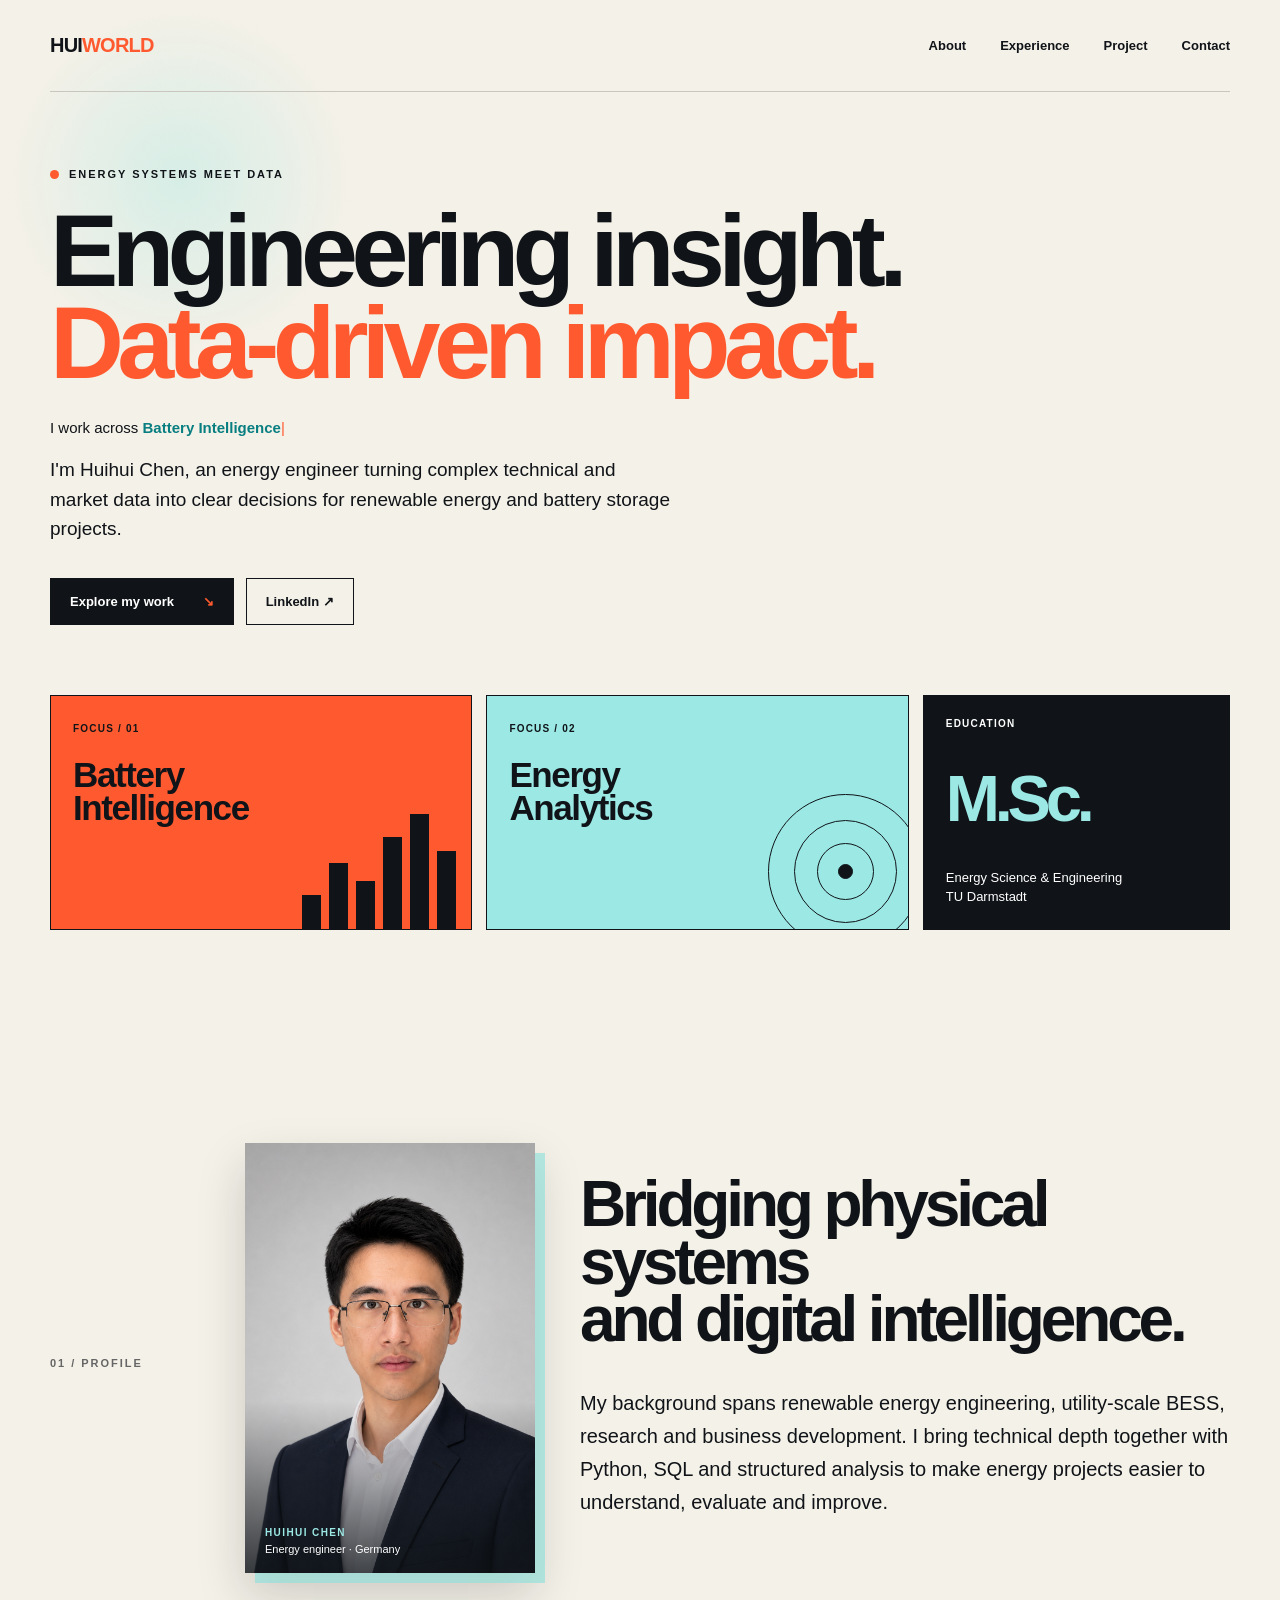
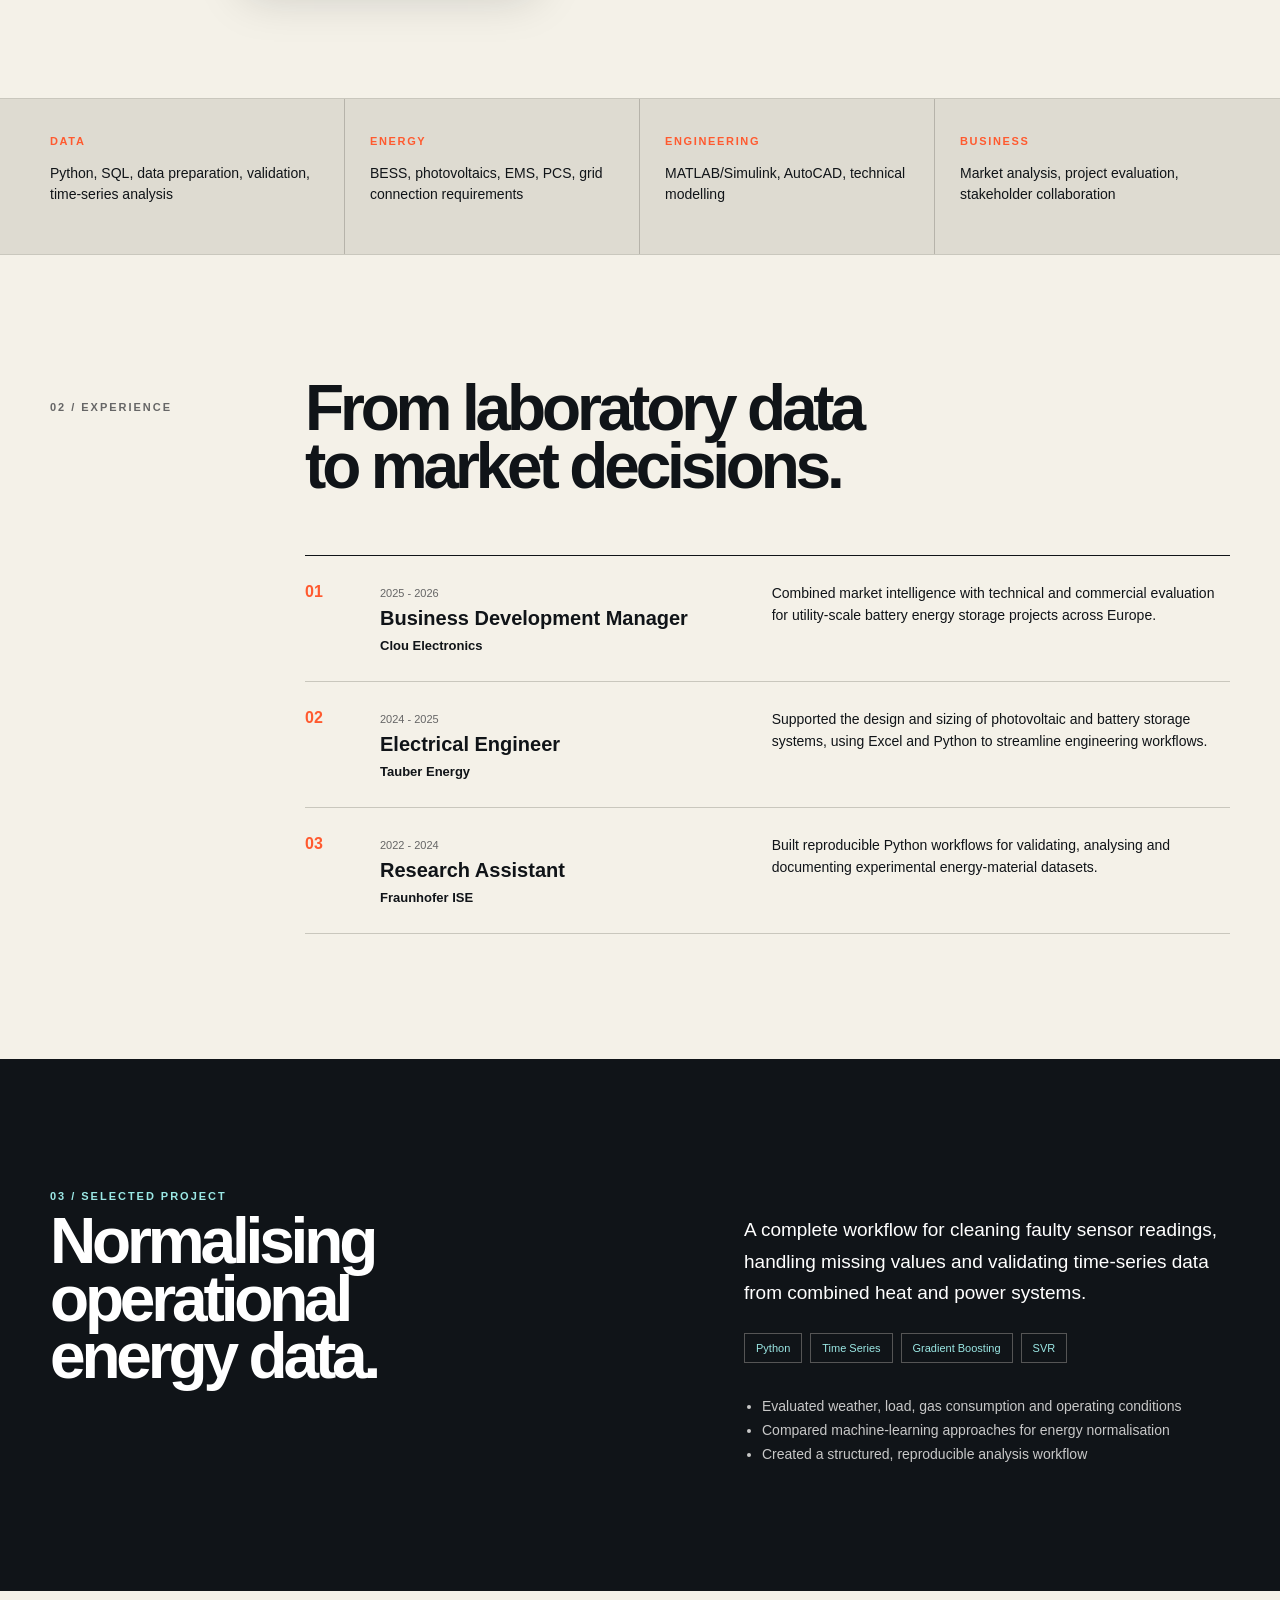
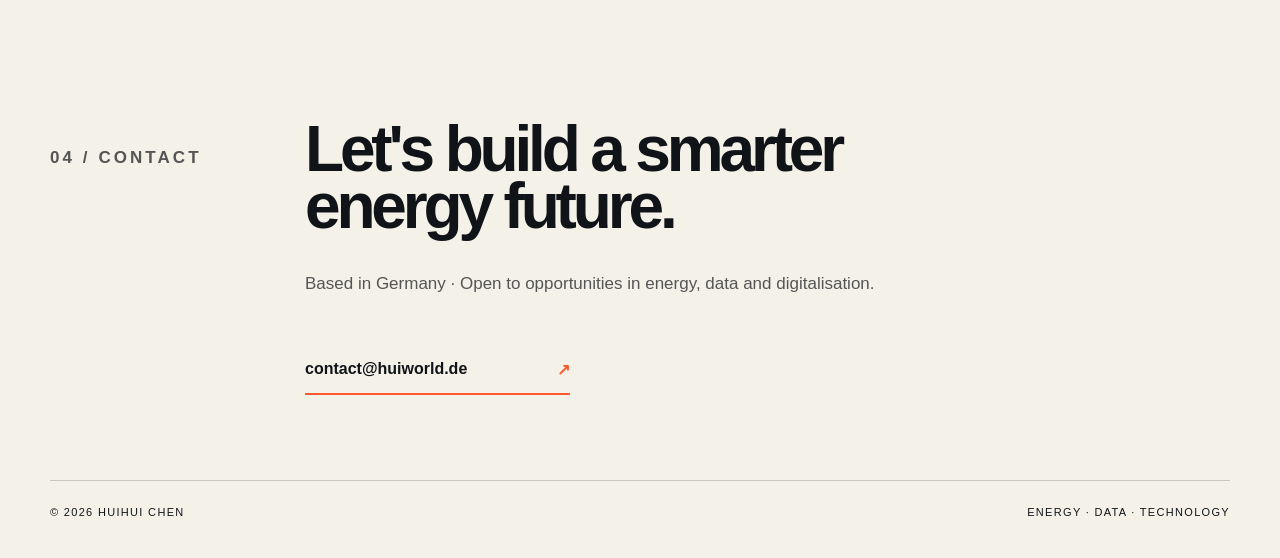
==== index.html @ 841a457e "Simplify portrait with layered static frame" ====
<!doctype html>
<html lang="en">
<head>
  <meta charset="utf-8">
  <meta name="viewport" content="width=device-width,initial-scale=1">
  <meta name="description" content="Huihui Chen - Energy engineer working across battery storage, data analytics and digitalisation.">
  <title>HuiWorld | Huihui Chen</title>
  <link rel="stylesheet" href="styles.css">
  <link rel="stylesheet" href="portrait.css?v=9">
  <script src="script.js" defer></script>
</head>
<body>
  <div class="cursor-glow" aria-hidden="true"></div>
  <nav class="nav shell"><a class="brand" href="#top">HUI<span>WORLD</span></a><div class="navlinks"><a href="#about">About</a><a href="#experience">Experience</a><a href="#project">Project</a><a href="mailto:contact@huiworld.de">Contact</a></div></nav>
  <main>
    <section class="hero shell" id="top">
      <div class="eyebrow"><i></i> Energy systems meet data</div>
      <h1>Engineering insight.<br><em>Data-driven impact.</em></h1>
      <p class="role-line">I work across <strong id="dynamic-role">Battery Intelligence</strong><span class="caret">|</span></p>
      <p class="lede">I'm Huihui Chen, an energy engineer turning complex technical and market data into clear decisions for renewable energy and battery storage projects.</p>
      <div class="actions"><a class="button primary" href="#experience">Explore my work <span>↘</span></a><a class="button secondary" href="https://linkedin.com/in/willi-chen" target="_blank" rel="noreferrer">LinkedIn ↗</a></div>
      <div class="hero-grid">
        <article class="signal-card tilt"><small>FOCUS / 01</small><strong>Battery<br>Intelligence</strong><div class="bars"><b></b><b></b><b></b><b></b><b></b><b></b></div></article>
        <article class="signal-card cyan tilt"><small>FOCUS / 02</small><strong>Energy<br>Analytics</strong><div class="orbit"><i></i><i></i><i></i></div></article>
        <article class="metric-card tilt"><small>EDUCATION</small><strong>M.Sc.</strong><span>Energy Science &amp; Engineering<br>TU Darmstadt</span></article>
      </div>
    </section>
    <section class="section shell reveal" id="about"><p class="section-no">01 / PROFILE</p><figure class="portrait-card"><img src="assets/huihui-chen.png" alt="Portrait of Huihui Chen"><figcaption><small>HUIHUI CHEN</small><span>Energy engineer · Germany</span></figcaption></figure><div><h2>Bridging physical systems<br>and digital intelligence.</h2><p class="large">My background spans renewable energy engineering, utility-scale BESS, research and business development. I bring technical depth together with Python, SQL and structured analysis to make energy projects easier to understand, evaluate and improve.</p></div></section>
    <section class="skill-band"><div class="shell skill-grid">
      <article class="reveal"><span>Data</span><p>Python, SQL, data preparation, validation, time-series analysis</p></article>
      <article class="reveal"><span>Energy</span><p>BESS, photovoltaics, EMS, PCS, grid connection requirements</p></article>
      <article class="reveal"><span>Engineering</span><p>MATLAB/Simulink, AutoCAD, technical modelling</p></article>
      <article class="reveal"><span>Business</span><p>Market analysis, project evaluation, stakeholder collaboration</p></article>
    </div></section>
    <section class="section shell reveal" id="experience"><p class="section-no">02 / EXPERIENCE</p><div><h2>From laboratory data<br>to market decisions.</h2><div class="timeline">
      <article><span class="index">01</span><div><small>2025 - 2026</small><h3>Business Development Manager</h3><b>Clou Electronics</b></div><p>Combined market intelligence with technical and commercial evaluation for utility-scale battery energy storage projects across Europe.</p></article>
      <article><span class="index">02</span><div><small>2024 - 2025</small><h3>Electrical Engineer</h3><b>Tauber Energy</b></div><p>Supported the design and sizing of photovoltaic and battery storage systems, using Excel and Python to streamline engineering workflows.</p></article>
      <article><span class="index">03</span><div><small>2022 - 2024</small><h3>Research Assistant</h3><b>Fraunhofer ISE</b></div><p>Built reproducible Python workflows for validating, analysing and documenting experimental energy-material datasets.</p></article>
    </div></div></section>
    <section class="project" id="project"><div class="shell project-inner reveal"><div><p class="section-no light">03 / SELECTED PROJECT</p><h2>Normalising operational<br>energy data.</h2></div><div class="project-copy"><p>A complete workflow for cleaning faulty sensor readings, handling missing values and validating time-series data from combined heat and power systems.</p><div class="tags"><span>Python</span><span>Time Series</span><span>Gradient Boosting</span><span>SVR</span></div><ul><li>Evaluated weather, load, gas consumption and operating conditions</li><li>Compared machine-learning approaches for energy normalisation</li><li>Created a structured, reproducible analysis workflow</li></ul></div></div></section>
    <section class="contact shell reveal"><p class="section-no">04 / CONTACT</p><div><h2>Let's build a smarter<br>energy future.</h2><p>Based in Germany · Open to opportunities in energy, data and digitalisation.</p><a class="mail" href="mailto:contact@huiworld.de">contact@huiworld.de <span>↗</span></a></div></section>
  </main>
  <footer class="shell"><span>© 2026 Huihui Chen</span><span>Energy · Data · Technology</span></footer>
</body>
</html>
---- styles.css ----
:root{--ink:#101418;--paper:#f4f1e8;--orange:#ff5a2f;--cyan:#9be8e5;--line:#c9c7bd}*{box-sizing:border-box}html{scroll-behavior:smooth}body{margin:0;background:var(--paper);color:var(--ink);font-family:Arial,Helvetica,sans-serif;overflow-x:hidden}a{color:inherit;text-decoration:none}.shell{width:min(1180px,calc(100% - 48px));margin:auto}.cursor-glow{position:fixed;z-index:-1;width:360px;height:360px;border-radius:50%;background:radial-gradient(circle,#9be8e555,transparent 68%);pointer-events:none;transition:transform .08s linear}.nav{height:92px;display:flex;align-items:center;justify-content:space-between;border-bottom:1px solid var(--line)}.brand{font-size:20px;font-weight:900;letter-spacing:-.04em}.brand span{color:var(--orange)}.navlinks{display:flex;gap:34px;font-size:13px;font-weight:700}.navlinks a{position:relative}.navlinks a:after{content:"";position:absolute;left:0;right:100%;bottom:-5px;height:2px;background:var(--orange);transition:right .25s}.navlinks a:hover:after{right:0}.hero{padding:76px 0 88px}.eyebrow,.section-no{font-size:11px;font-weight:800;letter-spacing:.18em;text-transform:uppercase}.eyebrow{display:flex;align-items:center;gap:10px}.eyebrow i{width:9px;height:9px;background:var(--orange);border-radius:50%;animation:pulse 1.6s infinite}.hero h1,.section h2,.project h2,.contact h2{margin:25px 0;font-size:clamp(52px,8vw,108px);line-height:.9;letter-spacing:-.065em;font-weight:800}.hero h1 em{color:var(--orange);font-style:normal}.role-line{font-size:15px;margin-top:30px}.role-line strong{display:inline-block;color:#087e80;transition:opacity .28s,transform .28s}.role-line strong.swap{opacity:0;transform:translateY(8px)}.caret{color:var(--orange);animation:blink .8s steps(1) infinite}.lede{max-width:620px;font-size:19px;line-height:1.55}.actions{display:flex;gap:12px;margin:34px 0 70px}.button{padding:15px 19px;border:1px solid var(--ink);font-size:13px;font-weight:800;transition:transform .2s,box-shadow .2s}.button:hover{transform:translateY(-3px);box-shadow:5px 5px 0 var(--orange)}.button.primary{background:var(--ink);color:white}.button span{color:var(--orange);margin-left:25px}.hero-grid{display:grid;grid-template-columns:1.1fr 1.1fr .8fr;gap:14px}.signal-card,.metric-card{min-height:235px;padding:22px;border:1px solid var(--ink);position:relative;overflow:hidden;transition:transform .18s ease}.signal-card{background:var(--orange)}.signal-card.cyan{background:var(--cyan)}.signal-card small,.metric-card small{font-size:10px;font-weight:800;letter-spacing:.12em}.signal-card strong{display:block;margin-top:22px;font-size:35px;line-height:.95;letter-spacing:-.04em}.bars{position:absolute;bottom:0;right:15px;display:flex;align-items:end;gap:8px}.bars b{width:19px;background:var(--ink);animation:bars 2.4s ease-in-out infinite alternate}.bars b:nth-child(1){height:34px}.bars b:nth-child(2){height:66px;animation-delay:.2s}.bars b:nth-child(3){height:48px;animation-delay:.4s}.bars b:nth-child(4){height:92px;animation-delay:.1s}.bars b:nth-child(5){height:115px;animation-delay:.3s}.bars b:nth-child(6){height:78px;animation-delay:.5s}.orbit{position:absolute;width:155px;height:155px;border:1px solid var(--ink);border-radius:50%;right:-15px;bottom:-20px;animation:spin 10s linear infinite}.orbit i{position:absolute;border:1px solid var(--ink);border-radius:50%;inset:25px}.orbit i:nth-child(2){inset:48px}.orbit i:nth-child(3){inset:69px;background:var(--ink)}.metric-card{background:var(--ink);color:white;display:flex;flex-direction:column;justify-content:space-between}.metric-card strong{font-size:65px;color:var(--cyan);letter-spacing:-.08em}.metric-card span{font-size:13px;line-height:1.5}.section{padding:125px 0;display:grid;grid-template-columns:200px 1fr;gap:55px}.section-no{padding-top:10px;color:#666}.section h2,.project h2,.contact h2{font-size:clamp(42px,5vw,70px);margin:0 0 38px}.large{max-width:730px;font-size:20px;line-height:1.65}.skill-band{background:#dedbd1;border-block:1px solid var(--line)}.skill-grid{display:grid;grid-template-columns:repeat(4,1fr)}.skill-grid article{padding:32px 25px 34px 0;border-right:1px solid #b6b3aa}.skill-grid article:not(:first-child){padding-left:25px}.skill-grid article:last-child{border:0}.skill-grid span{font-size:11px;color:var(--orange);font-weight:900;text-transform:uppercase;letter-spacing:.15em}.skill-grid p{line-height:1.55;font-size:14px}.timeline{margin-top:60px;border-top:1px solid var(--ink)}.timeline article{display:grid;grid-template-columns:50px 1fr 1.25fr;gap:25px;padding:27px 0;border-bottom:1px solid var(--line);transition:padding-left .25s,background .25s}.timeline article:hover{padding-left:14px;background:#ffffff55}.index{color:var(--orange);font-weight:900}.timeline small{font-size:11px;color:#666}.timeline h3{font-size:20px;margin:6px 0}.timeline b{font-size:13px}.timeline p{margin:0;line-height:1.55;font-size:14px}.project{background:var(--ink);color:white;padding:110px 0}.project-inner{display:grid;grid-template-columns:1.1fr .9fr;gap:100px}.section-no.light{color:var(--cyan)}.project-copy>p{font-size:19px;line-height:1.65;margin:45px 0 25px}.tags{display:flex;flex-wrap:wrap;gap:8px}.tags span{border:1px solid #555;padding:8px 11px;font-size:11px;color:var(--cyan);transition:.2s}.tags span:hover{background:var(--cyan);color:var(--ink);border-color:var(--cyan)}.project ul{padding-left:18px;margin-top:32px;color:#c8c8c8;line-height:1.7;font-size:14px}.contact{padding:130px 0 85px;display:grid;grid-template-columns:200px 1fr;gap:55px}.contact p{font-size:17px;color:#555}.mail{display:inline-flex;justify-content:space-between;gap:90px;margin-top:35px;padding:14px 0;border-bottom:2px solid var(--orange);font-weight:800}.mail span{color:var(--orange)}footer{padding:25px 0 40px;border-top:1px solid var(--line);display:flex;justify-content:space-between;font-size:11px;text-transform:uppercase;letter-spacing:.12em}.reveal{opacity:0;transform:translateY(36px);transition:opacity .7s,transform .7s}.reveal.visible{opacity:1;transform:none}@keyframes pulse{50%{box-shadow:0 0 0 8px #ff5a2f22}}@keyframes blink{50%{opacity:0}}@keyframes spin{to{transform:rotate(360deg)}}@keyframes bars{to{transform:scaleY(.55);transform-origin:bottom}}@media(max-width:760px){.shell{width:min(100% - 30px,1180px)}.nav{height:72px}.navlinks{gap:15px}.navlinks a:nth-child(2),.navlinks a:nth-child(3){display:none}.hero{padding-top:55px}.hero-grid{grid-template-columns:1fr}.metric-card{min-height:200px}.section,.contact{grid-template-columns:1fr;gap:25px;padding:85px 0}.skill-grid{grid-template-columns:1fr 1fr}.skill-grid article{border-bottom:1px solid #b6b3aa}.timeline article{grid-template-columns:35px 1fr}.timeline article>p{grid-column:2}.project-inner{grid-template-columns:1fr;gap:20px}.project{padding:85px 0}.actions{flex-direction:column;align-items:flex-start}.contact .mail{gap:25px}footer{gap:20px}.cursor-glow{display:none}}@media(prefers-reduced-motion:reduce){html{scroll-behavior:auto}*,*:before,*:after{animation:none!important;transition:none!important}.reveal{opacity:1;transform:none}}
---- portrait.css ----
.portrait-card {
  min-height: 430px;
  margin: 0;
  position: relative;
  overflow: hidden;
  background: #dbe8e6;
  box-shadow:
    10px 10px 0 rgba(143, 224, 220, .62),
    0 22px 45px rgba(16, 20, 24, .18),
    inset 0 0 0 1px rgba(255, 255, 255, .72);
}

.portrait-card img {
  width: 100%;
  height: 100%;
  position: absolute;
  inset: 0;
  object-fit: cover;
  object-position: 50% 25%;
  filter: saturate(.92) contrast(1.02);
}

.portrait-card::after {
  content: "";
  position: absolute;
  inset: 60% 0 0;
  background: linear-gradient(transparent, rgba(16, 20, 24, .78));
}

.portrait-card figcaption {
  position: absolute;
  z-index: 1;
  left: 20px;
  right: 20px;
  bottom: 18px;
  color: white;
  display: flex;
  flex-direction: column;
  gap: 5px;
}

.portrait-card small {
  color: var(--cyan);
  font-size: 10px;
  font-weight: 900;
  letter-spacing: .14em;
}

.portrait-card span {
  font-size: 11px;
}

#about.section {
  grid-template-columns: 150px 290px minmax(0, 1fr);
  gap: 45px;
  align-items: center;
}

#about .large {
  max-width: 650px;
}

@media (max-width: 920px) {
  #about.section {
    grid-template-columns: 130px 240px minmax(0, 1fr);
    gap: 28px;
  }

  .portrait-card {
    min-height: 370px;
  }
}

@media (max-width: 760px) {
  #about.section {
    grid-template-columns: 1fr;
    gap: 28px;
  }

  .portrait-card {
    min-height: 500px;
  }

  .portrait-card img {
    object-position: 50% 22%;
  }
}
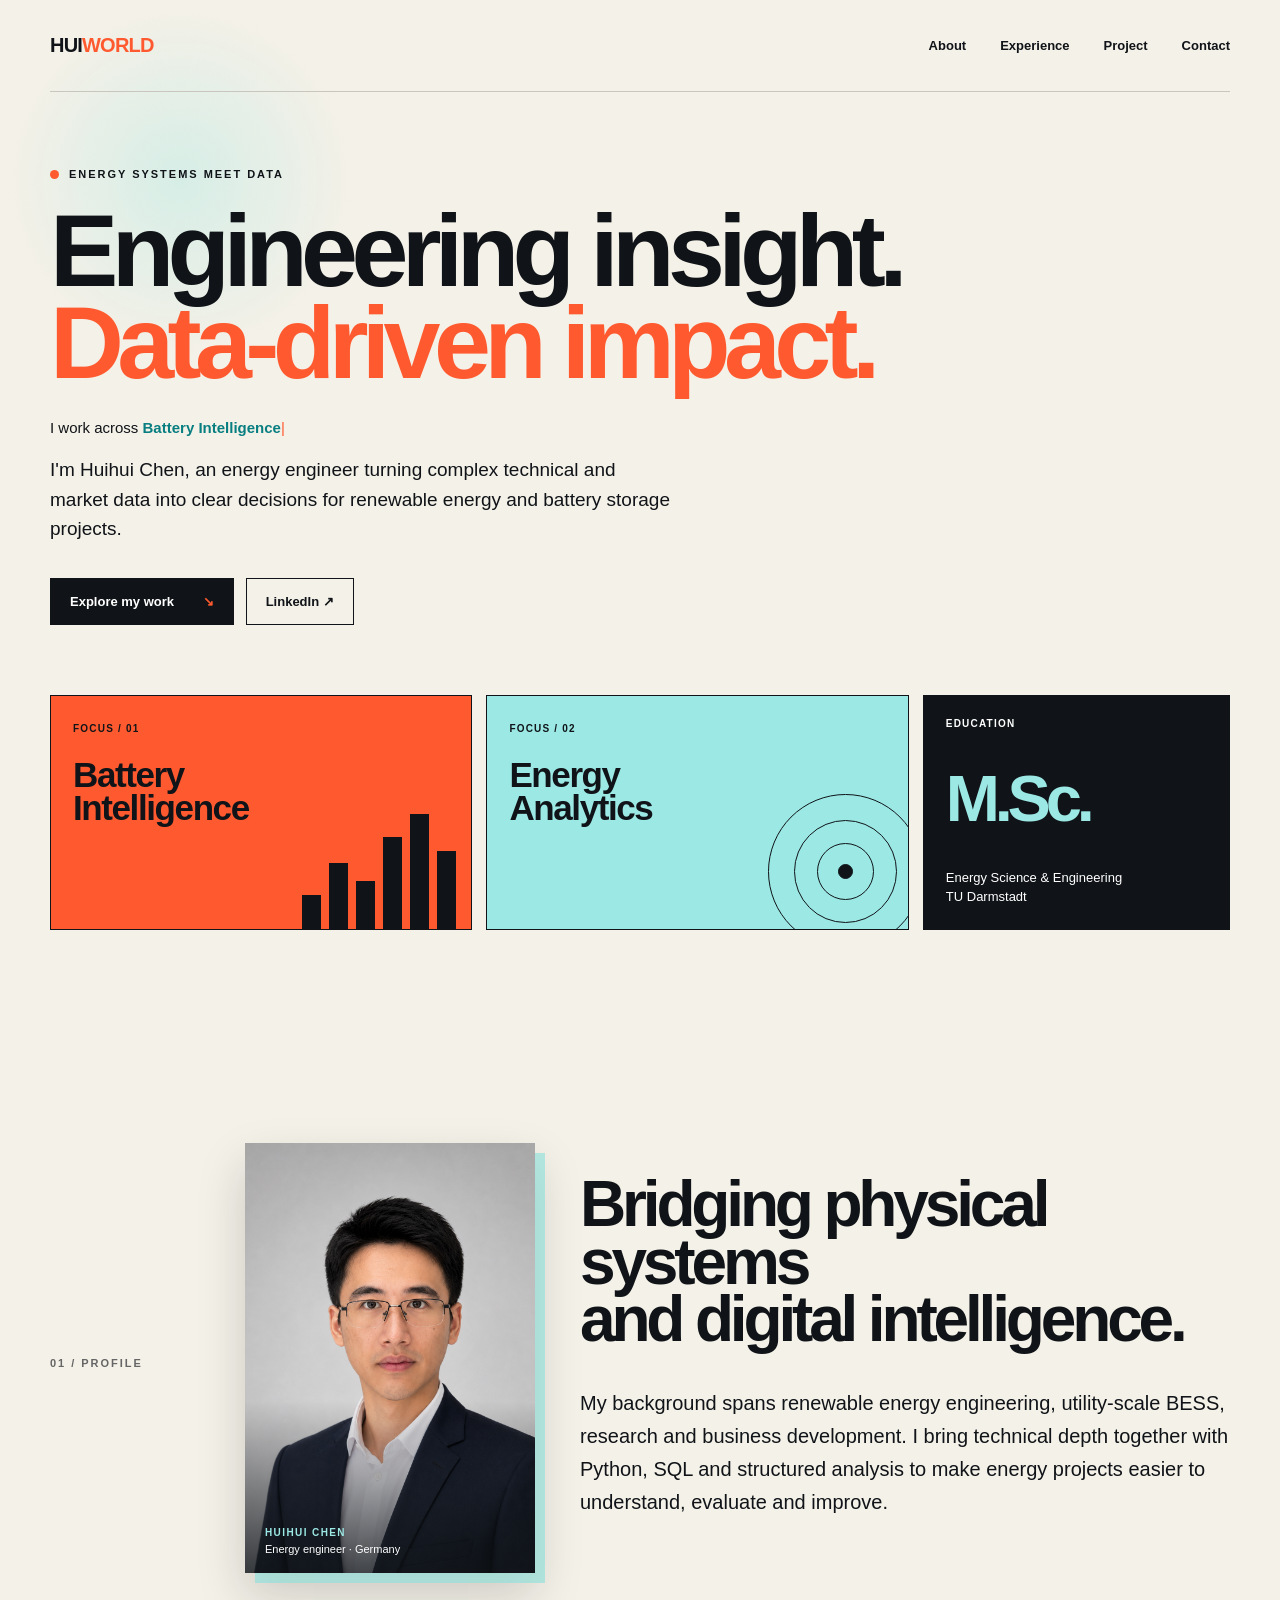
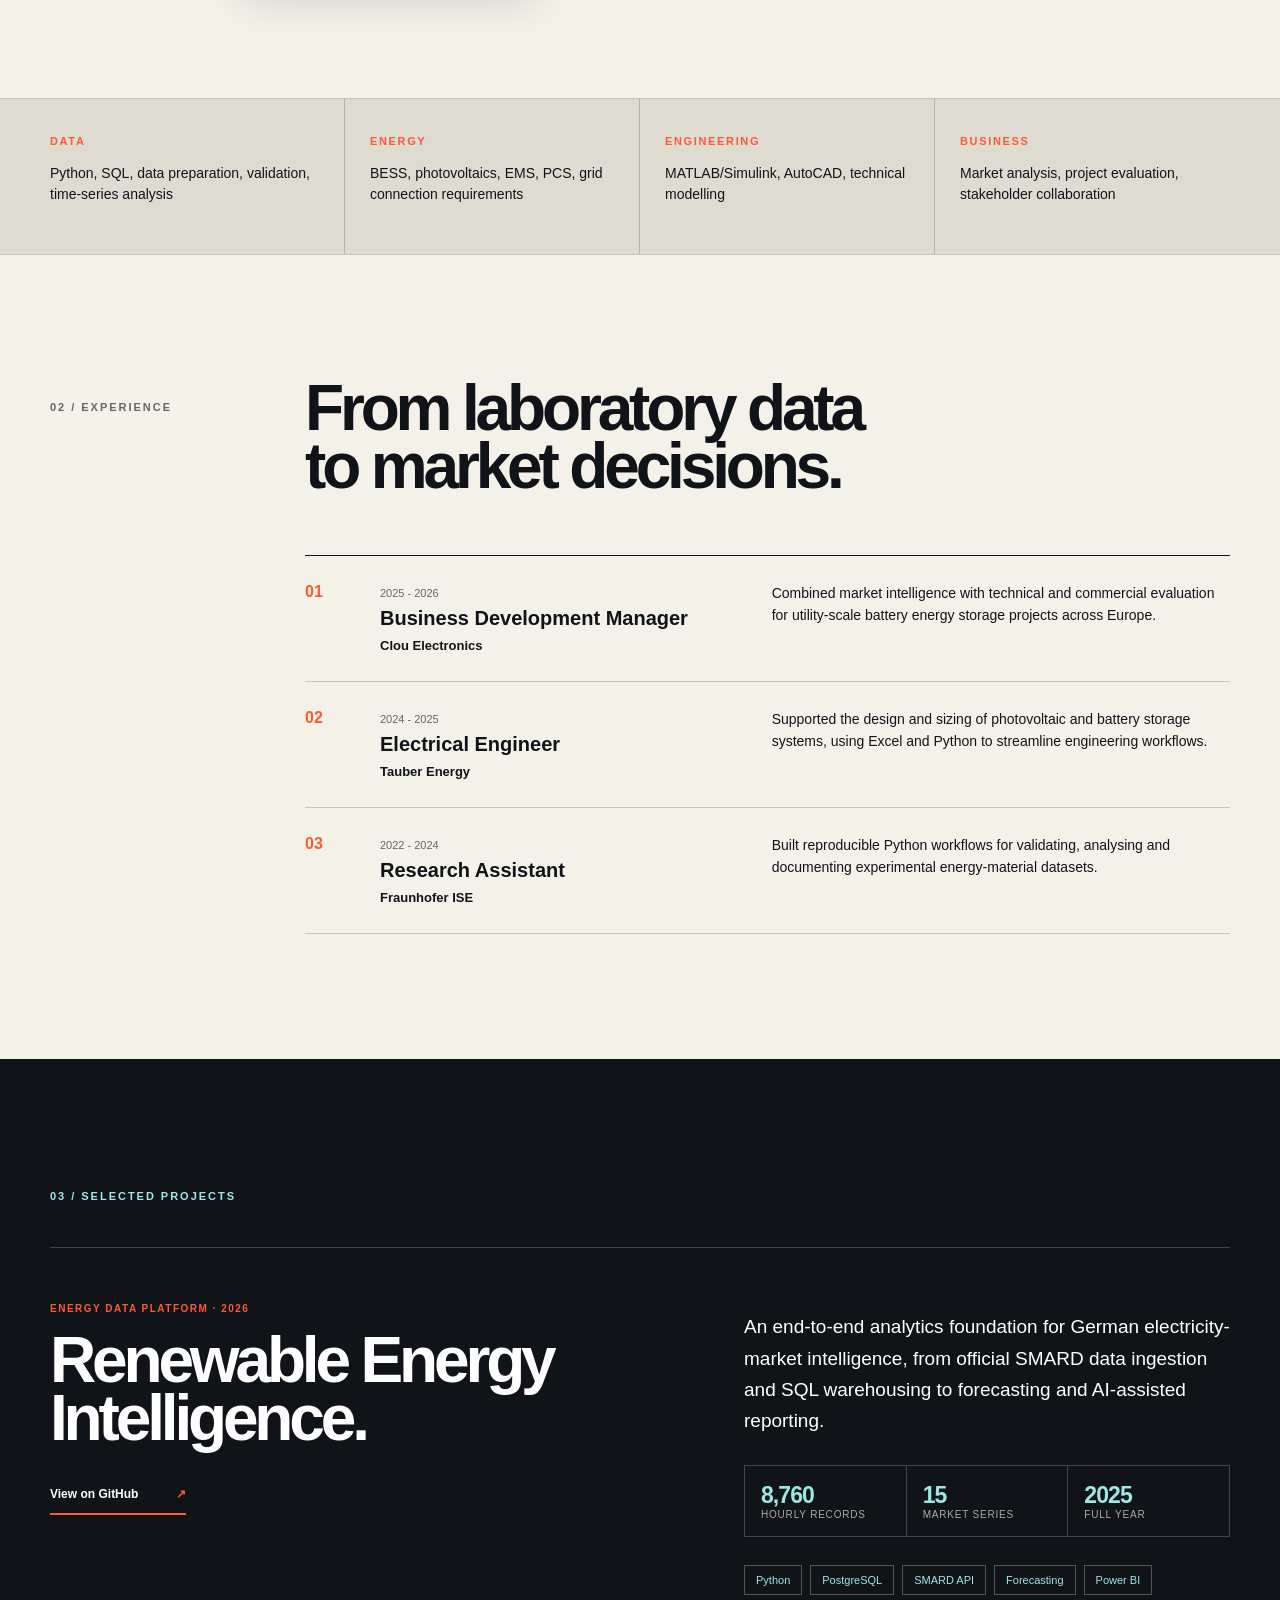
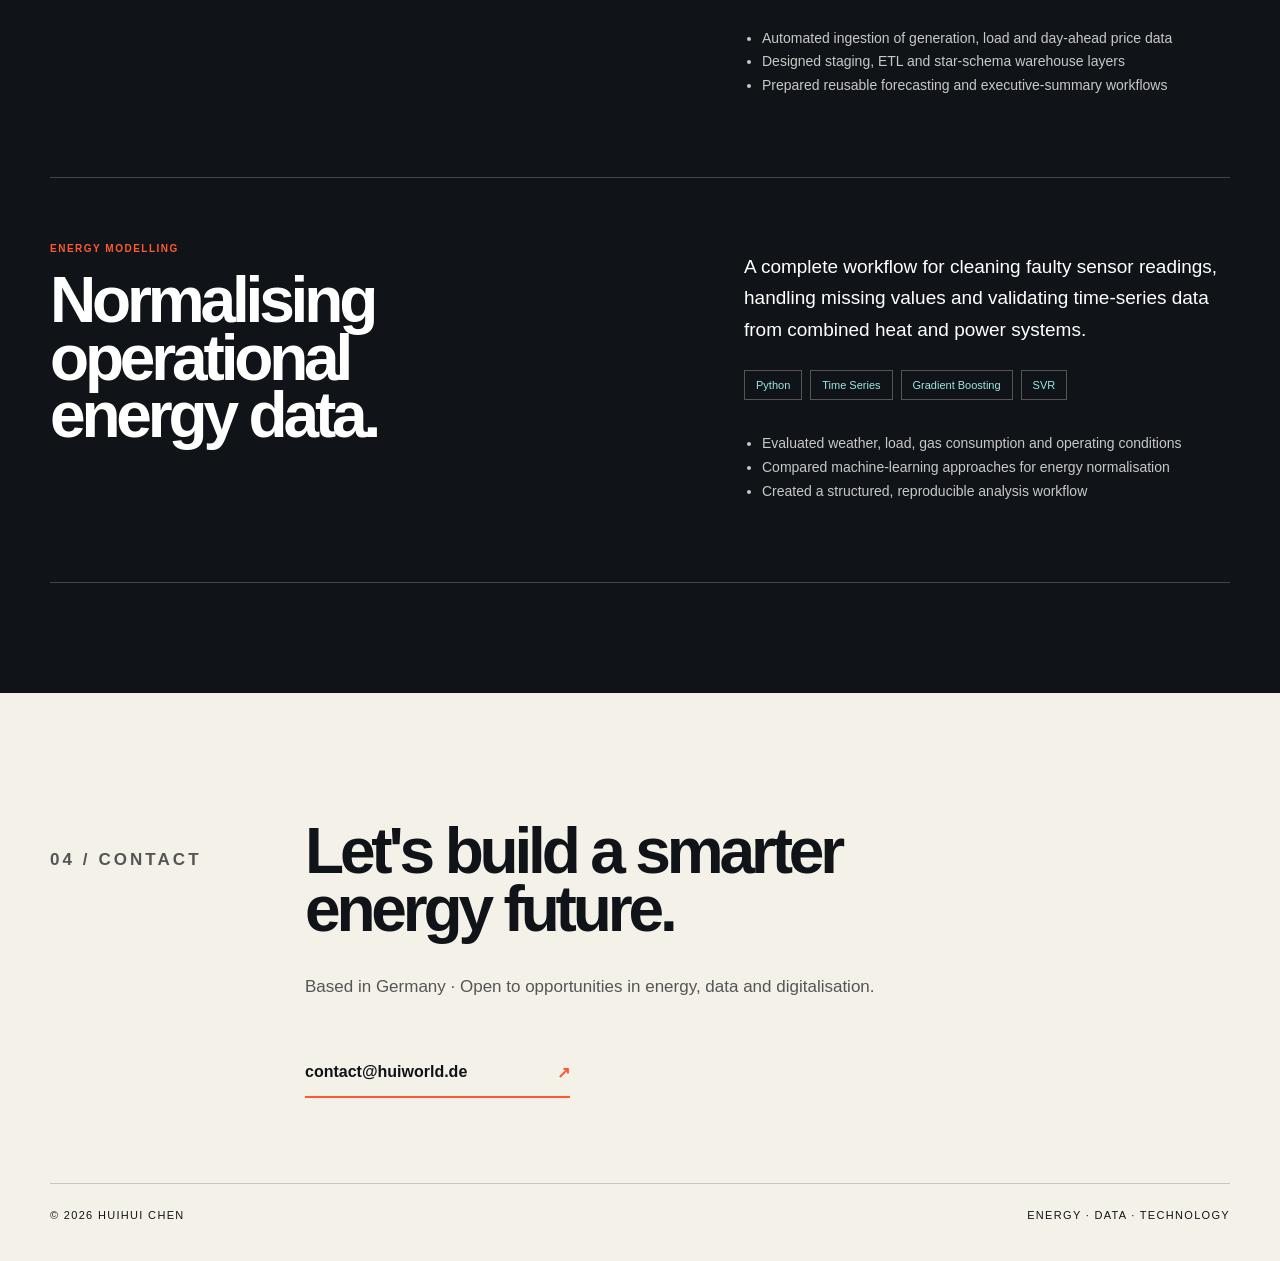
==== commit f86852b5: "Feature renewable energy intelligence project" ====
--- a/index.html
+++ b/index.html
@@ -37,7 +37,10 @@
       <article><span class="index">02</span><div><small>2024 - 2025</small><h3>Electrical Engineer</h3><b>Tauber Energy</b></div><p>Supported the design and sizing of photovoltaic and battery storage systems, using Excel and Python to streamline engineering workflows.</p></article>
       <article><span class="index">03</span><div><small>2022 - 2024</small><h3>Research Assistant</h3><b>Fraunhofer ISE</b></div><p>Built reproducible Python workflows for validating, analysing and documenting experimental energy-material datasets.</p></article>
     </div></div></section>
-    <section class="project" id="project"><div class="shell project-inner reveal"><div><p class="section-no light">03 / SELECTED PROJECT</p><h2>Normalising operational<br>energy data.</h2></div><div class="project-copy"><p>A complete workflow for cleaning faulty sensor readings, handling missing values and validating time-series data from combined heat and power systems.</p><div class="tags"><span>Python</span><span>Time Series</span><span>Gradient Boosting</span><span>SVR</span></div><ul><li>Evaluated weather, load, gas consumption and operating conditions</li><li>Compared machine-learning approaches for energy normalisation</li><li>Created a structured, reproducible analysis workflow</li></ul></div></div></section>
+    <section class="project" id="project"><div class="shell reveal"><p class="section-no light">03 / SELECTED PROJECTS</p><div class="project-list">
+      <article class="project-entry featured"><div class="project-heading"><small>ENERGY DATA PLATFORM · 2026</small><h2>Renewable Energy<br>Intelligence.</h2><a class="project-link" href="https://github.com/acereisen/renewable-energy-intelligence" target="_blank" rel="noreferrer">View on GitHub <span>↗</span></a></div><div class="project-copy"><p>An end-to-end analytics foundation for German electricity-market intelligence, from official SMARD data ingestion and SQL warehousing to forecasting and AI-assisted reporting.</p><div class="project-metrics"><span><strong>8,760</strong>hourly records</span><span><strong>15</strong>market series</span><span><strong>2025</strong>full year</span></div><div class="tags"><span>Python</span><span>PostgreSQL</span><span>SMARD API</span><span>Forecasting</span><span>Power BI</span></div><ul><li>Automated ingestion of generation, load and day-ahead price data</li><li>Designed staging, ETL and star-schema warehouse layers</li><li>Prepared reusable forecasting and executive-summary workflows</li></ul></div></article>
+      <article class="project-entry"><div class="project-heading"><small>ENERGY MODELLING</small><h2>Normalising operational<br>energy data.</h2></div><div class="project-copy"><p>A complete workflow for cleaning faulty sensor readings, handling missing values and validating time-series data from combined heat and power systems.</p><div class="tags"><span>Python</span><span>Time Series</span><span>Gradient Boosting</span><span>SVR</span></div><ul><li>Evaluated weather, load, gas consumption and operating conditions</li><li>Compared machine-learning approaches for energy normalisation</li><li>Created a structured, reproducible analysis workflow</li></ul></div></article>
+    </div></div></section>
     <section class="contact shell reveal"><p class="section-no">04 / CONTACT</p><div><h2>Let's build a smarter<br>energy future.</h2><p>Based in Germany · Open to opportunities in energy, data and digitalisation.</p><a class="mail" href="mailto:contact@huiworld.de">contact@huiworld.de <span>↗</span></a></div></section>
   </main>
   <footer class="shell"><span>© 2026 Huihui Chen</span><span>Energy · Data · Technology</span></footer>
--- a/styles.css
+++ b/styles.css
@@ -1 +1,3 @@
 :root{--ink:#101418;--paper:#f4f1e8;--orange:#ff5a2f;--cyan:#9be8e5;--line:#c9c7bd}*{box-sizing:border-box}html{scroll-behavior:smooth}body{margin:0;background:var(--paper);color:var(--ink);font-family:Arial,Helvetica,sans-serif;overflow-x:hidden}a{color:inherit;text-decoration:none}.shell{width:min(1180px,calc(100% - 48px));margin:auto}.cursor-glow{position:fixed;z-index:-1;width:360px;height:360px;border-radius:50%;background:radial-gradient(circle,#9be8e555,transparent 68%);pointer-events:none;transition:transform .08s linear}.nav{height:92px;display:flex;align-items:center;justify-content:space-between;border-bottom:1px solid var(--line)}.brand{font-size:20px;font-weight:900;letter-spacing:-.04em}.brand span{color:var(--orange)}.navlinks{display:flex;gap:34px;font-size:13px;font-weight:700}.navlinks a{position:relative}.navlinks a:after{content:"";position:absolute;left:0;right:100%;bottom:-5px;height:2px;background:var(--orange);transition:right .25s}.navlinks a:hover:after{right:0}.hero{padding:76px 0 88px}.eyebrow,.section-no{font-size:11px;font-weight:800;letter-spacing:.18em;text-transform:uppercase}.eyebrow{display:flex;align-items:center;gap:10px}.eyebrow i{width:9px;height:9px;background:var(--orange);border-radius:50%;animation:pulse 1.6s infinite}.hero h1,.section h2,.project h2,.contact h2{margin:25px 0;font-size:clamp(52px,8vw,108px);line-height:.9;letter-spacing:-.065em;font-weight:800}.hero h1 em{color:var(--orange);font-style:normal}.role-line{font-size:15px;margin-top:30px}.role-line strong{display:inline-block;color:#087e80;transition:opacity .28s,transform .28s}.role-line strong.swap{opacity:0;transform:translateY(8px)}.caret{color:var(--orange);animation:blink .8s steps(1) infinite}.lede{max-width:620px;font-size:19px;line-height:1.55}.actions{display:flex;gap:12px;margin:34px 0 70px}.button{padding:15px 19px;border:1px solid var(--ink);font-size:13px;font-weight:800;transition:transform .2s,box-shadow .2s}.button:hover{transform:translateY(-3px);box-shadow:5px 5px 0 var(--orange)}.button.primary{background:var(--ink);color:white}.button span{color:var(--orange);margin-left:25px}.hero-grid{display:grid;grid-template-columns:1.1fr 1.1fr .8fr;gap:14px}.signal-card,.metric-card{min-height:235px;padding:22px;border:1px solid var(--ink);position:relative;overflow:hidden;transition:transform .18s ease}.signal-card{background:var(--orange)}.signal-card.cyan{background:var(--cyan)}.signal-card small,.metric-card small{font-size:10px;font-weight:800;letter-spacing:.12em}.signal-card strong{display:block;margin-top:22px;font-size:35px;line-height:.95;letter-spacing:-.04em}.bars{position:absolute;bottom:0;right:15px;display:flex;align-items:end;gap:8px}.bars b{width:19px;background:var(--ink);animation:bars 2.4s ease-in-out infinite alternate}.bars b:nth-child(1){height:34px}.bars b:nth-child(2){height:66px;animation-delay:.2s}.bars b:nth-child(3){height:48px;animation-delay:.4s}.bars b:nth-child(4){height:92px;animation-delay:.1s}.bars b:nth-child(5){height:115px;animation-delay:.3s}.bars b:nth-child(6){height:78px;animation-delay:.5s}.orbit{position:absolute;width:155px;height:155px;border:1px solid var(--ink);border-radius:50%;right:-15px;bottom:-20px;animation:spin 10s linear infinite}.orbit i{position:absolute;border:1px solid var(--ink);border-radius:50%;inset:25px}.orbit i:nth-child(2){inset:48px}.orbit i:nth-child(3){inset:69px;background:var(--ink)}.metric-card{background:var(--ink);color:white;display:flex;flex-direction:column;justify-content:space-between}.metric-card strong{font-size:65px;color:var(--cyan);letter-spacing:-.08em}.metric-card span{font-size:13px;line-height:1.5}.section{padding:125px 0;display:grid;grid-template-columns:200px 1fr;gap:55px}.section-no{padding-top:10px;color:#666}.section h2,.project h2,.contact h2{font-size:clamp(42px,5vw,70px);margin:0 0 38px}.large{max-width:730px;font-size:20px;line-height:1.65}.skill-band{background:#dedbd1;border-block:1px solid var(--line)}.skill-grid{display:grid;grid-template-columns:repeat(4,1fr)}.skill-grid article{padding:32px 25px 34px 0;border-right:1px solid #b6b3aa}.skill-grid article:not(:first-child){padding-left:25px}.skill-grid article:last-child{border:0}.skill-grid span{font-size:11px;color:var(--orange);font-weight:900;text-transform:uppercase;letter-spacing:.15em}.skill-grid p{line-height:1.55;font-size:14px}.timeline{margin-top:60px;border-top:1px solid var(--ink)}.timeline article{display:grid;grid-template-columns:50px 1fr 1.25fr;gap:25px;padding:27px 0;border-bottom:1px solid var(--line);transition:padding-left .25s,background .25s}.timeline article:hover{padding-left:14px;background:#ffffff55}.index{color:var(--orange);font-weight:900}.timeline small{font-size:11px;color:#666}.timeline h3{font-size:20px;margin:6px 0}.timeline b{font-size:13px}.timeline p{margin:0;line-height:1.55;font-size:14px}.project{background:var(--ink);color:white;padding:110px 0}.project-inner{display:grid;grid-template-columns:1.1fr .9fr;gap:100px}.section-no.light{color:var(--cyan)}.project-copy>p{font-size:19px;line-height:1.65;margin:45px 0 25px}.tags{display:flex;flex-wrap:wrap;gap:8px}.tags span{border:1px solid #555;padding:8px 11px;font-size:11px;color:var(--cyan);transition:.2s}.tags span:hover{background:var(--cyan);color:var(--ink);border-color:var(--cyan)}.project ul{padding-left:18px;margin-top:32px;color:#c8c8c8;line-height:1.7;font-size:14px}.contact{padding:130px 0 85px;display:grid;grid-template-columns:200px 1fr;gap:55px}.contact p{font-size:17px;color:#555}.mail{display:inline-flex;justify-content:space-between;gap:90px;margin-top:35px;padding:14px 0;border-bottom:2px solid var(--orange);font-weight:800}.mail span{color:var(--orange)}footer{padding:25px 0 40px;border-top:1px solid var(--line);display:flex;justify-content:space-between;font-size:11px;text-transform:uppercase;letter-spacing:.12em}.reveal{opacity:0;transform:translateY(36px);transition:opacity .7s,transform .7s}.reveal.visible{opacity:1;transform:none}@keyframes pulse{50%{box-shadow:0 0 0 8px #ff5a2f22}}@keyframes blink{50%{opacity:0}}@keyframes spin{to{transform:rotate(360deg)}}@keyframes bars{to{transform:scaleY(.55);transform-origin:bottom}}@media(max-width:760px){.shell{width:min(100% - 30px,1180px)}.nav{height:72px}.navlinks{gap:15px}.navlinks a:nth-child(2),.navlinks a:nth-child(3){display:none}.hero{padding-top:55px}.hero-grid{grid-template-columns:1fr}.metric-card{min-height:200px}.section,.contact{grid-template-columns:1fr;gap:25px;padding:85px 0}.skill-grid{grid-template-columns:1fr 1fr}.skill-grid article{border-bottom:1px solid #b6b3aa}.timeline article{grid-template-columns:35px 1fr}.timeline article>p{grid-column:2}.project-inner{grid-template-columns:1fr;gap:20px}.project{padding:85px 0}.actions{flex-direction:column;align-items:flex-start}.contact .mail{gap:25px}footer{gap:20px}.cursor-glow{display:none}}@media(prefers-reduced-motion:reduce){html{scroll-behavior:auto}*,*:before,*:after{animation:none!important;transition:none!important}.reveal{opacity:1;transform:none}}
+/* Selected-project portfolio grid */
+.project-list{margin-top:45px;border-top:1px solid #41464a}.project-entry{display:grid;grid-template-columns:1.1fr .9fr;gap:100px;padding:65px 0;border-bottom:1px solid #41464a}.project-entry.featured{padding-top:55px}.project-heading small{display:block;margin-bottom:18px;color:var(--orange);font-size:10px;font-weight:800;letter-spacing:.15em}.project-heading h2{margin-bottom:28px}.project-link{display:inline-flex;gap:38px;padding:12px 0;border-bottom:2px solid var(--orange);font-size:12px;font-weight:800}.project-link span{color:var(--orange)}.project-entry .project-copy>p{margin-top:8px}.project-metrics{display:grid;grid-template-columns:repeat(3,1fr);gap:1px;margin:28px 0;background:#41464a;border:1px solid #41464a}.project-metrics span{display:flex;flex-direction:column;padding:16px;background:var(--ink);color:#aaa;font-size:10px;text-transform:uppercase;letter-spacing:.08em}.project-metrics strong{color:var(--cyan);font-size:23px;letter-spacing:-.04em}@media(max-width:760px){.project-entry{grid-template-columns:1fr;gap:20px;padding:50px 0}.project-metrics{grid-template-columns:repeat(3,1fr)}}@media(max-width:480px){.project-metrics{grid-template-columns:1fr}}
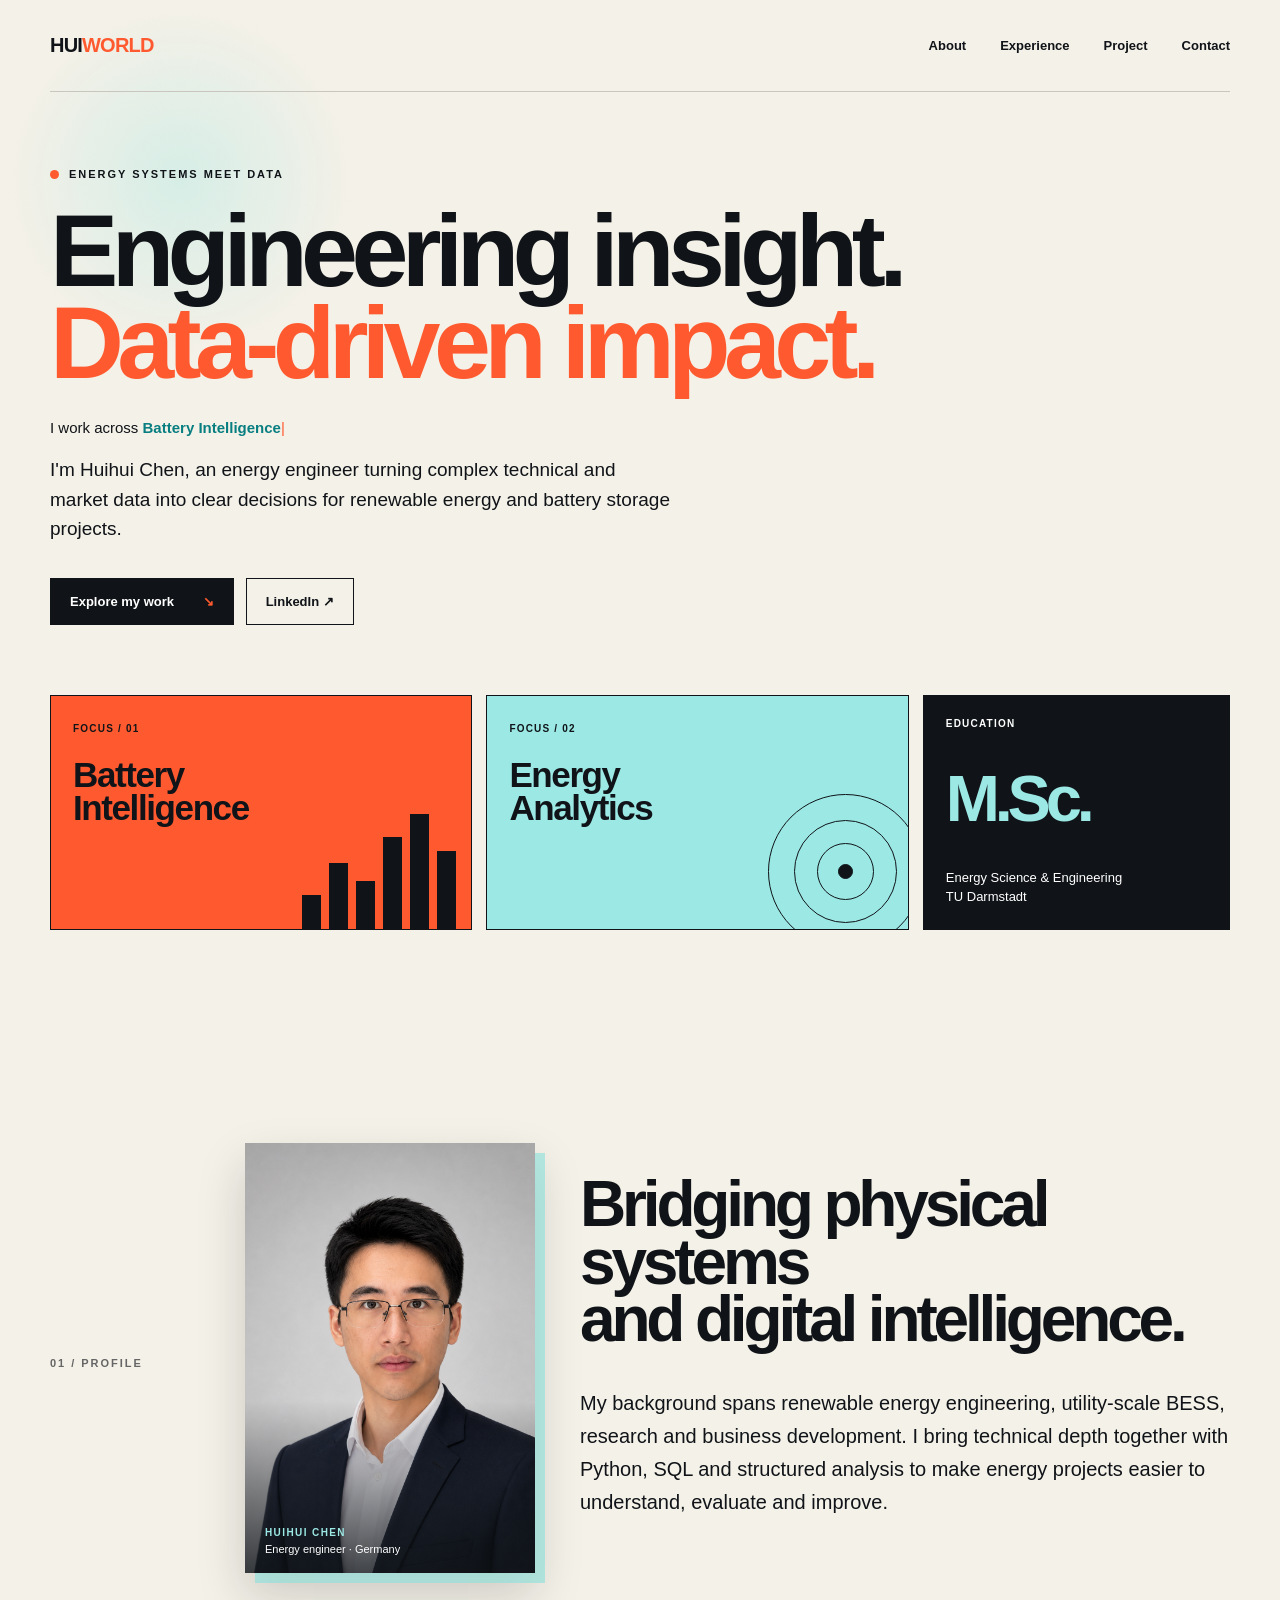
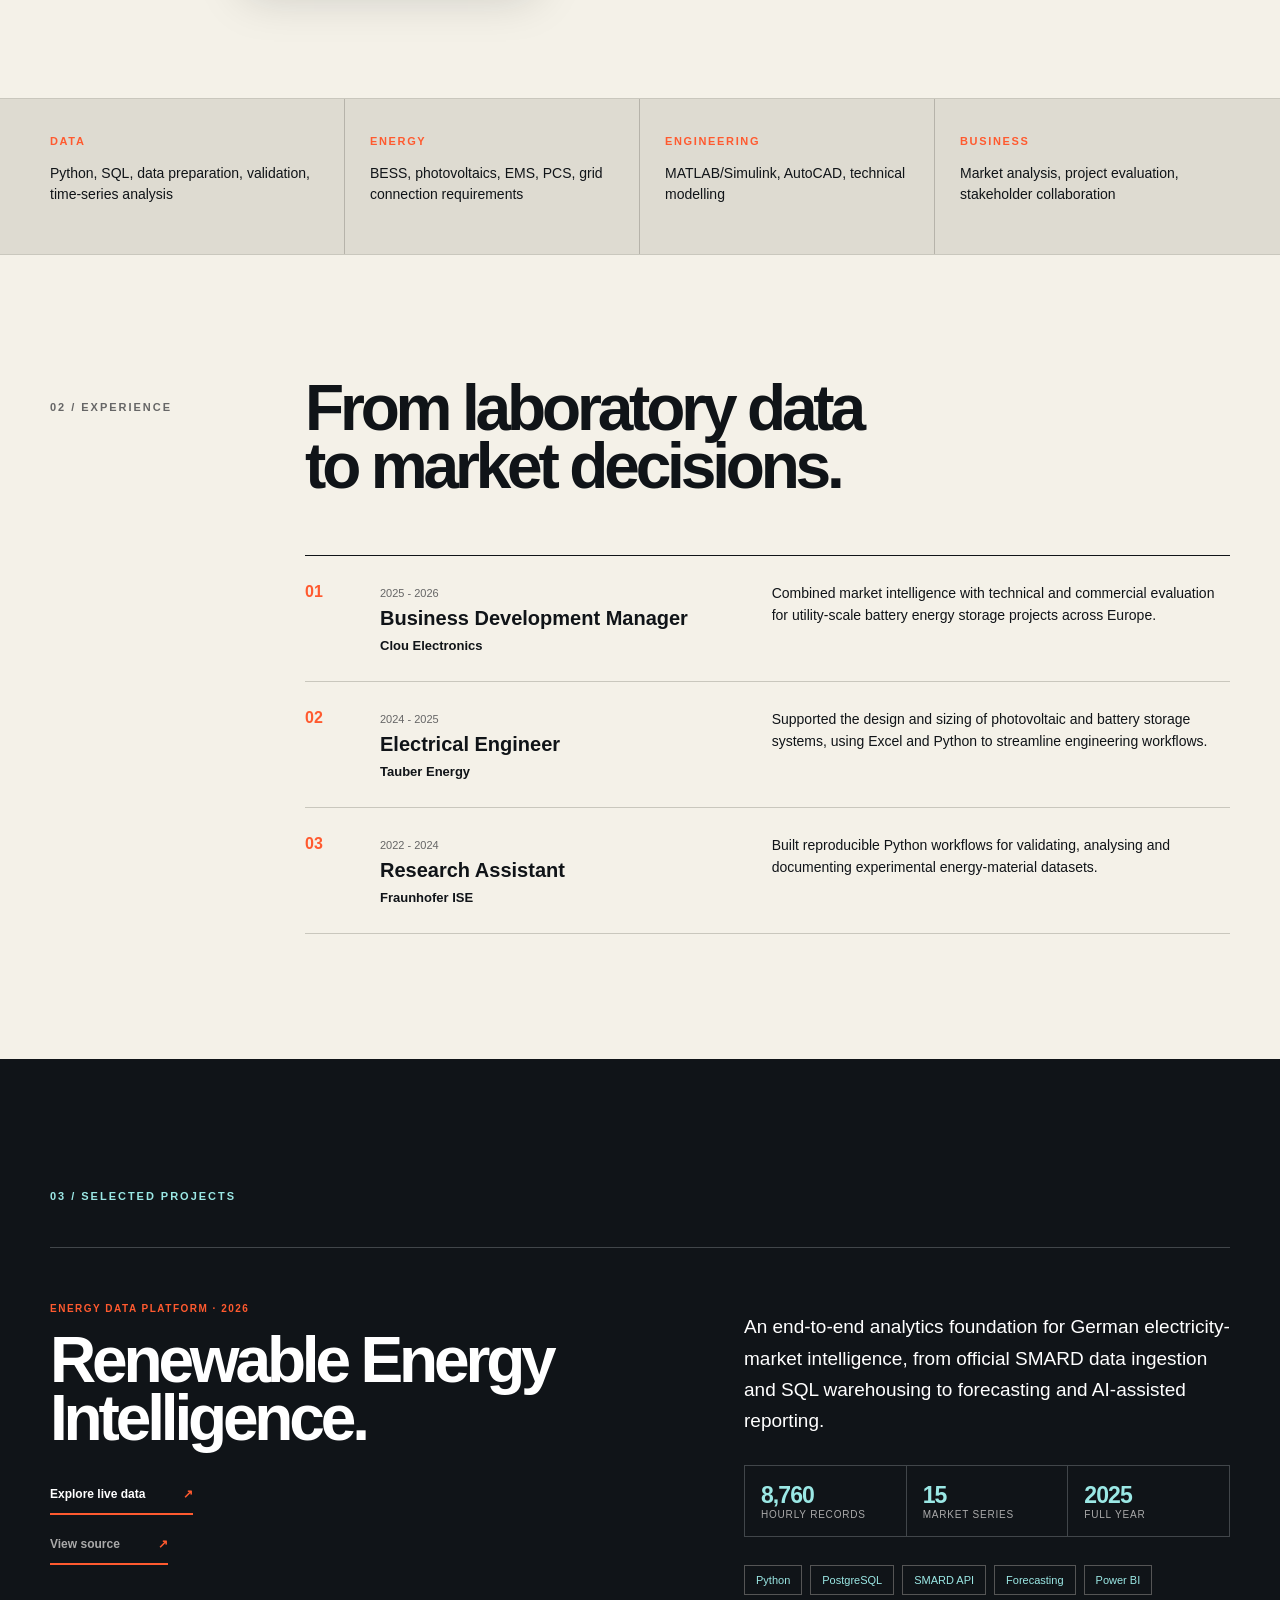
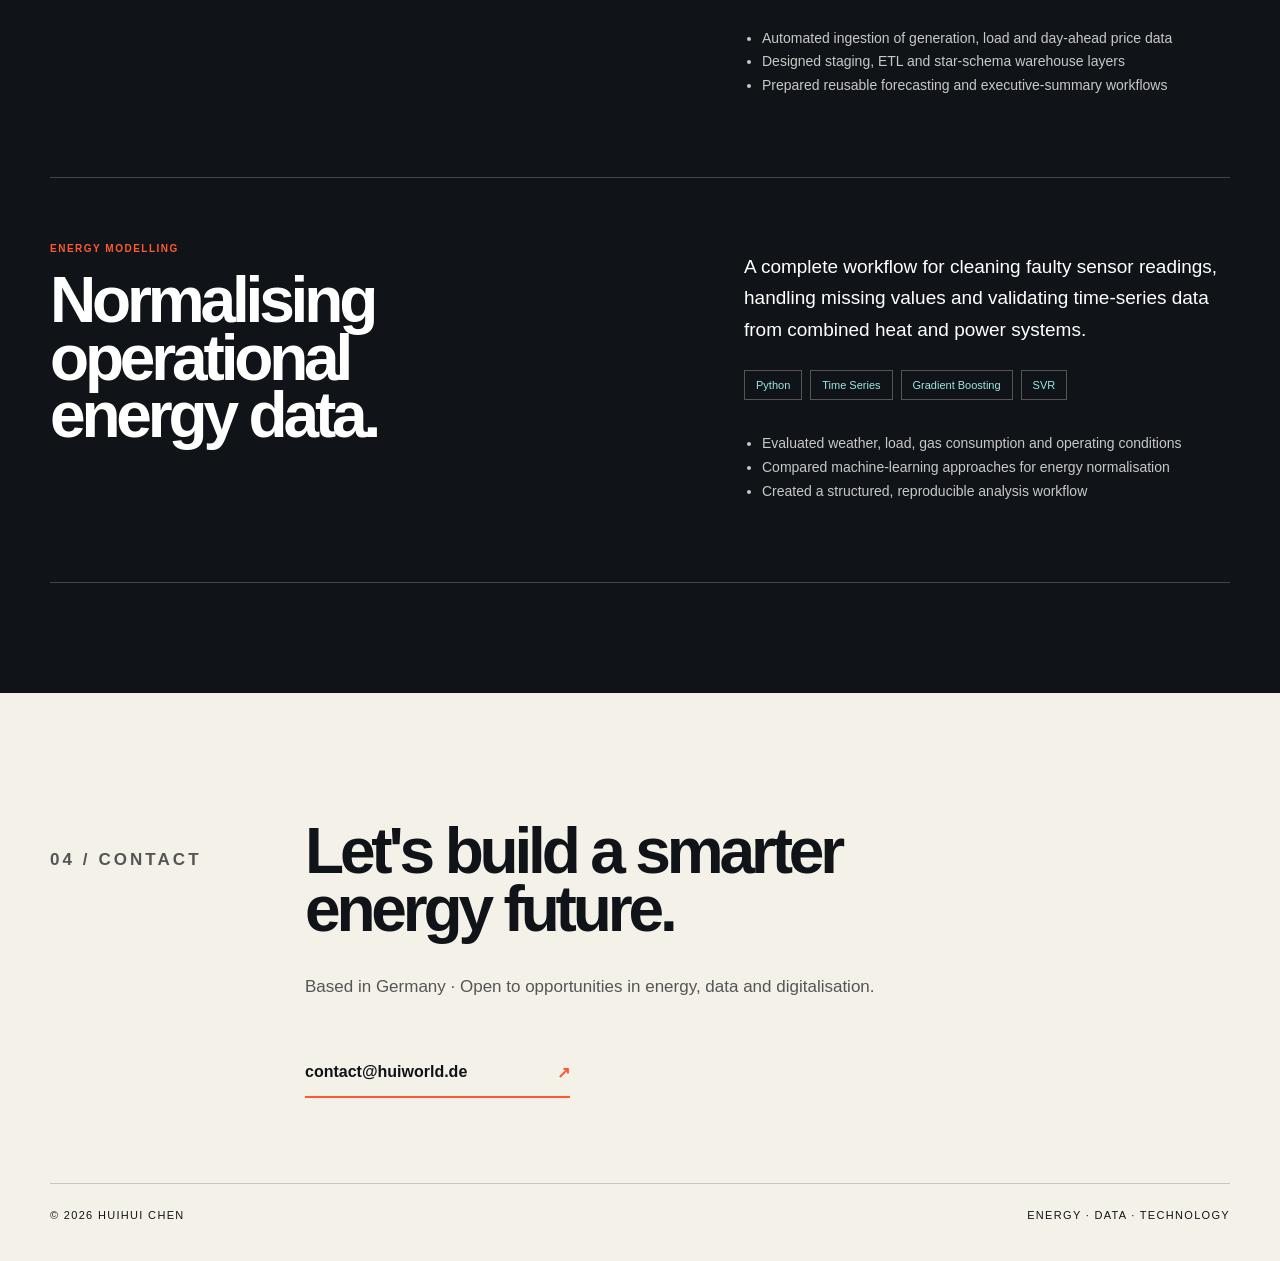
==== commit cb899f55: "Add interactive SMARD data explorer" ====
--- a/index.html
+++ b/index.html
@@ -38,7 +38,7 @@
       <article><span class="index">03</span><div><small>2022 - 2024</small><h3>Research Assistant</h3><b>Fraunhofer ISE</b></div><p>Built reproducible Python workflows for validating, analysing and documenting experimental energy-material datasets.</p></article>
     </div></div></section>
     <section class="project" id="project"><div class="shell reveal"><p class="section-no light">03 / SELECTED PROJECTS</p><div class="project-list">
-      <article class="project-entry featured"><div class="project-heading"><small>ENERGY DATA PLATFORM · 2026</small><h2>Renewable Energy<br>Intelligence.</h2><a class="project-link" href="https://github.com/acereisen/renewable-energy-intelligence" target="_blank" rel="noreferrer">View on GitHub <span>↗</span></a></div><div class="project-copy"><p>An end-to-end analytics foundation for German electricity-market intelligence, from official SMARD data ingestion and SQL warehousing to forecasting and AI-assisted reporting.</p><div class="project-metrics"><span><strong>8,760</strong>hourly records</span><span><strong>15</strong>market series</span><span><strong>2025</strong>full year</span></div><div class="tags"><span>Python</span><span>PostgreSQL</span><span>SMARD API</span><span>Forecasting</span><span>Power BI</span></div><ul><li>Automated ingestion of generation, load and day-ahead price data</li><li>Designed staging, ETL and star-schema warehouse layers</li><li>Prepared reusable forecasting and executive-summary workflows</li></ul></div></article>
+      <article class="project-entry featured"><div class="project-heading"><small>ENERGY DATA PLATFORM · 2026</small><h2>Renewable Energy<br>Intelligence.</h2><a class="project-link" href="smard.html">Explore live data <span>↗</span></a><br><a class="project-link secondary-link" href="https://github.com/acereisen/renewable-energy-intelligence" target="_blank" rel="noreferrer">View source <span>↗</span></a></div><div class="project-copy"><p>An end-to-end analytics foundation for German electricity-market intelligence, from official SMARD data ingestion and SQL warehousing to forecasting and AI-assisted reporting.</p><div class="project-metrics"><span><strong>8,760</strong>hourly records</span><span><strong>15</strong>market series</span><span><strong>2025</strong>full year</span></div><div class="tags"><span>Python</span><span>PostgreSQL</span><span>SMARD API</span><span>Forecasting</span><span>Power BI</span></div><ul><li>Automated ingestion of generation, load and day-ahead price data</li><li>Designed staging, ETL and star-schema warehouse layers</li><li>Prepared reusable forecasting and executive-summary workflows</li></ul></div></article>
       <article class="project-entry"><div class="project-heading"><small>ENERGY MODELLING</small><h2>Normalising operational<br>energy data.</h2></div><div class="project-copy"><p>A complete workflow for cleaning faulty sensor readings, handling missing values and validating time-series data from combined heat and power systems.</p><div class="tags"><span>Python</span><span>Time Series</span><span>Gradient Boosting</span><span>SVR</span></div><ul><li>Evaluated weather, load, gas consumption and operating conditions</li><li>Compared machine-learning approaches for energy normalisation</li><li>Created a structured, reproducible analysis workflow</li></ul></div></article>
     </div></div></section>
     <section class="contact shell reveal"><p class="section-no">04 / CONTACT</p><div><h2>Let's build a smarter<br>energy future.</h2><p>Based in Germany · Open to opportunities in energy, data and digitalisation.</p><a class="mail" href="mailto:contact@huiworld.de">contact@huiworld.de <span>↗</span></a></div></section>
--- a/styles.css
+++ b/styles.css
@@ -1,3 +1,4 @@
 :root{--ink:#101418;--paper:#f4f1e8;--orange:#ff5a2f;--cyan:#9be8e5;--line:#c9c7bd}*{box-sizing:border-box}html{scroll-behavior:smooth}body{margin:0;background:var(--paper);color:var(--ink);font-family:Arial,Helvetica,sans-serif;overflow-x:hidden}a{color:inherit;text-decoration:none}.shell{width:min(1180px,calc(100% - 48px));margin:auto}.cursor-glow{position:fixed;z-index:-1;width:360px;height:360px;border-radius:50%;background:radial-gradient(circle,#9be8e555,transparent 68%);pointer-events:none;transition:transform .08s linear}.nav{height:92px;display:flex;align-items:center;justify-content:space-between;border-bottom:1px solid var(--line)}.brand{font-size:20px;font-weight:900;letter-spacing:-.04em}.brand span{color:var(--orange)}.navlinks{display:flex;gap:34px;font-size:13px;font-weight:700}.navlinks a{position:relative}.navlinks a:after{content:"";position:absolute;left:0;right:100%;bottom:-5px;height:2px;background:var(--orange);transition:right .25s}.navlinks a:hover:after{right:0}.hero{padding:76px 0 88px}.eyebrow,.section-no{font-size:11px;font-weight:800;letter-spacing:.18em;text-transform:uppercase}.eyebrow{display:flex;align-items:center;gap:10px}.eyebrow i{width:9px;height:9px;background:var(--orange);border-radius:50%;animation:pulse 1.6s infinite}.hero h1,.section h2,.project h2,.contact h2{margin:25px 0;font-size:clamp(52px,8vw,108px);line-height:.9;letter-spacing:-.065em;font-weight:800}.hero h1 em{color:var(--orange);font-style:normal}.role-line{font-size:15px;margin-top:30px}.role-line strong{display:inline-block;color:#087e80;transition:opacity .28s,transform .28s}.role-line strong.swap{opacity:0;transform:translateY(8px)}.caret{color:var(--orange);animation:blink .8s steps(1) infinite}.lede{max-width:620px;font-size:19px;line-height:1.55}.actions{display:flex;gap:12px;margin:34px 0 70px}.button{padding:15px 19px;border:1px solid var(--ink);font-size:13px;font-weight:800;transition:transform .2s,box-shadow .2s}.button:hover{transform:translateY(-3px);box-shadow:5px 5px 0 var(--orange)}.button.primary{background:var(--ink);color:white}.button span{color:var(--orange);margin-left:25px}.hero-grid{display:grid;grid-template-columns:1.1fr 1.1fr .8fr;gap:14px}.signal-card,.metric-card{min-height:235px;padding:22px;border:1px solid var(--ink);position:relative;overflow:hidden;transition:transform .18s ease}.signal-card{background:var(--orange)}.signal-card.cyan{background:var(--cyan)}.signal-card small,.metric-card small{font-size:10px;font-weight:800;letter-spacing:.12em}.signal-card strong{display:block;margin-top:22px;font-size:35px;line-height:.95;letter-spacing:-.04em}.bars{position:absolute;bottom:0;right:15px;display:flex;align-items:end;gap:8px}.bars b{width:19px;background:var(--ink);animation:bars 2.4s ease-in-out infinite alternate}.bars b:nth-child(1){height:34px}.bars b:nth-child(2){height:66px;animation-delay:.2s}.bars b:nth-child(3){height:48px;animation-delay:.4s}.bars b:nth-child(4){height:92px;animation-delay:.1s}.bars b:nth-child(5){height:115px;animation-delay:.3s}.bars b:nth-child(6){height:78px;animation-delay:.5s}.orbit{position:absolute;width:155px;height:155px;border:1px solid var(--ink);border-radius:50%;right:-15px;bottom:-20px;animation:spin 10s linear infinite}.orbit i{position:absolute;border:1px solid var(--ink);border-radius:50%;inset:25px}.orbit i:nth-child(2){inset:48px}.orbit i:nth-child(3){inset:69px;background:var(--ink)}.metric-card{background:var(--ink);color:white;display:flex;flex-direction:column;justify-content:space-between}.metric-card strong{font-size:65px;color:var(--cyan);letter-spacing:-.08em}.metric-card span{font-size:13px;line-height:1.5}.section{padding:125px 0;display:grid;grid-template-columns:200px 1fr;gap:55px}.section-no{padding-top:10px;color:#666}.section h2,.project h2,.contact h2{font-size:clamp(42px,5vw,70px);margin:0 0 38px}.large{max-width:730px;font-size:20px;line-height:1.65}.skill-band{background:#dedbd1;border-block:1px solid var(--line)}.skill-grid{display:grid;grid-template-columns:repeat(4,1fr)}.skill-grid article{padding:32px 25px 34px 0;border-right:1px solid #b6b3aa}.skill-grid article:not(:first-child){padding-left:25px}.skill-grid article:last-child{border:0}.skill-grid span{font-size:11px;color:var(--orange);font-weight:900;text-transform:uppercase;letter-spacing:.15em}.skill-grid p{line-height:1.55;font-size:14px}.timeline{margin-top:60px;border-top:1px solid var(--ink)}.timeline article{display:grid;grid-template-columns:50px 1fr 1.25fr;gap:25px;padding:27px 0;border-bottom:1px solid var(--line);transition:padding-left .25s,background .25s}.timeline article:hover{padding-left:14px;background:#ffffff55}.index{color:var(--orange);font-weight:900}.timeline small{font-size:11px;color:#666}.timeline h3{font-size:20px;margin:6px 0}.timeline b{font-size:13px}.timeline p{margin:0;line-height:1.55;font-size:14px}.project{background:var(--ink);color:white;padding:110px 0}.project-inner{display:grid;grid-template-columns:1.1fr .9fr;gap:100px}.section-no.light{color:var(--cyan)}.project-copy>p{font-size:19px;line-height:1.65;margin:45px 0 25px}.tags{display:flex;flex-wrap:wrap;gap:8px}.tags span{border:1px solid #555;padding:8px 11px;font-size:11px;color:var(--cyan);transition:.2s}.tags span:hover{background:var(--cyan);color:var(--ink);border-color:var(--cyan)}.project ul{padding-left:18px;margin-top:32px;color:#c8c8c8;line-height:1.7;font-size:14px}.contact{padding:130px 0 85px;display:grid;grid-template-columns:200px 1fr;gap:55px}.contact p{font-size:17px;color:#555}.mail{display:inline-flex;justify-content:space-between;gap:90px;margin-top:35px;padding:14px 0;border-bottom:2px solid var(--orange);font-weight:800}.mail span{color:var(--orange)}footer{padding:25px 0 40px;border-top:1px solid var(--line);display:flex;justify-content:space-between;font-size:11px;text-transform:uppercase;letter-spacing:.12em}.reveal{opacity:0;transform:translateY(36px);transition:opacity .7s,transform .7s}.reveal.visible{opacity:1;transform:none}@keyframes pulse{50%{box-shadow:0 0 0 8px #ff5a2f22}}@keyframes blink{50%{opacity:0}}@keyframes spin{to{transform:rotate(360deg)}}@keyframes bars{to{transform:scaleY(.55);transform-origin:bottom}}@media(max-width:760px){.shell{width:min(100% - 30px,1180px)}.nav{height:72px}.navlinks{gap:15px}.navlinks a:nth-child(2),.navlinks a:nth-child(3){display:none}.hero{padding-top:55px}.hero-grid{grid-template-columns:1fr}.metric-card{min-height:200px}.section,.contact{grid-template-columns:1fr;gap:25px;padding:85px 0}.skill-grid{grid-template-columns:1fr 1fr}.skill-grid article{border-bottom:1px solid #b6b3aa}.timeline article{grid-template-columns:35px 1fr}.timeline article>p{grid-column:2}.project-inner{grid-template-columns:1fr;gap:20px}.project{padding:85px 0}.actions{flex-direction:column;align-items:flex-start}.contact .mail{gap:25px}footer{gap:20px}.cursor-glow{display:none}}@media(prefers-reduced-motion:reduce){html{scroll-behavior:auto}*,*:before,*:after{animation:none!important;transition:none!important}.reveal{opacity:1;transform:none}}
 /* Selected-project portfolio grid */
+.secondary-link{margin-top:10px;border-color:#555;color:#aaa}
 .project-list{margin-top:45px;border-top:1px solid #41464a}.project-entry{display:grid;grid-template-columns:1.1fr .9fr;gap:100px;padding:65px 0;border-bottom:1px solid #41464a}.project-entry.featured{padding-top:55px}.project-heading small{display:block;margin-bottom:18px;color:var(--orange);font-size:10px;font-weight:800;letter-spacing:.15em}.project-heading h2{margin-bottom:28px}.project-link{display:inline-flex;gap:38px;padding:12px 0;border-bottom:2px solid var(--orange);font-size:12px;font-weight:800}.project-link span{color:var(--orange)}.project-entry .project-copy>p{margin-top:8px}.project-metrics{display:grid;grid-template-columns:repeat(3,1fr);gap:1px;margin:28px 0;background:#41464a;border:1px solid #41464a}.project-metrics span{display:flex;flex-direction:column;padding:16px;background:var(--ink);color:#aaa;font-size:10px;text-transform:uppercase;letter-spacing:.08em}.project-metrics strong{color:var(--cyan);font-size:23px;letter-spacing:-.04em}@media(max-width:760px){.project-entry{grid-template-columns:1fr;gap:20px;padding:50px 0}.project-metrics{grid-template-columns:repeat(3,1fr)}}@media(max-width:480px){.project-metrics{grid-template-columns:1fr}}
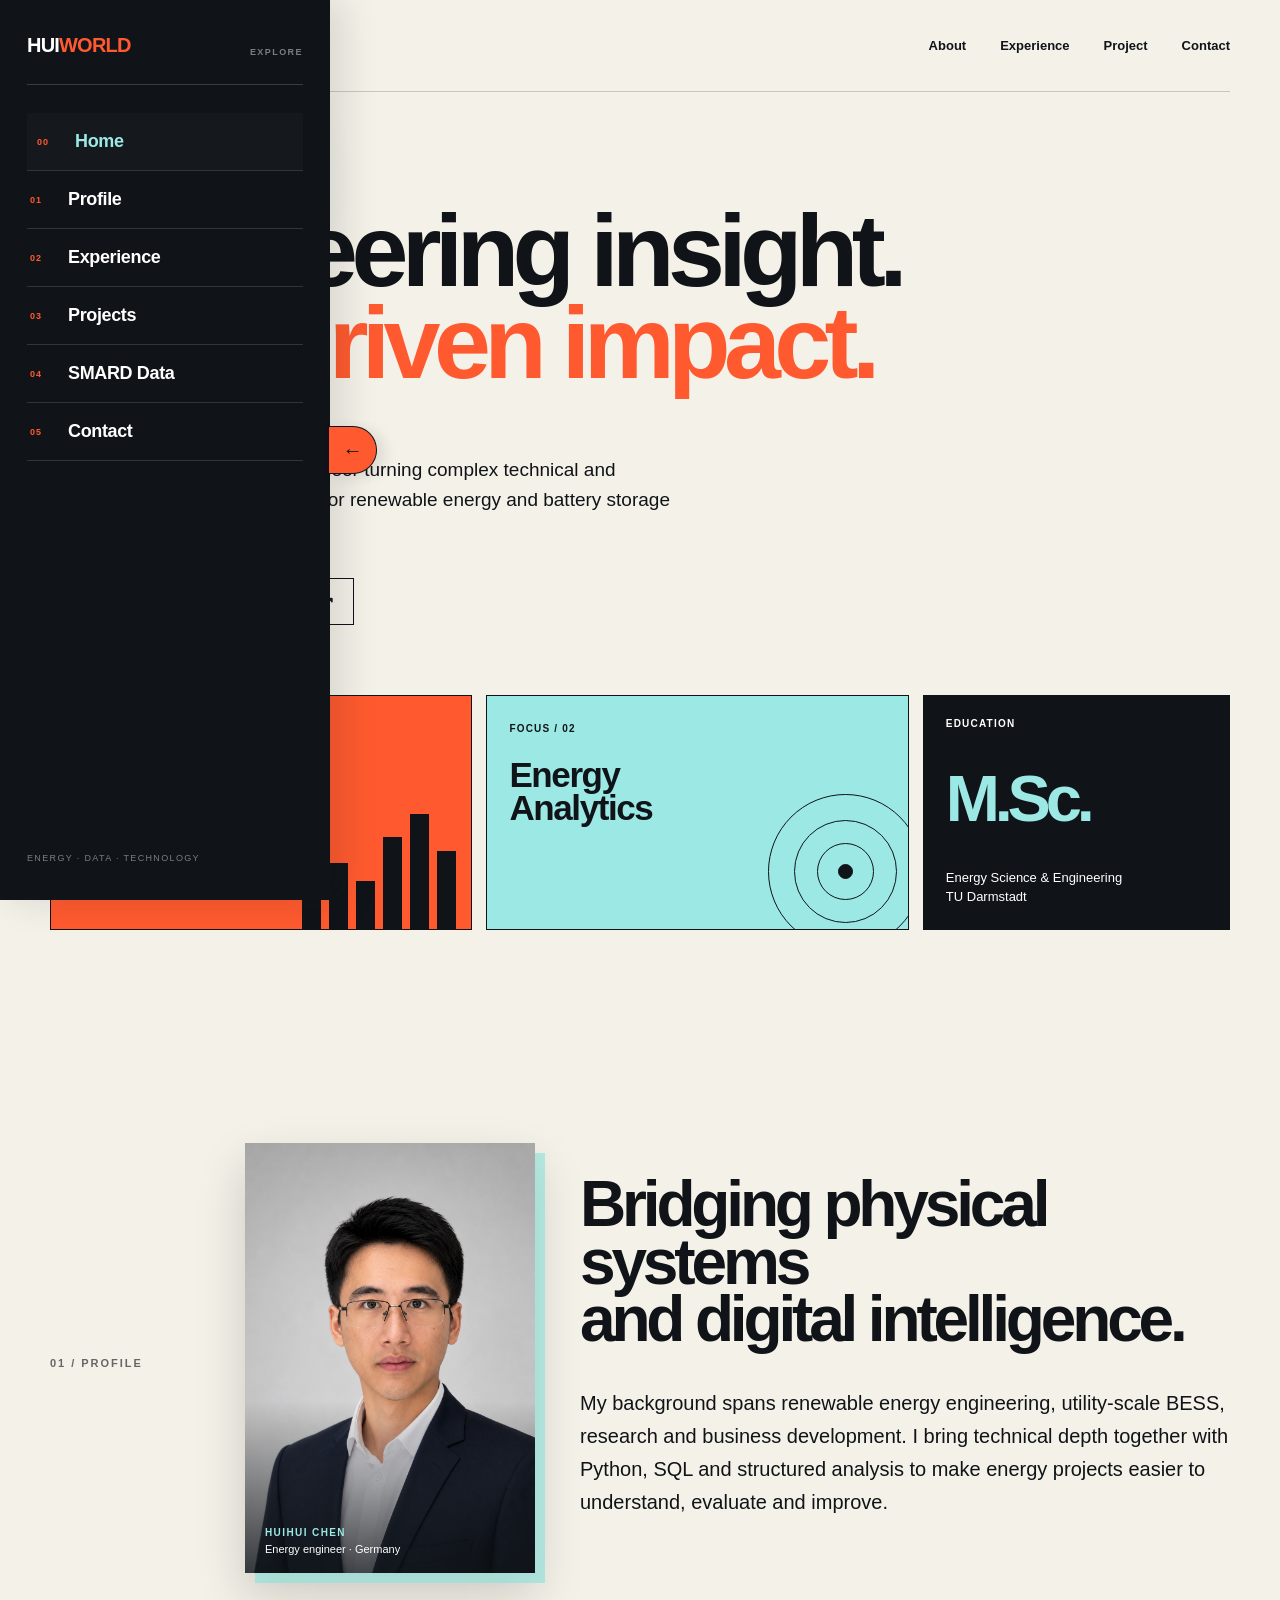
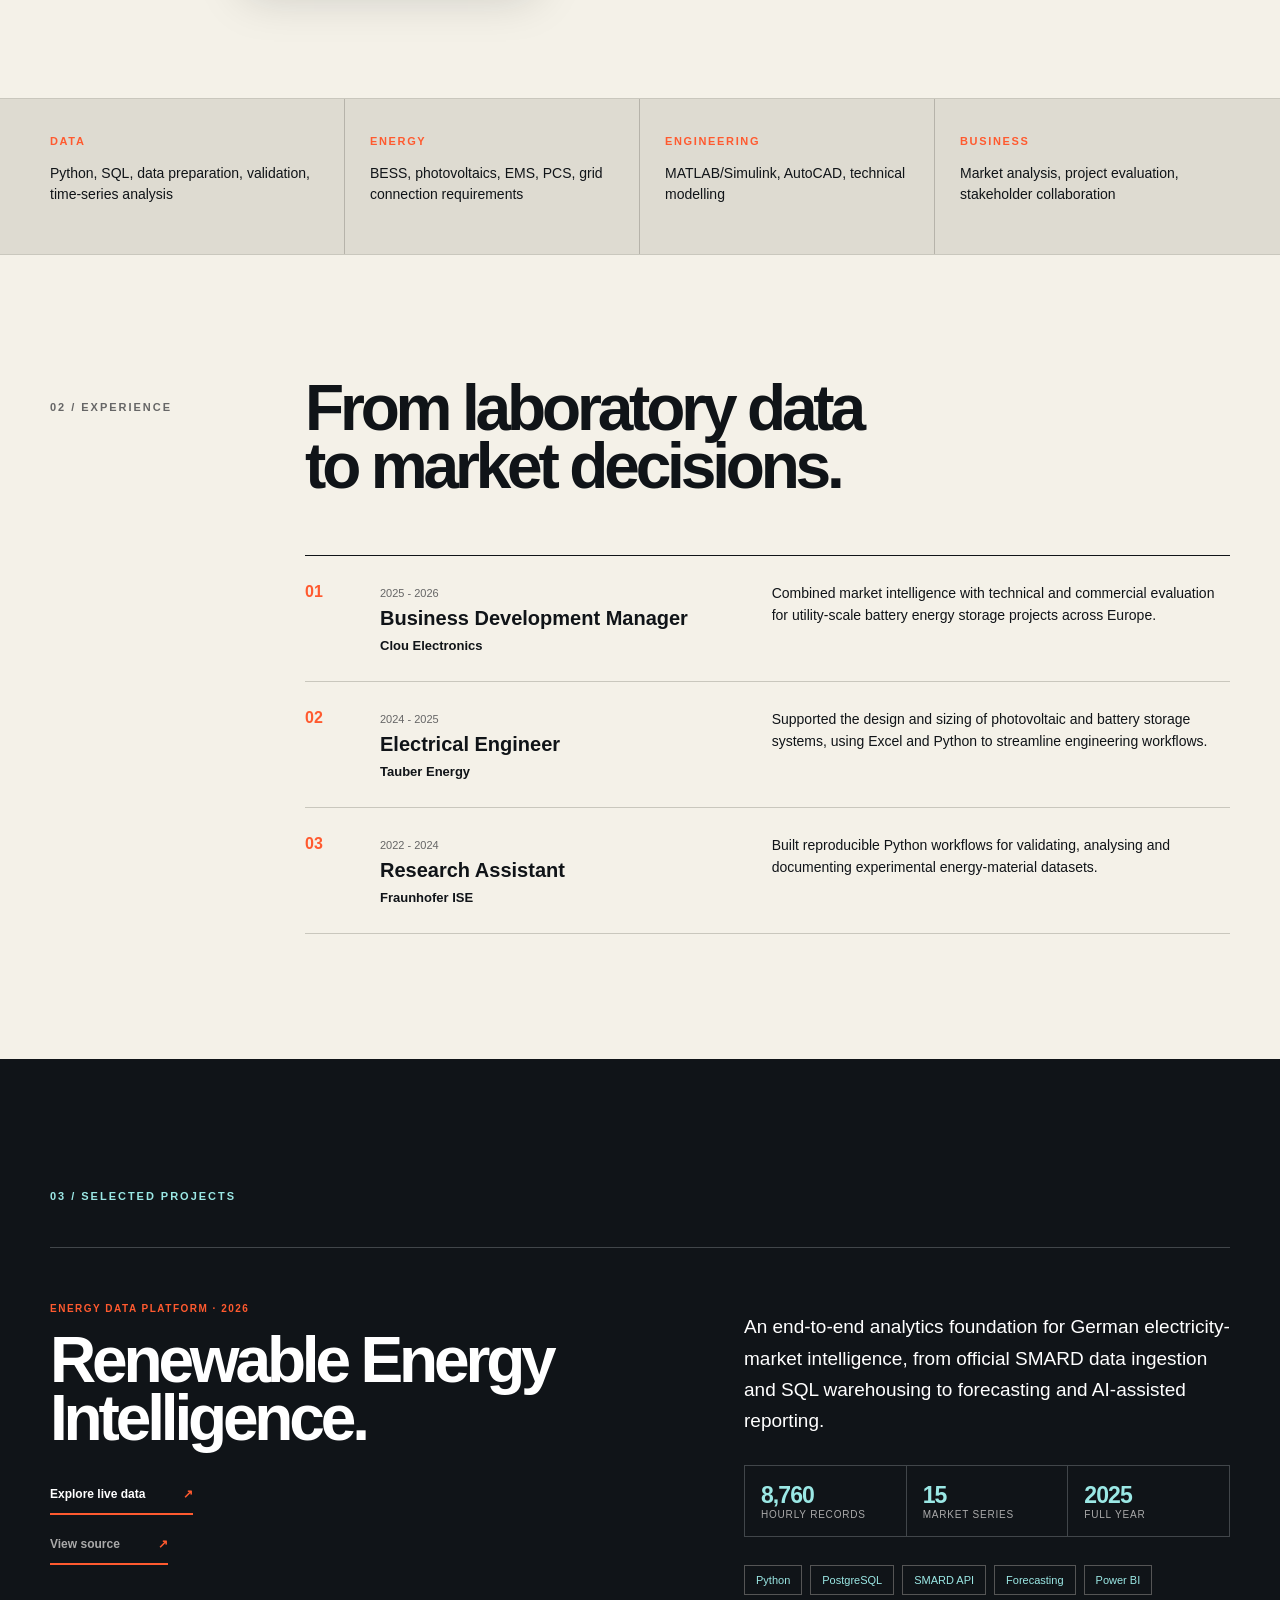
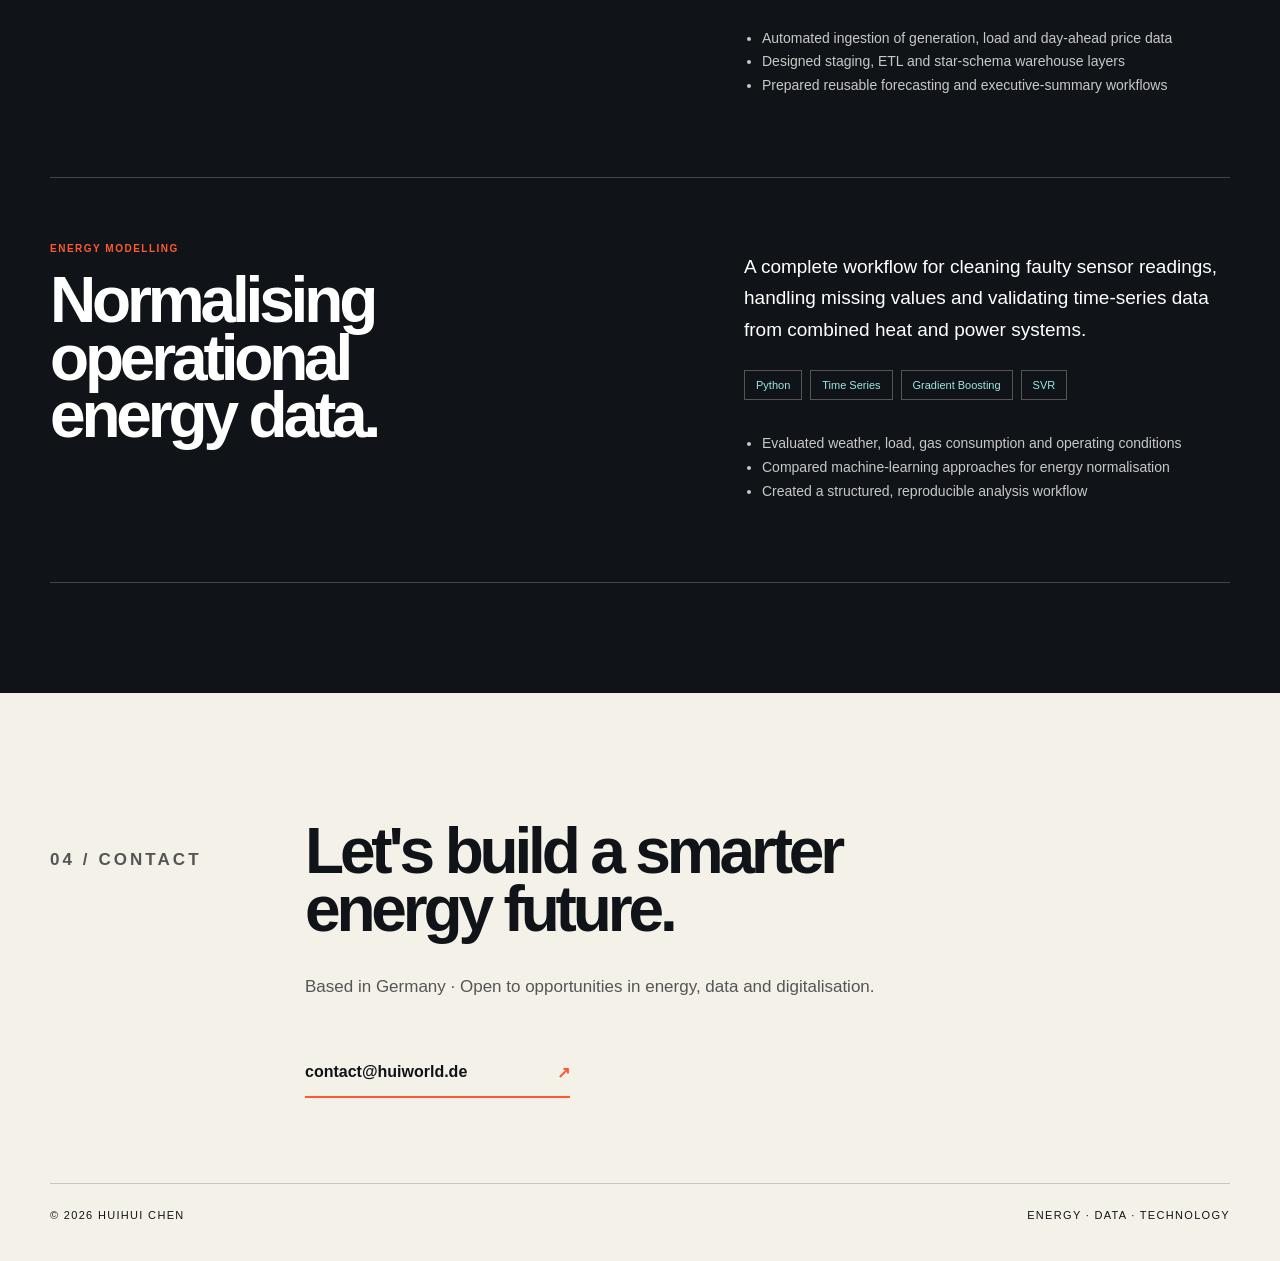
==== commit 2057c1c9: "Add animated sidebar navigation" ====
--- a/index.html
+++ b/index.html
@@ -11,6 +11,20 @@
 </head>
 <body>
   <div class="cursor-glow" aria-hidden="true"></div>
+  <div class="side-nav-backdrop" data-side-close aria-hidden="true"></div>
+  <aside class="side-nav is-open" id="side-nav" aria-label="Main navigation">
+    <div class="side-nav-head"><a class="side-brand" href="#top">HUI<span>WORLD</span></a><small>EXPLORE</small></div>
+    <nav class="side-links">
+      <a href="#top"><span>00</span>Home</a>
+      <a href="#about"><span>01</span>Profile</a>
+      <a href="#experience"><span>02</span>Experience</a>
+      <a href="#project"><span>03</span>Projects</a>
+      <a href="smard.html"><span>04</span>SMARD Data</a>
+      <a href="mailto:contact@huiworld.de"><span>05</span>Contact</a>
+    </nav>
+    <p class="side-caption">Energy · Data · Technology</p>
+    <button class="side-toggle" type="button" aria-controls="side-nav" aria-expanded="true" aria-label="Close navigation"><span aria-hidden="true">←</span></button>
+  </aside>
   <nav class="nav shell"><a class="brand" href="#top">HUI<span>WORLD</span></a><div class="navlinks"><a href="#about">About</a><a href="#experience">Experience</a><a href="#project">Project</a><a href="mailto:contact@huiworld.de">Contact</a></div></nav>
   <main>
     <section class="hero shell" id="top">
--- a/styles.css
+++ b/styles.css
@@ -2,3 +2,5 @@
 /* Selected-project portfolio grid */
 .secondary-link{margin-top:10px;border-color:#555;color:#aaa}
 .project-list{margin-top:45px;border-top:1px solid #41464a}.project-entry{display:grid;grid-template-columns:1.1fr .9fr;gap:100px;padding:65px 0;border-bottom:1px solid #41464a}.project-entry.featured{padding-top:55px}.project-heading small{display:block;margin-bottom:18px;color:var(--orange);font-size:10px;font-weight:800;letter-spacing:.15em}.project-heading h2{margin-bottom:28px}.project-link{display:inline-flex;gap:38px;padding:12px 0;border-bottom:2px solid var(--orange);font-size:12px;font-weight:800}.project-link span{color:var(--orange)}.project-entry .project-copy>p{margin-top:8px}.project-metrics{display:grid;grid-template-columns:repeat(3,1fr);gap:1px;margin:28px 0;background:#41464a;border:1px solid #41464a}.project-metrics span{display:flex;flex-direction:column;padding:16px;background:var(--ink);color:#aaa;font-size:10px;text-transform:uppercase;letter-spacing:.08em}.project-metrics strong{color:var(--cyan);font-size:23px;letter-spacing:-.04em}@media(max-width:760px){.project-entry{grid-template-columns:1fr;gap:20px;padding:50px 0}.project-metrics{grid-template-columns:repeat(3,1fr)}}@media(max-width:480px){.project-metrics{grid-template-columns:1fr}}
+/* Collapsible left navigation */
+.side-nav-backdrop{position:fixed;inset:0;z-index:80;background:#10141833;opacity:0;visibility:hidden;transition:opacity .35s,visibility .35s}.side-nav{position:fixed;inset:0 auto 0 0;z-index:90;width:min(330px,84vw);padding:34px 27px 28px;background:var(--ink);color:white;display:flex;flex-direction:column;box-shadow:12px 0 35px #10141820;transform:translateX(calc(-100% + 18px));transition:transform .55s cubic-bezier(.77,0,.18,1)}.side-nav.is-open{transform:translateX(0)}.side-nav-head{display:flex;align-items:end;justify-content:space-between;padding-bottom:27px;border-bottom:1px solid #383d40}.side-brand{font-size:20px;font-weight:900;letter-spacing:-.04em}.side-brand span{color:var(--orange)}.side-nav-head small{color:#777e81;font-size:9px;font-weight:800;letter-spacing:.16em}.side-links{display:grid;margin-top:28px}.side-links a{display:grid;grid-template-columns:38px 1fr;align-items:center;padding:18px 3px;border-bottom:1px solid #303538;font-size:18px;font-weight:800;letter-spacing:-.02em;transition:padding-left .2s,color .2s,background .2s}.side-links a span{color:var(--orange);font-size:9px;letter-spacing:.12em}.side-links a:hover,.side-links a.active{padding-left:10px;color:var(--cyan);background:#ffffff05}.side-caption{margin-top:auto;color:#777e81;font-size:9px;text-transform:uppercase;letter-spacing:.15em}.side-toggle{position:absolute;left:100%;top:50%;width:48px;height:48px;display:grid;place-items:center;transform:translate(-1px,-50%);border:1px solid var(--ink);border-left:0;border-radius:0 50% 50% 0;background:var(--orange);color:var(--ink);font-size:20px;font-weight:900;cursor:pointer;box-shadow:7px 3px 15px #1014181c}.side-toggle span{transition:transform .45s}.side-nav:not(.is-open) .side-toggle span{transform:rotate(180deg)}.side-toggle:focus-visible{outline:3px solid var(--cyan);outline-offset:3px}@media(max-width:760px){.side-nav.is-open+.nav{}.side-nav.is-open~.side-nav-backdrop{opacity:1;visibility:visible}.side-nav-backdrop.is-visible{opacity:1;visibility:visible}}@media(prefers-reduced-motion:reduce){.side-nav{transition:none}}
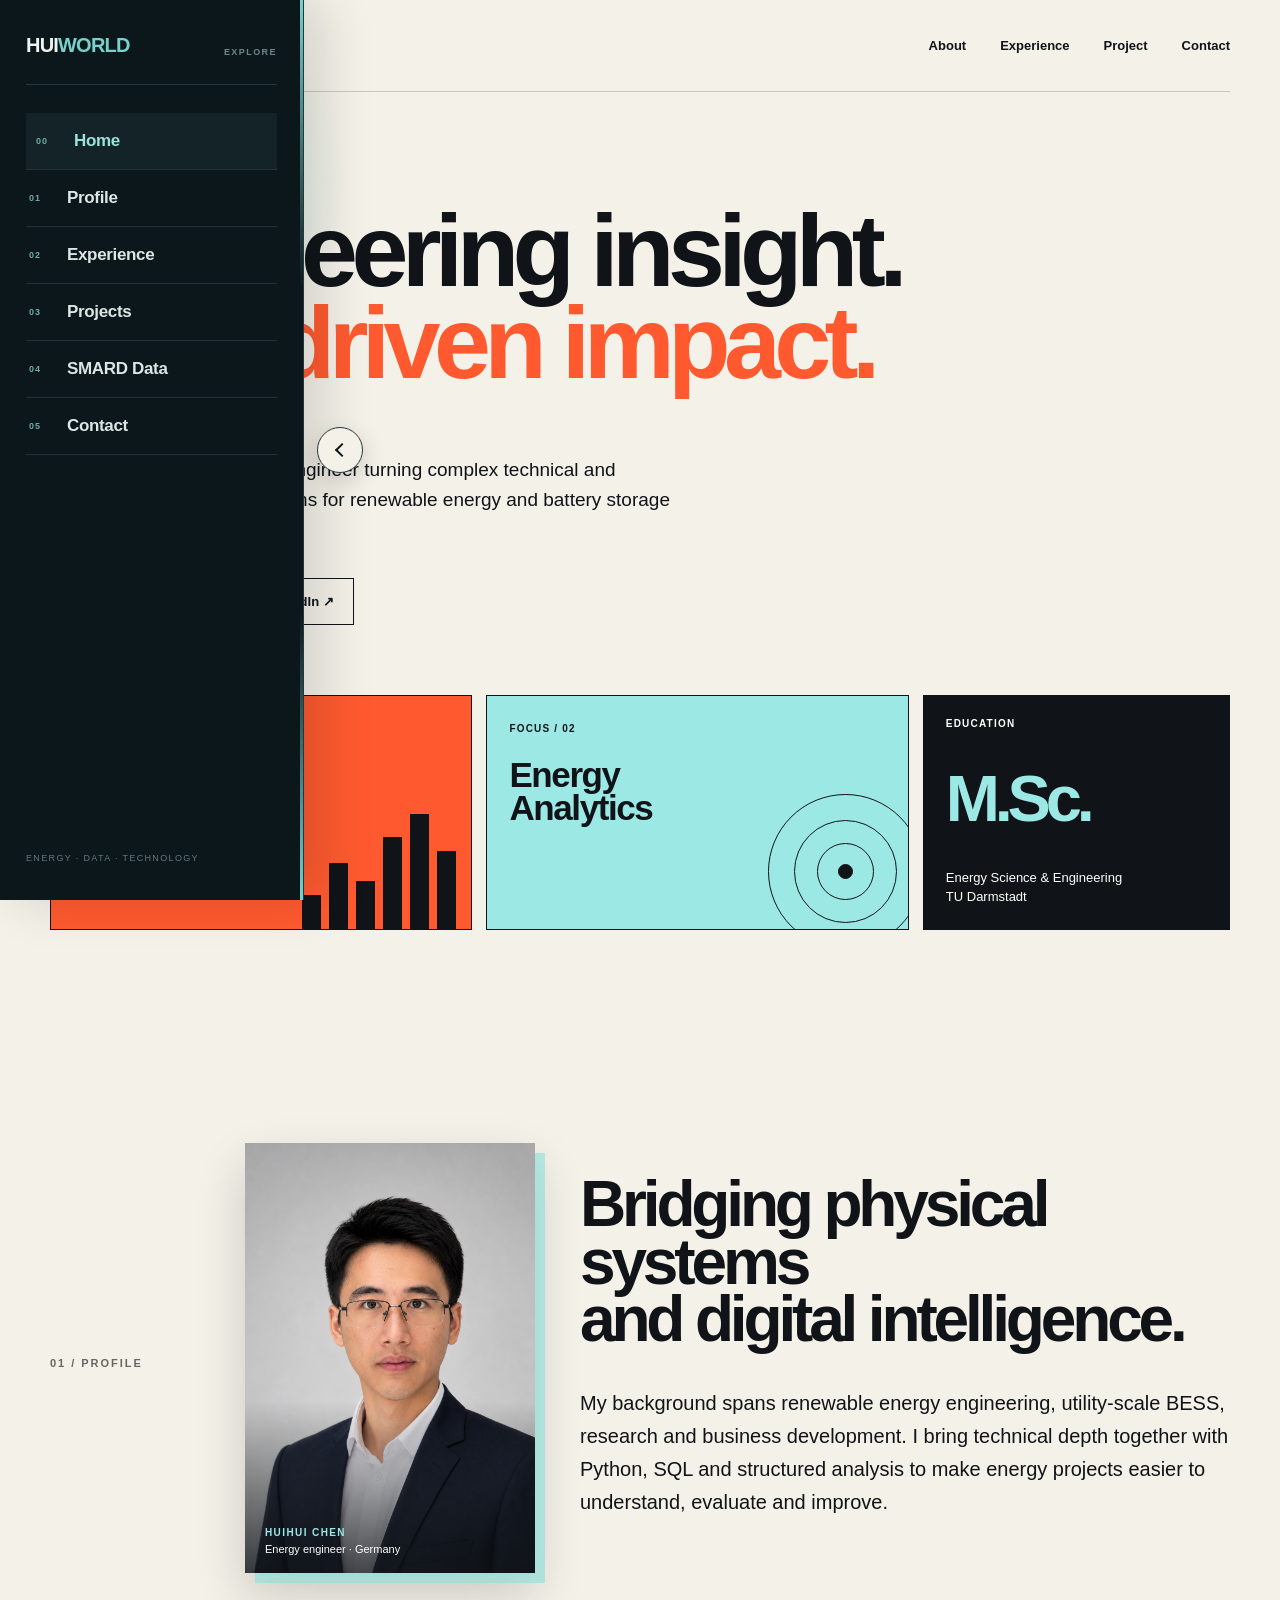
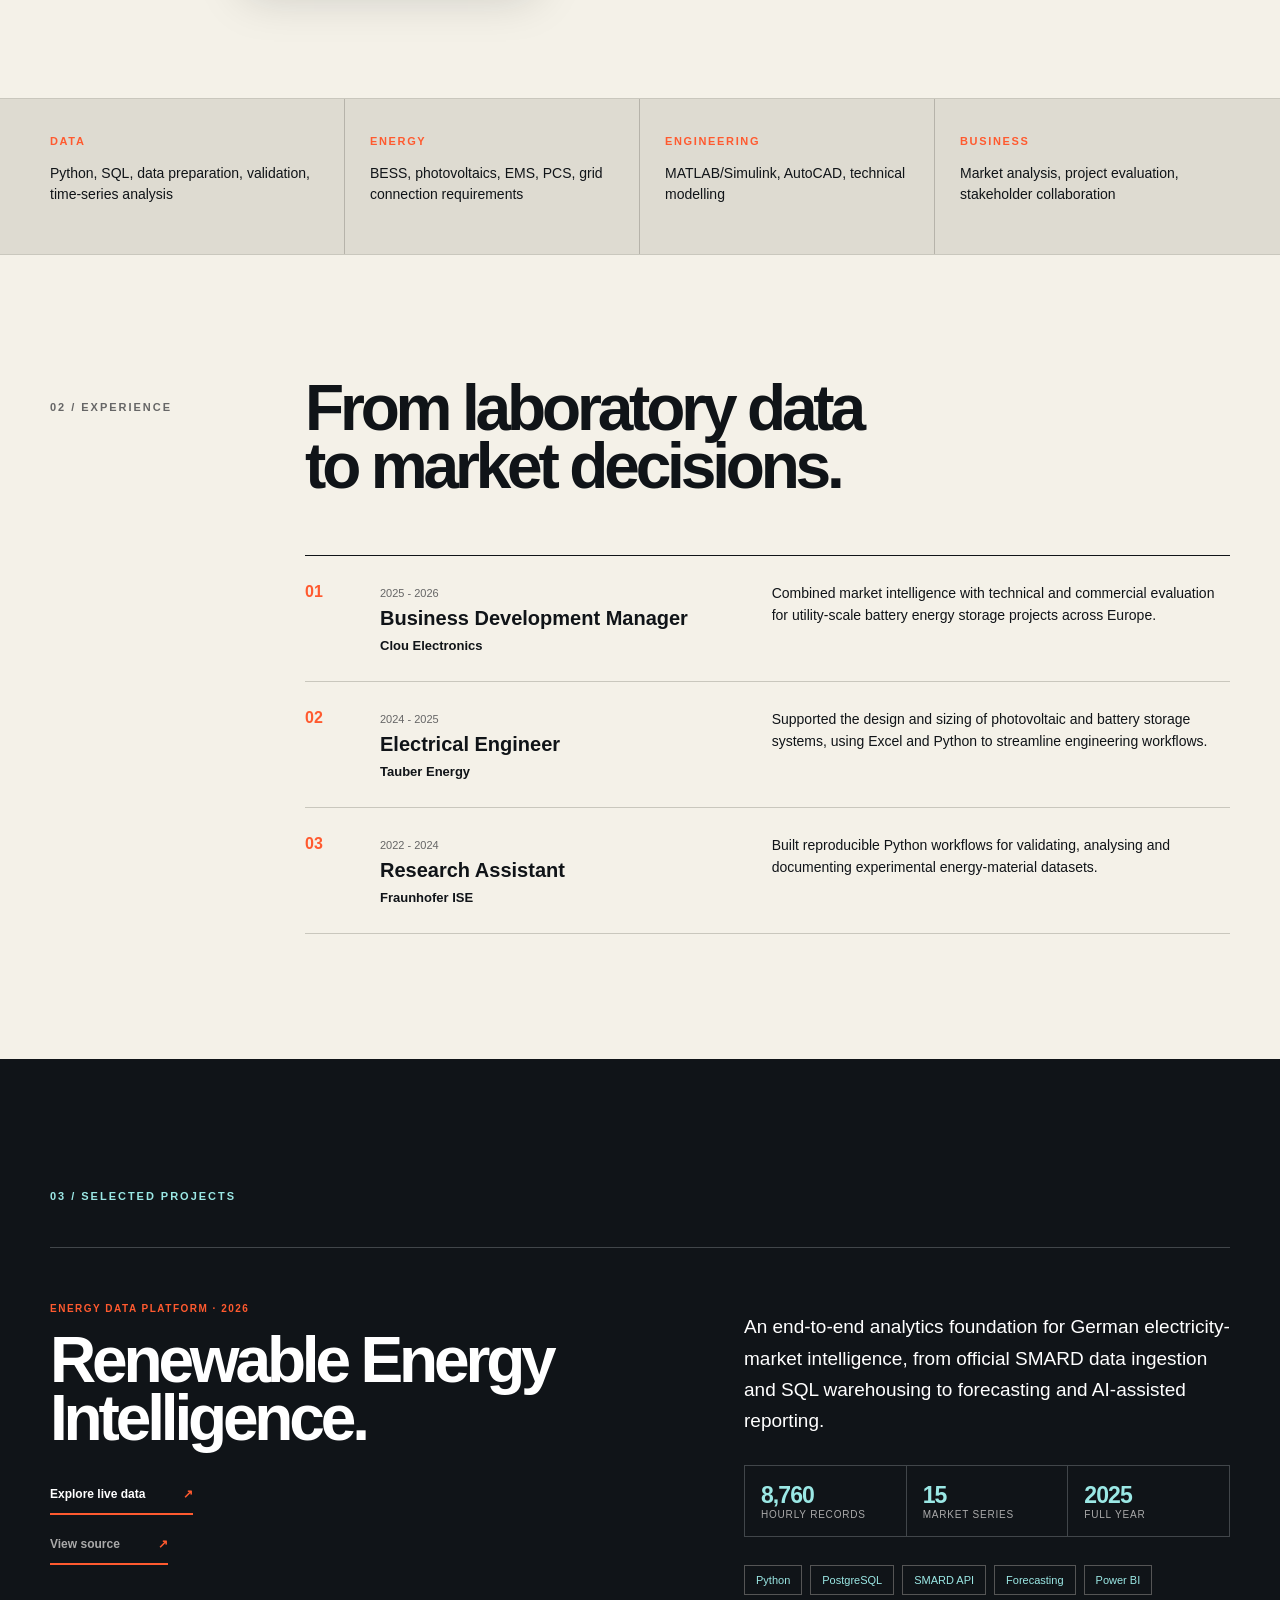
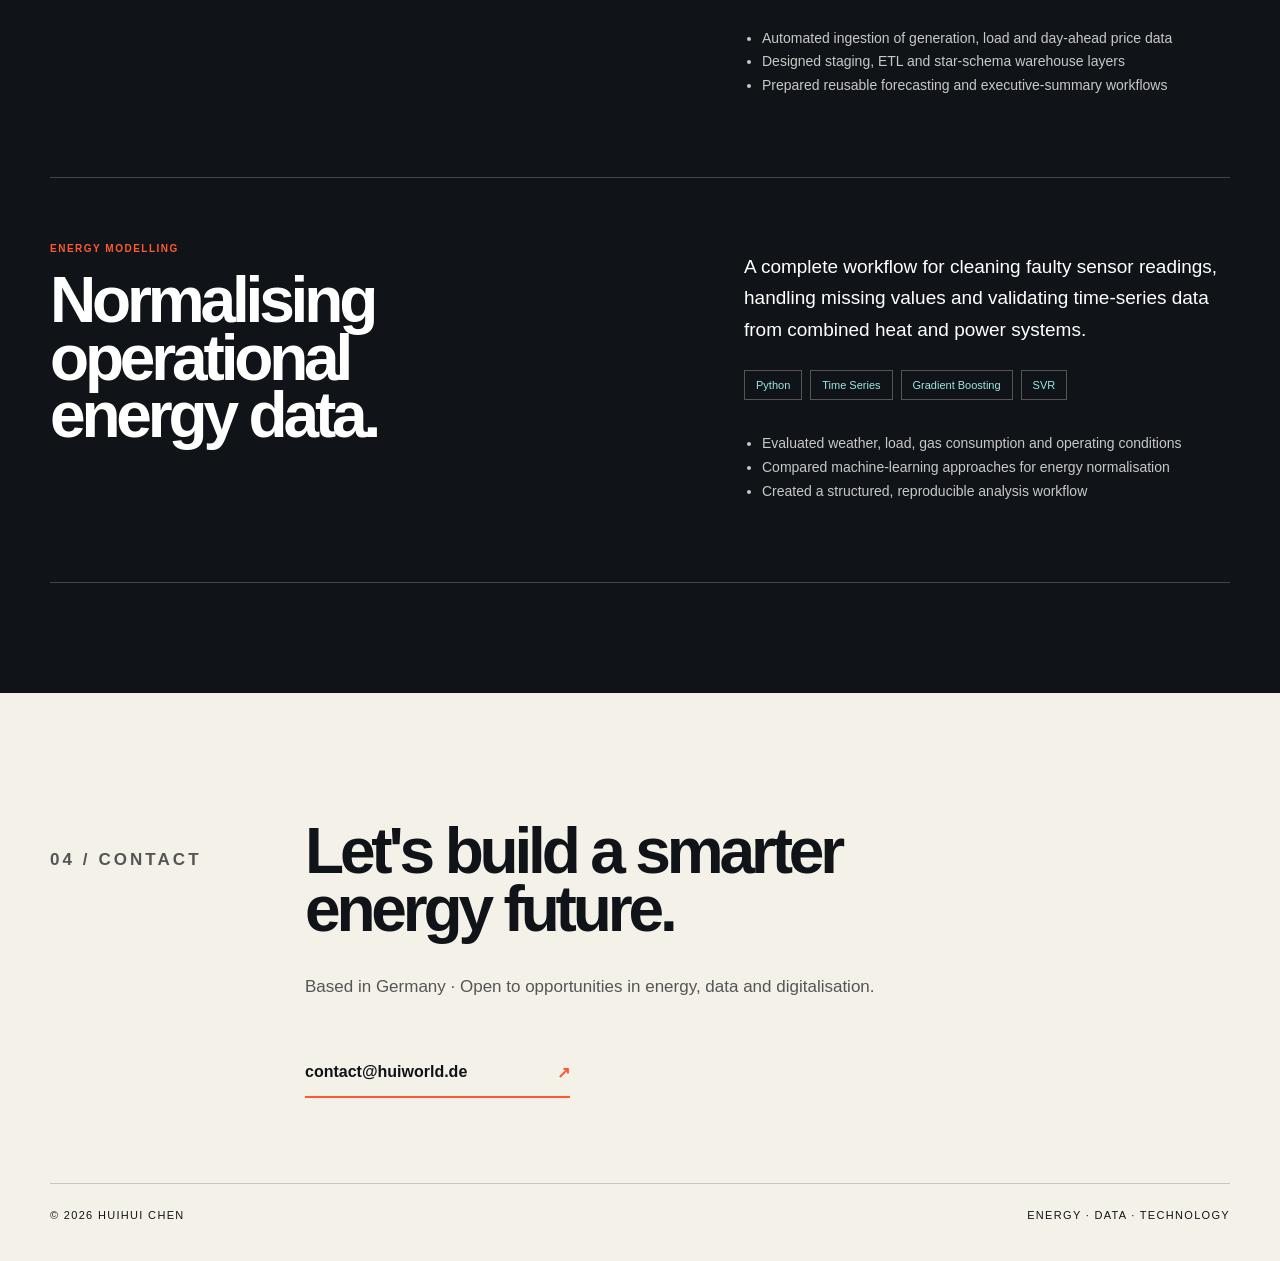
==== commit f7478562: "Redesign sidebar and bust stale assets" ====
--- a/index.html
+++ b/index.html
@@ -5,9 +5,9 @@
   <meta name="viewport" content="width=device-width,initial-scale=1">
   <meta name="description" content="Huihui Chen - Energy engineer working across battery storage, data analytics and digitalisation.">
   <title>HuiWorld | Huihui Chen</title>
-  <link rel="stylesheet" href="styles.css">
+  <link rel="stylesheet" href="styles.css?v=11">
   <link rel="stylesheet" href="portrait.css?v=9">
-  <script src="script.js" defer></script>
+  <script src="script.js?v=11" defer></script>
 </head>
 <body>
   <div class="cursor-glow" aria-hidden="true"></div>
@@ -23,7 +23,7 @@
       <a href="mailto:contact@huiworld.de"><span>05</span>Contact</a>
     </nav>
     <p class="side-caption">Energy · Data · Technology</p>
-    <button class="side-toggle" type="button" aria-controls="side-nav" aria-expanded="true" aria-label="Close navigation"><span aria-hidden="true">←</span></button>
+    <button class="side-toggle" type="button" aria-controls="side-nav" aria-expanded="true" aria-label="Close navigation"><span class="nav-chevron" aria-hidden="true"></span></button>
   </aside>
   <nav class="nav shell"><a class="brand" href="#top">HUI<span>WORLD</span></a><div class="navlinks"><a href="#about">About</a><a href="#experience">Experience</a><a href="#project">Project</a><a href="mailto:contact@huiworld.de">Contact</a></div></nav>
   <main>
--- a/styles.css
+++ b/styles.css
@@ -4,3 +4,5 @@
 .project-list{margin-top:45px;border-top:1px solid #41464a}.project-entry{display:grid;grid-template-columns:1.1fr .9fr;gap:100px;padding:65px 0;border-bottom:1px solid #41464a}.project-entry.featured{padding-top:55px}.project-heading small{display:block;margin-bottom:18px;color:var(--orange);font-size:10px;font-weight:800;letter-spacing:.15em}.project-heading h2{margin-bottom:28px}.project-link{display:inline-flex;gap:38px;padding:12px 0;border-bottom:2px solid var(--orange);font-size:12px;font-weight:800}.project-link span{color:var(--orange)}.project-entry .project-copy>p{margin-top:8px}.project-metrics{display:grid;grid-template-columns:repeat(3,1fr);gap:1px;margin:28px 0;background:#41464a;border:1px solid #41464a}.project-metrics span{display:flex;flex-direction:column;padding:16px;background:var(--ink);color:#aaa;font-size:10px;text-transform:uppercase;letter-spacing:.08em}.project-metrics strong{color:var(--cyan);font-size:23px;letter-spacing:-.04em}@media(max-width:760px){.project-entry{grid-template-columns:1fr;gap:20px;padding:50px 0}.project-metrics{grid-template-columns:repeat(3,1fr)}}@media(max-width:480px){.project-metrics{grid-template-columns:1fr}}
 /* Collapsible left navigation */
 .side-nav-backdrop{position:fixed;inset:0;z-index:80;background:#10141833;opacity:0;visibility:hidden;transition:opacity .35s,visibility .35s}.side-nav{position:fixed;inset:0 auto 0 0;z-index:90;width:min(330px,84vw);padding:34px 27px 28px;background:var(--ink);color:white;display:flex;flex-direction:column;box-shadow:12px 0 35px #10141820;transform:translateX(calc(-100% + 18px));transition:transform .55s cubic-bezier(.77,0,.18,1)}.side-nav.is-open{transform:translateX(0)}.side-nav-head{display:flex;align-items:end;justify-content:space-between;padding-bottom:27px;border-bottom:1px solid #383d40}.side-brand{font-size:20px;font-weight:900;letter-spacing:-.04em}.side-brand span{color:var(--orange)}.side-nav-head small{color:#777e81;font-size:9px;font-weight:800;letter-spacing:.16em}.side-links{display:grid;margin-top:28px}.side-links a{display:grid;grid-template-columns:38px 1fr;align-items:center;padding:18px 3px;border-bottom:1px solid #303538;font-size:18px;font-weight:800;letter-spacing:-.02em;transition:padding-left .2s,color .2s,background .2s}.side-links a span{color:var(--orange);font-size:9px;letter-spacing:.12em}.side-links a:hover,.side-links a.active{padding-left:10px;color:var(--cyan);background:#ffffff05}.side-caption{margin-top:auto;color:#777e81;font-size:9px;text-transform:uppercase;letter-spacing:.15em}.side-toggle{position:absolute;left:100%;top:50%;width:48px;height:48px;display:grid;place-items:center;transform:translate(-1px,-50%);border:1px solid var(--ink);border-left:0;border-radius:0 50% 50% 0;background:var(--orange);color:var(--ink);font-size:20px;font-weight:900;cursor:pointer;box-shadow:7px 3px 15px #1014181c}.side-toggle span{transition:transform .45s}.side-nav:not(.is-open) .side-toggle span{transform:rotate(180deg)}.side-toggle:focus-visible{outline:3px solid var(--cyan);outline-offset:3px}@media(max-width:760px){.side-nav.is-open+.nav{}.side-nav.is-open~.side-nav-backdrop{opacity:1;visibility:visible}.side-nav-backdrop.is-visible{opacity:1;visibility:visible}}@media(prefers-reduced-motion:reduce){.side-nav{transition:none}}
+/* Sidebar visual refresh */
+.side-nav{width:min(304px,84vw);padding:34px 26px 28px;background:#0c171b;color:#edf3f1;box-shadow:18px 0 50px #07101424;transform:translateX(-100%);border-right:1px solid #23383d}.side-nav:after{content:"";position:absolute;inset:0 0 0 auto;width:3px;background:linear-gradient(180deg,#78d2cb,transparent 32%,transparent 68%,#78d2cb)}.side-nav.is-open{transform:translateX(0)}.side-nav-head{border-color:#26383d}.side-brand span{color:#78d2cb}.side-nav-head small{color:#6e858a}.side-links a{border-color:#223237;color:#dce6e4;font-size:17px}.side-links a span{color:#6eaaa6}.side-links a:hover,.side-links a.active{padding-left:10px;color:#9ce2dc;background:#132328}.side-caption{color:#63777b}.side-toggle{left:calc(100% + 14px);top:50%;width:46px;height:46px;transform:translateY(-50%);border:1px solid #23383d;border-radius:50%;background:#f4f1e8;color:#0c171b;box-shadow:0 7px 24px #0710142b;transition:background .2s,transform .2s,box-shadow .2s}.side-toggle:hover{background:#9ce2dc;transform:translateY(-50%) scale(1.06);box-shadow:0 9px 28px #07101438}.side-toggle span,.side-nav:not(.is-open) .side-toggle span{transform:none}.nav-chevron{position:relative;display:block;width:16px;height:16px}.nav-chevron:before{content:"";position:absolute;width:8px;height:8px;left:5px;top:3px;border:solid currentColor;border-width:0 2px 2px 0;transform:rotate(135deg);transition:transform .4s cubic-bezier(.77,0,.18,1)}.side-nav:not(.is-open) .nav-chevron:before{transform:rotate(-45deg)}.side-toggle:focus-visible{outline:3px solid #78d2cb;outline-offset:4px}.side-nav-backdrop{background:#07101442;backdrop-filter:blur(2px)}@media(max-width:760px){.side-toggle{left:calc(100% + 10px);width:43px;height:43px}}
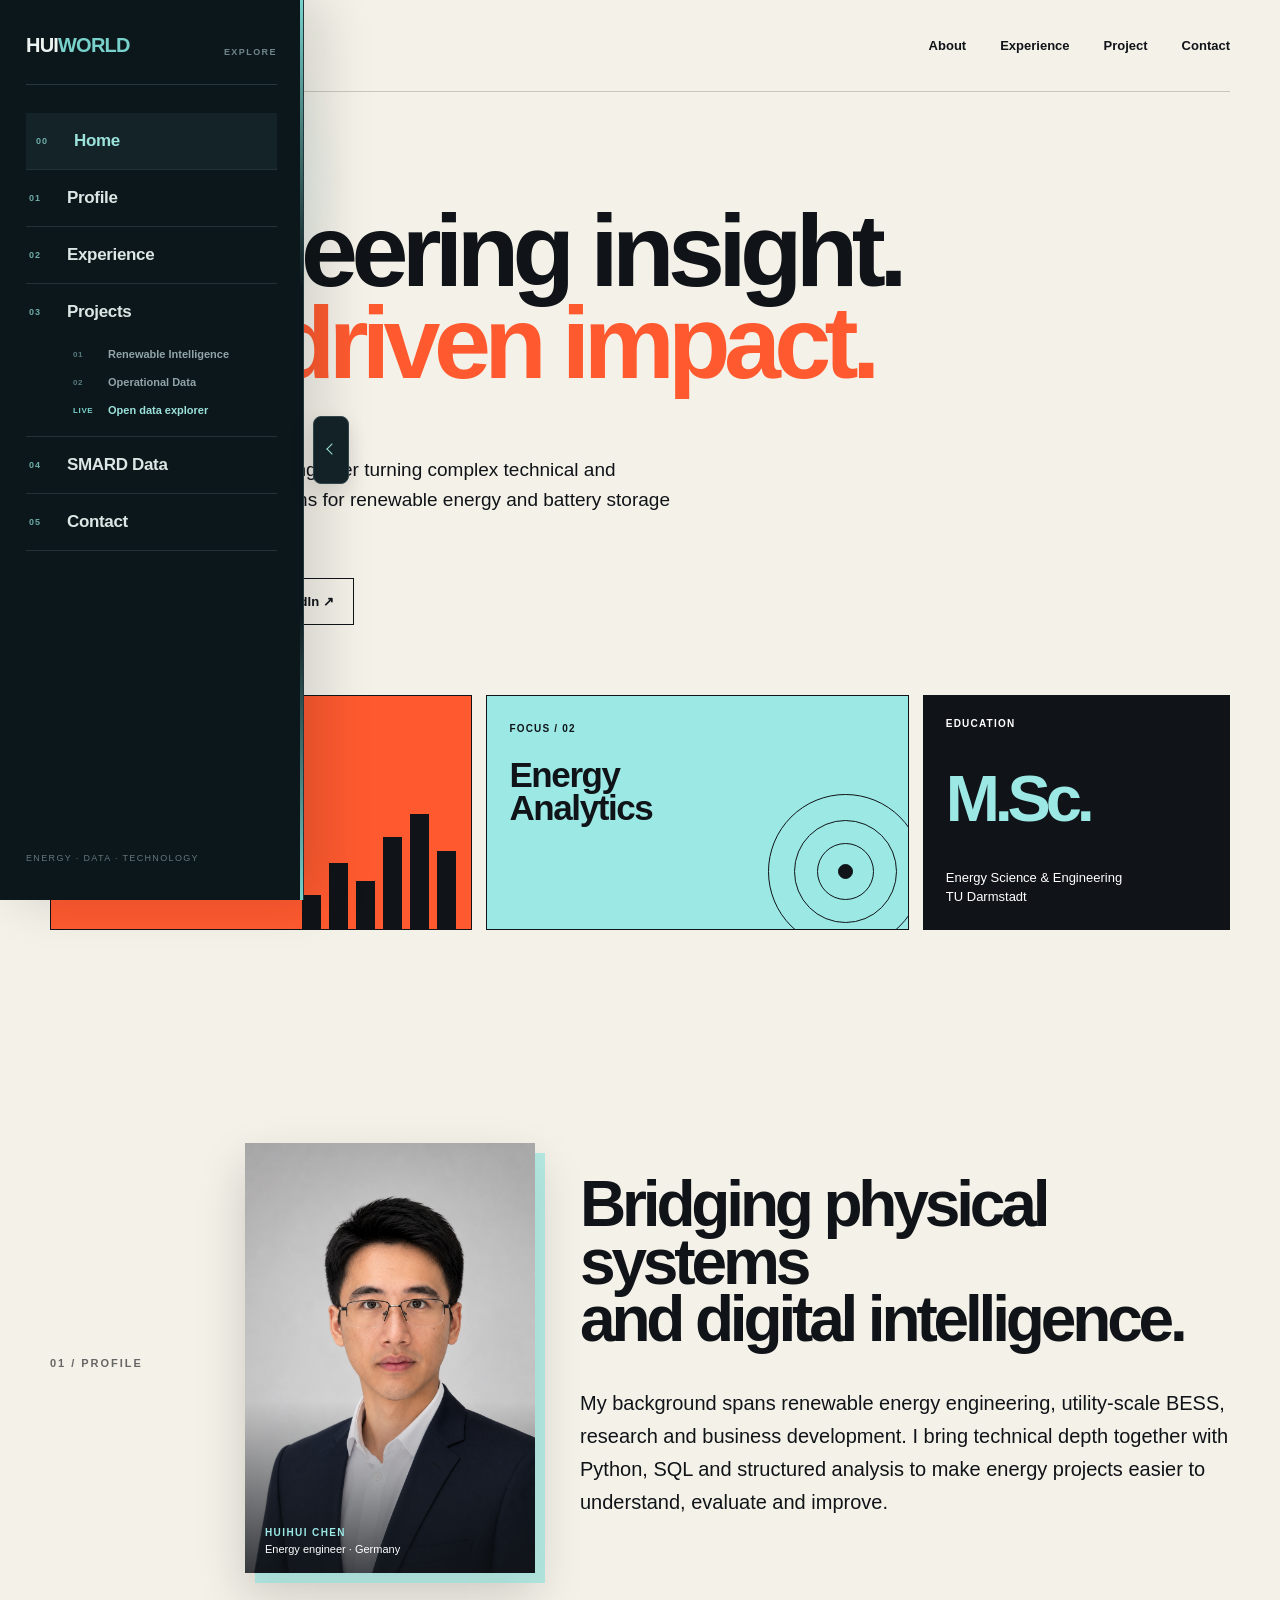
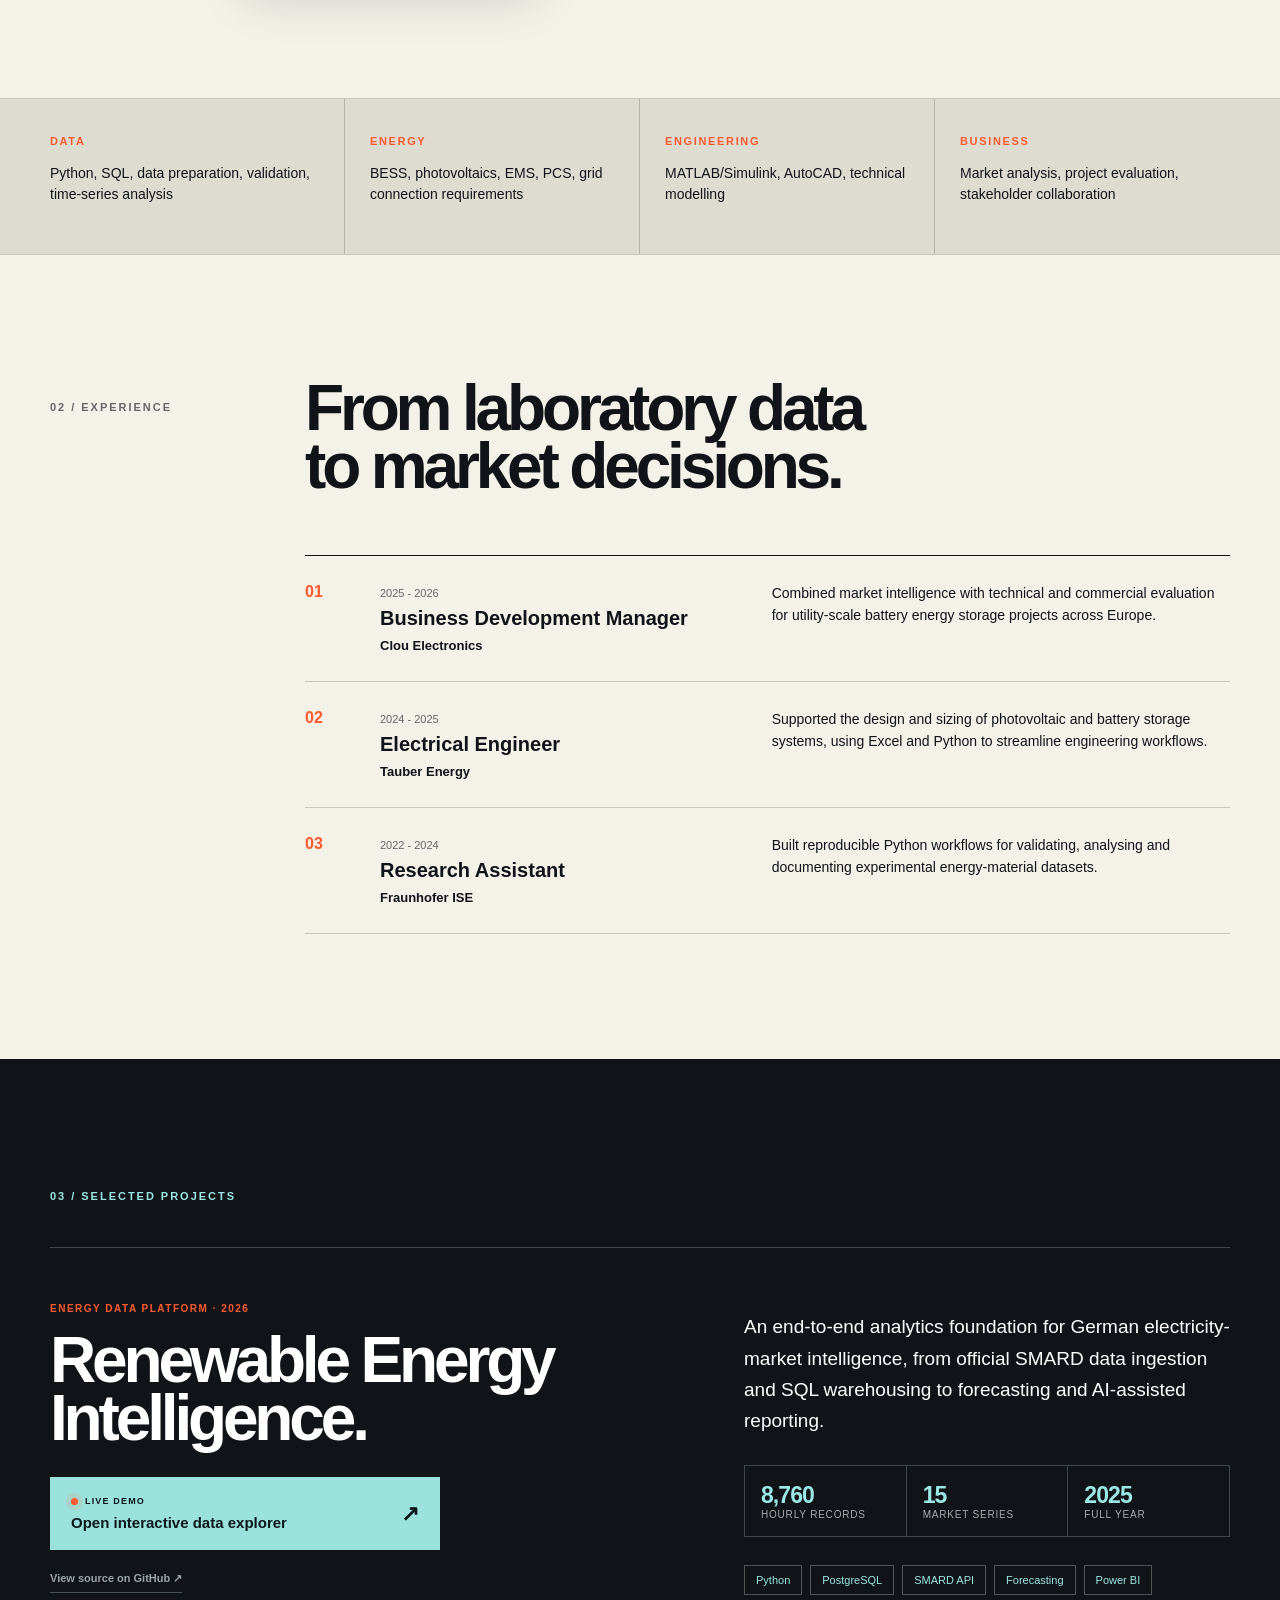
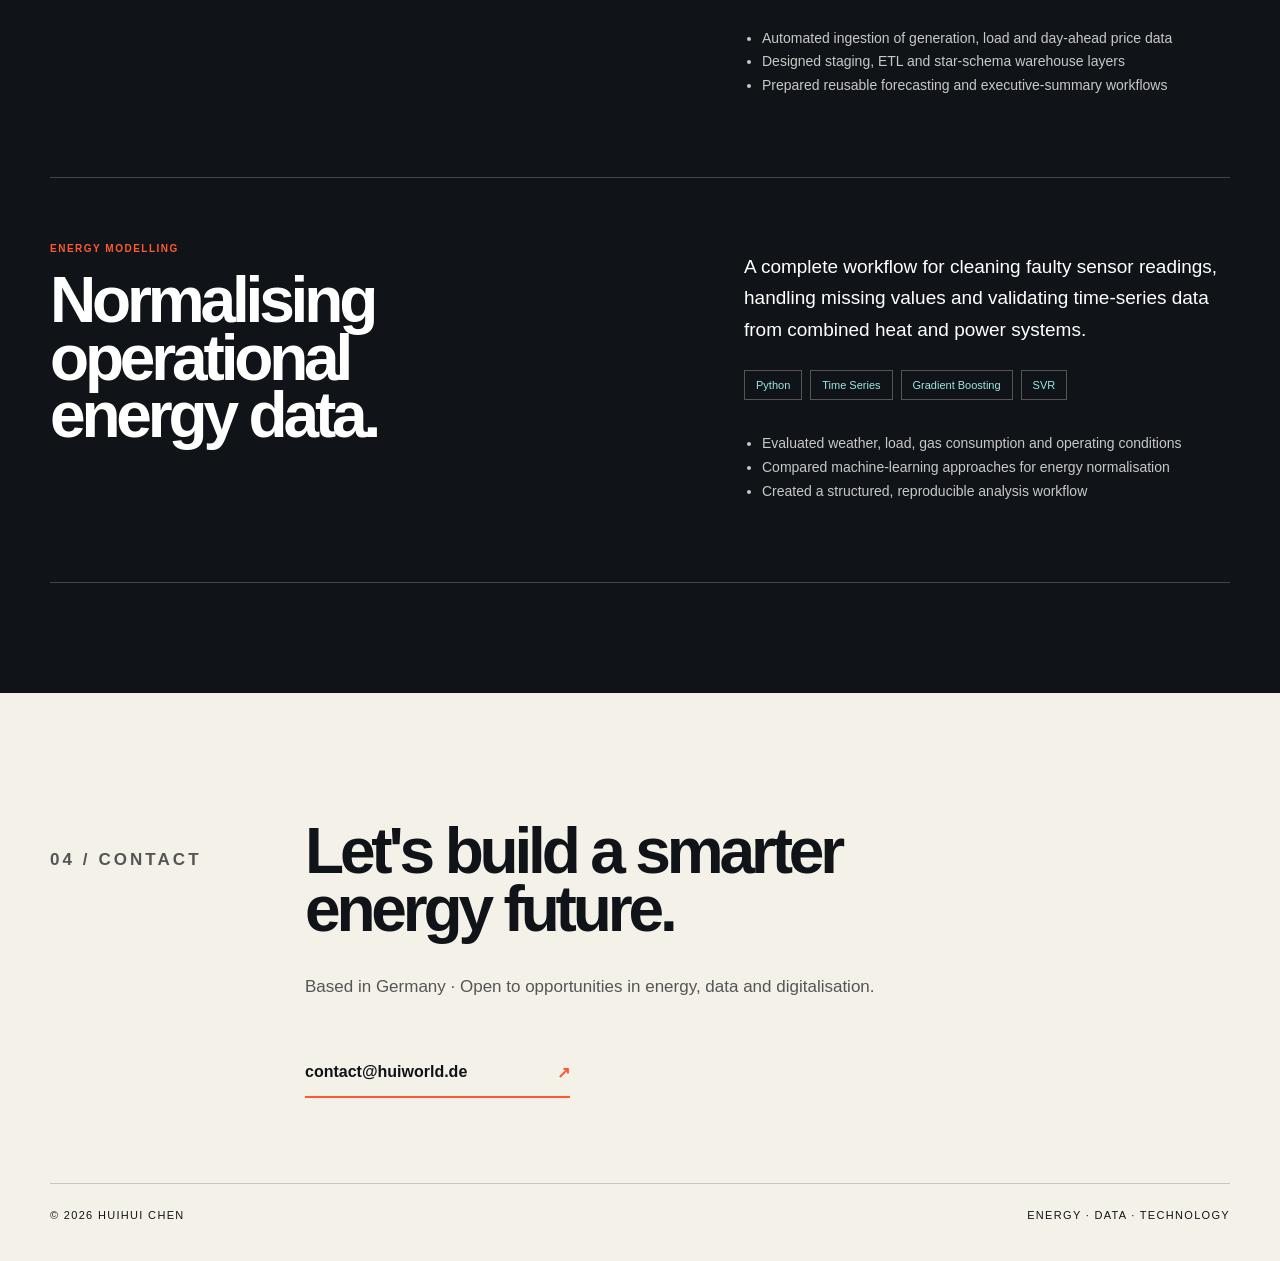
==== commit 42a29988: "Improve project navigation and live demo CTA" ====
--- a/index.html
+++ b/index.html
@@ -5,7 +5,7 @@
   <meta name="viewport" content="width=device-width,initial-scale=1">
   <meta name="description" content="Huihui Chen - Energy engineer working across battery storage, data analytics and digitalisation.">
   <title>HuiWorld | Huihui Chen</title>
-  <link rel="stylesheet" href="styles.css?v=11">
+  <link rel="stylesheet" href="styles.css?v=12">
   <link rel="stylesheet" href="portrait.css?v=9">
   <script src="script.js?v=11" defer></script>
 </head>
@@ -18,7 +18,7 @@
       <a href="#top"><span>00</span>Home</a>
       <a href="#about"><span>01</span>Profile</a>
       <a href="#experience"><span>02</span>Experience</a>
-      <a href="#project"><span>03</span>Projects</a>
+      <div class="side-project-group"><a class="side-project-parent" href="#project"><span>03</span>Projects</a><div class="side-project-list"><a href="#renewable-intelligence"><i>01</i>Renewable Intelligence</a><a href="#operational-normalisation"><i>02</i>Operational Data</a><a class="demo-shortcut" href="smard.html"><i>LIVE</i>Open data explorer</a></div></div>
       <a href="smard.html"><span>04</span>SMARD Data</a>
       <a href="mailto:contact@huiworld.de"><span>05</span>Contact</a>
     </nav>
@@ -52,8 +52,8 @@
       <article><span class="index">03</span><div><small>2022 - 2024</small><h3>Research Assistant</h3><b>Fraunhofer ISE</b></div><p>Built reproducible Python workflows for validating, analysing and documenting experimental energy-material datasets.</p></article>
     </div></div></section>
     <section class="project" id="project"><div class="shell reveal"><p class="section-no light">03 / SELECTED PROJECTS</p><div class="project-list">
-      <article class="project-entry featured"><div class="project-heading"><small>ENERGY DATA PLATFORM · 2026</small><h2>Renewable Energy<br>Intelligence.</h2><a class="project-link" href="smard.html">Explore live data <span>↗</span></a><br><a class="project-link secondary-link" href="https://github.com/acereisen/renewable-energy-intelligence" target="_blank" rel="noreferrer">View source <span>↗</span></a></div><div class="project-copy"><p>An end-to-end analytics foundation for German electricity-market intelligence, from official SMARD data ingestion and SQL warehousing to forecasting and AI-assisted reporting.</p><div class="project-metrics"><span><strong>8,760</strong>hourly records</span><span><strong>15</strong>market series</span><span><strong>2025</strong>full year</span></div><div class="tags"><span>Python</span><span>PostgreSQL</span><span>SMARD API</span><span>Forecasting</span><span>Power BI</span></div><ul><li>Automated ingestion of generation, load and day-ahead price data</li><li>Designed staging, ETL and star-schema warehouse layers</li><li>Prepared reusable forecasting and executive-summary workflows</li></ul></div></article>
-      <article class="project-entry"><div class="project-heading"><small>ENERGY MODELLING</small><h2>Normalising operational<br>energy data.</h2></div><div class="project-copy"><p>A complete workflow for cleaning faulty sensor readings, handling missing values and validating time-series data from combined heat and power systems.</p><div class="tags"><span>Python</span><span>Time Series</span><span>Gradient Boosting</span><span>SVR</span></div><ul><li>Evaluated weather, load, gas consumption and operating conditions</li><li>Compared machine-learning approaches for energy normalisation</li><li>Created a structured, reproducible analysis workflow</li></ul></div></article>
+      <article class="project-entry featured" id="renewable-intelligence"><div class="project-heading"><small>ENERGY DATA PLATFORM · 2026</small><h2>Renewable Energy<br>Intelligence.</h2><a class="live-demo-button" href="smard.html"><span class="live-status"><i></i>LIVE DEMO</span><strong>Open interactive data explorer</strong><b>↗</b></a><a class="source-link" href="https://github.com/acereisen/renewable-energy-intelligence" target="_blank" rel="noreferrer">View source on GitHub ↗</a></div><div class="project-copy"><p>An end-to-end analytics foundation for German electricity-market intelligence, from official SMARD data ingestion and SQL warehousing to forecasting and AI-assisted reporting.</p><div class="project-metrics"><span><strong>8,760</strong>hourly records</span><span><strong>15</strong>market series</span><span><strong>2025</strong>full year</span></div><div class="tags"><span>Python</span><span>PostgreSQL</span><span>SMARD API</span><span>Forecasting</span><span>Power BI</span></div><ul><li>Automated ingestion of generation, load and day-ahead price data</li><li>Designed staging, ETL and star-schema warehouse layers</li><li>Prepared reusable forecasting and executive-summary workflows</li></ul></div></article>
+      <article class="project-entry" id="operational-normalisation"><div class="project-heading"><small>ENERGY MODELLING</small><h2>Normalising operational<br>energy data.</h2></div><div class="project-copy"><p>A complete workflow for cleaning faulty sensor readings, handling missing values and validating time-series data from combined heat and power systems.</p><div class="tags"><span>Python</span><span>Time Series</span><span>Gradient Boosting</span><span>SVR</span></div><ul><li>Evaluated weather, load, gas consumption and operating conditions</li><li>Compared machine-learning approaches for energy normalisation</li><li>Created a structured, reproducible analysis workflow</li></ul></div></article>
     </div></div></section>
     <section class="contact shell reveal"><p class="section-no">04 / CONTACT</p><div><h2>Let's build a smarter<br>energy future.</h2><p>Based in Germany · Open to opportunities in energy, data and digitalisation.</p><a class="mail" href="mailto:contact@huiworld.de">contact@huiworld.de <span>↗</span></a></div></section>
   </main>
--- a/styles.css
+++ b/styles.css
@@ -6,3 +6,5 @@
 .side-nav-backdrop{position:fixed;inset:0;z-index:80;background:#10141833;opacity:0;visibility:hidden;transition:opacity .35s,visibility .35s}.side-nav{position:fixed;inset:0 auto 0 0;z-index:90;width:min(330px,84vw);padding:34px 27px 28px;background:var(--ink);color:white;display:flex;flex-direction:column;box-shadow:12px 0 35px #10141820;transform:translateX(calc(-100% + 18px));transition:transform .55s cubic-bezier(.77,0,.18,1)}.side-nav.is-open{transform:translateX(0)}.side-nav-head{display:flex;align-items:end;justify-content:space-between;padding-bottom:27px;border-bottom:1px solid #383d40}.side-brand{font-size:20px;font-weight:900;letter-spacing:-.04em}.side-brand span{color:var(--orange)}.side-nav-head small{color:#777e81;font-size:9px;font-weight:800;letter-spacing:.16em}.side-links{display:grid;margin-top:28px}.side-links a{display:grid;grid-template-columns:38px 1fr;align-items:center;padding:18px 3px;border-bottom:1px solid #303538;font-size:18px;font-weight:800;letter-spacing:-.02em;transition:padding-left .2s,color .2s,background .2s}.side-links a span{color:var(--orange);font-size:9px;letter-spacing:.12em}.side-links a:hover,.side-links a.active{padding-left:10px;color:var(--cyan);background:#ffffff05}.side-caption{margin-top:auto;color:#777e81;font-size:9px;text-transform:uppercase;letter-spacing:.15em}.side-toggle{position:absolute;left:100%;top:50%;width:48px;height:48px;display:grid;place-items:center;transform:translate(-1px,-50%);border:1px solid var(--ink);border-left:0;border-radius:0 50% 50% 0;background:var(--orange);color:var(--ink);font-size:20px;font-weight:900;cursor:pointer;box-shadow:7px 3px 15px #1014181c}.side-toggle span{transition:transform .45s}.side-nav:not(.is-open) .side-toggle span{transform:rotate(180deg)}.side-toggle:focus-visible{outline:3px solid var(--cyan);outline-offset:3px}@media(max-width:760px){.side-nav.is-open+.nav{}.side-nav.is-open~.side-nav-backdrop{opacity:1;visibility:visible}.side-nav-backdrop.is-visible{opacity:1;visibility:visible}}@media(prefers-reduced-motion:reduce){.side-nav{transition:none}}
 /* Sidebar visual refresh */
 .side-nav{width:min(304px,84vw);padding:34px 26px 28px;background:#0c171b;color:#edf3f1;box-shadow:18px 0 50px #07101424;transform:translateX(-100%);border-right:1px solid #23383d}.side-nav:after{content:"";position:absolute;inset:0 0 0 auto;width:3px;background:linear-gradient(180deg,#78d2cb,transparent 32%,transparent 68%,#78d2cb)}.side-nav.is-open{transform:translateX(0)}.side-nav-head{border-color:#26383d}.side-brand span{color:#78d2cb}.side-nav-head small{color:#6e858a}.side-links a{border-color:#223237;color:#dce6e4;font-size:17px}.side-links a span{color:#6eaaa6}.side-links a:hover,.side-links a.active{padding-left:10px;color:#9ce2dc;background:#132328}.side-caption{color:#63777b}.side-toggle{left:calc(100% + 14px);top:50%;width:46px;height:46px;transform:translateY(-50%);border:1px solid #23383d;border-radius:50%;background:#f4f1e8;color:#0c171b;box-shadow:0 7px 24px #0710142b;transition:background .2s,transform .2s,box-shadow .2s}.side-toggle:hover{background:#9ce2dc;transform:translateY(-50%) scale(1.06);box-shadow:0 9px 28px #07101438}.side-toggle span,.side-nav:not(.is-open) .side-toggle span{transform:none}.nav-chevron{position:relative;display:block;width:16px;height:16px}.nav-chevron:before{content:"";position:absolute;width:8px;height:8px;left:5px;top:3px;border:solid currentColor;border-width:0 2px 2px 0;transform:rotate(135deg);transition:transform .4s cubic-bezier(.77,0,.18,1)}.side-nav:not(.is-open) .nav-chevron:before{transform:rotate(-45deg)}.side-toggle:focus-visible{outline:3px solid #78d2cb;outline-offset:4px}.side-nav-backdrop{background:#07101442;backdrop-filter:blur(2px)}@media(max-width:760px){.side-toggle{left:calc(100% + 10px);width:43px;height:43px}}
+/* Project navigation and live-demo CTA */
+.side-project-group{border-bottom:1px solid #223237}.side-project-group>.side-project-parent{border-bottom:0}.side-project-list{display:grid;padding:0 0 12px 41px}.side-project-list a{display:flex;align-items:center;gap:10px;padding:8px 6px;border:0;color:#91a4a7;font-size:11px;font-weight:700;letter-spacing:0}.side-project-list a:hover{padding-left:10px;color:#9ce2dc;background:transparent}.side-project-list i{min-width:25px;color:#577b7e;font-size:8px;font-style:normal;letter-spacing:.08em}.side-project-list .demo-shortcut{color:#9ce2dc}.side-project-list .demo-shortcut i{color:#78d2cb;font-weight:900}.side-toggle{left:calc(100% + 10px);width:36px;height:68px;border-radius:8px;background:#122226;color:#9ce2dc;border-color:#30454a;box-shadow:0 8px 24px #07101424}.side-toggle:hover{background:#1b3035;transform:translateY(-50%) translateX(2px);box-shadow:0 10px 26px #07101430}.nav-chevron:before{left:5px;top:3px;width:7px;height:7px;border-width:0 1.5px 1.5px 0}.live-demo-button{display:grid;grid-template-columns:1fr auto;gap:8px 20px;align-items:center;width:min(390px,100%);margin:30px 0 15px;padding:18px 20px;background:#9ce2dc;color:#0c171b;border:1px solid #9ce2dc;transition:transform .2s,box-shadow .2s,background .2s}.live-demo-button:hover{transform:translateY(-3px);background:#b5eee9;box-shadow:7px 7px 0 #ff5a2f}.live-demo-button .live-status{display:flex;align-items:center;gap:7px;grid-column:1;font-size:9px;font-weight:900;letter-spacing:.13em}.live-status i{width:7px;height:7px;border-radius:50%;background:#ff5a2f;box-shadow:0 0 0 5px #ff5a2f1c;animation:pulse 1.6s infinite}.live-demo-button strong{grid-column:1;font-size:15px}.live-demo-button b{grid-column:2;grid-row:1/3;font-size:22px}.source-link{display:inline-block;padding:7px 0;color:#9ba4a6;border-bottom:1px solid #4b5558;font-size:11px;font-weight:700}.source-link:hover{color:white;border-color:#9ce2dc}.project-entry{scroll-margin-top:35px}@media(max-width:760px){.side-toggle{left:calc(100% + 8px);width:34px;height:60px}.side-project-list{padding-left:38px}.live-demo-button{width:100%}}
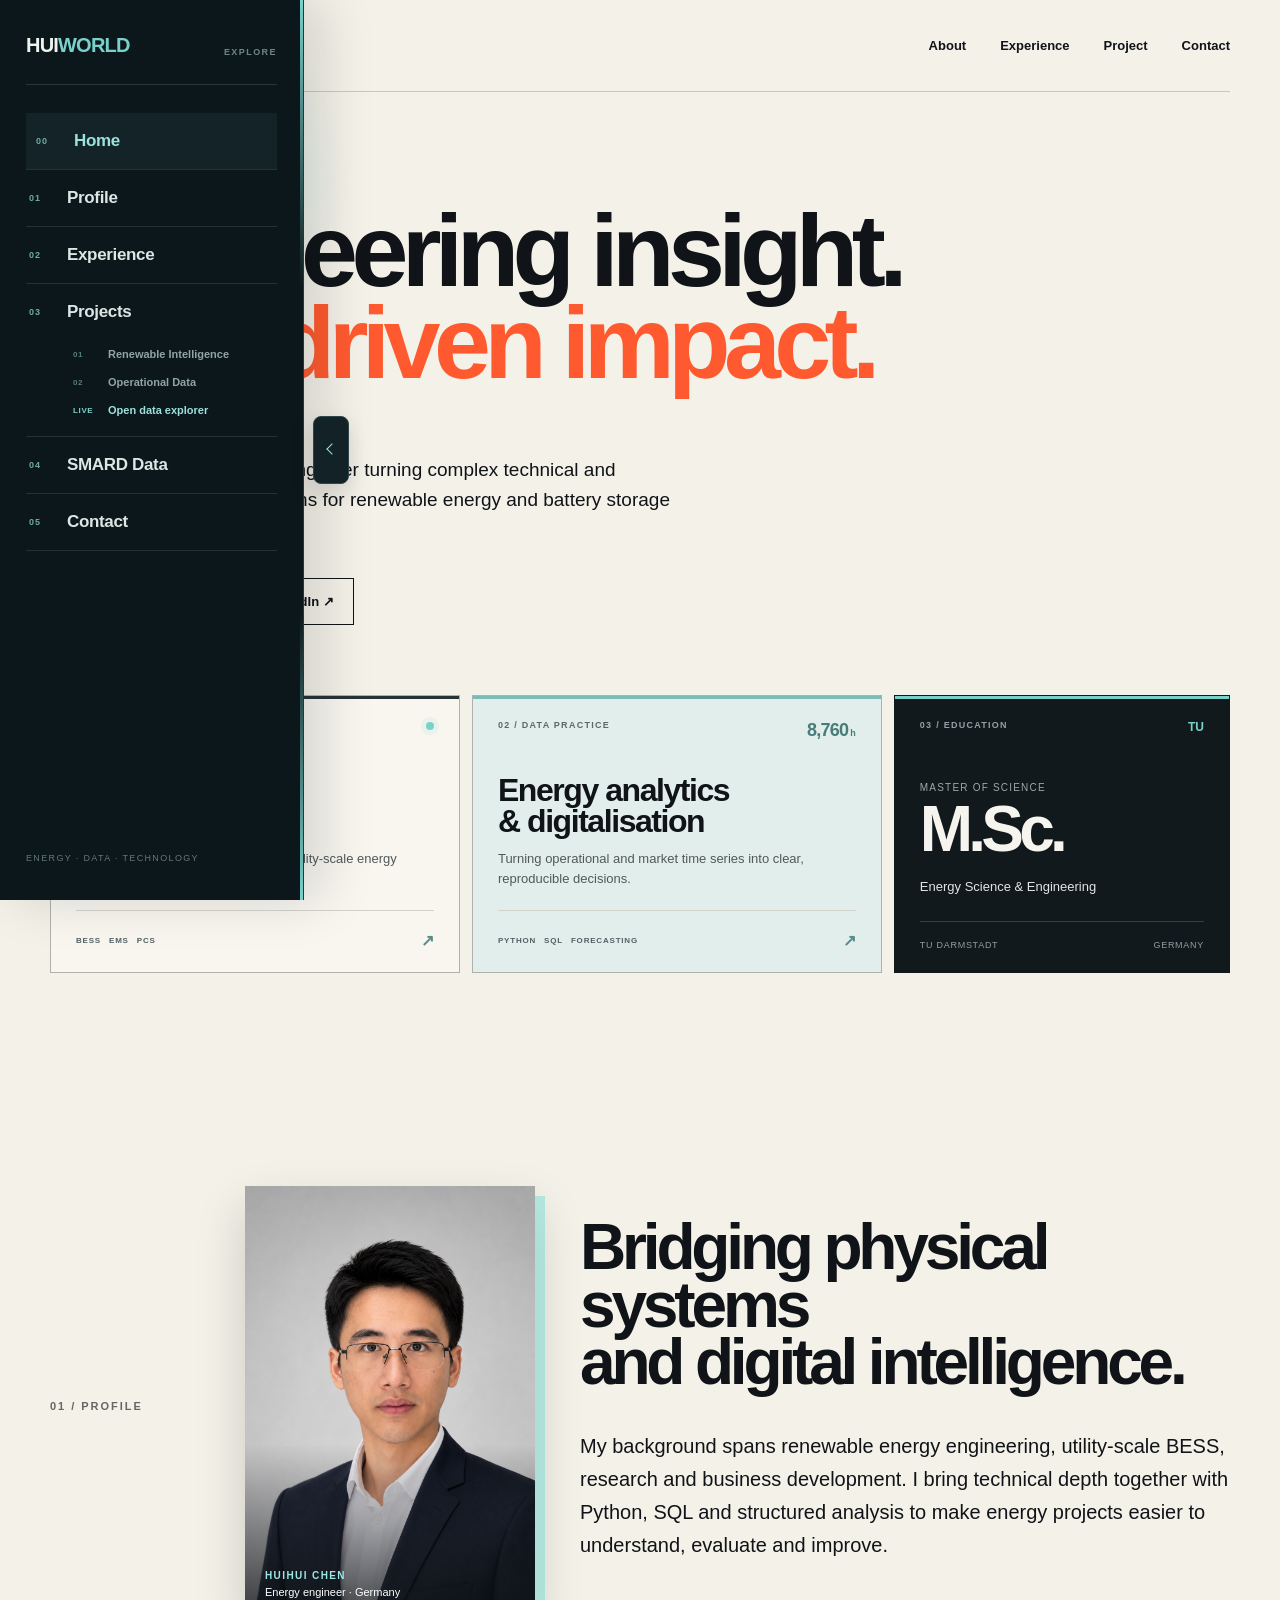
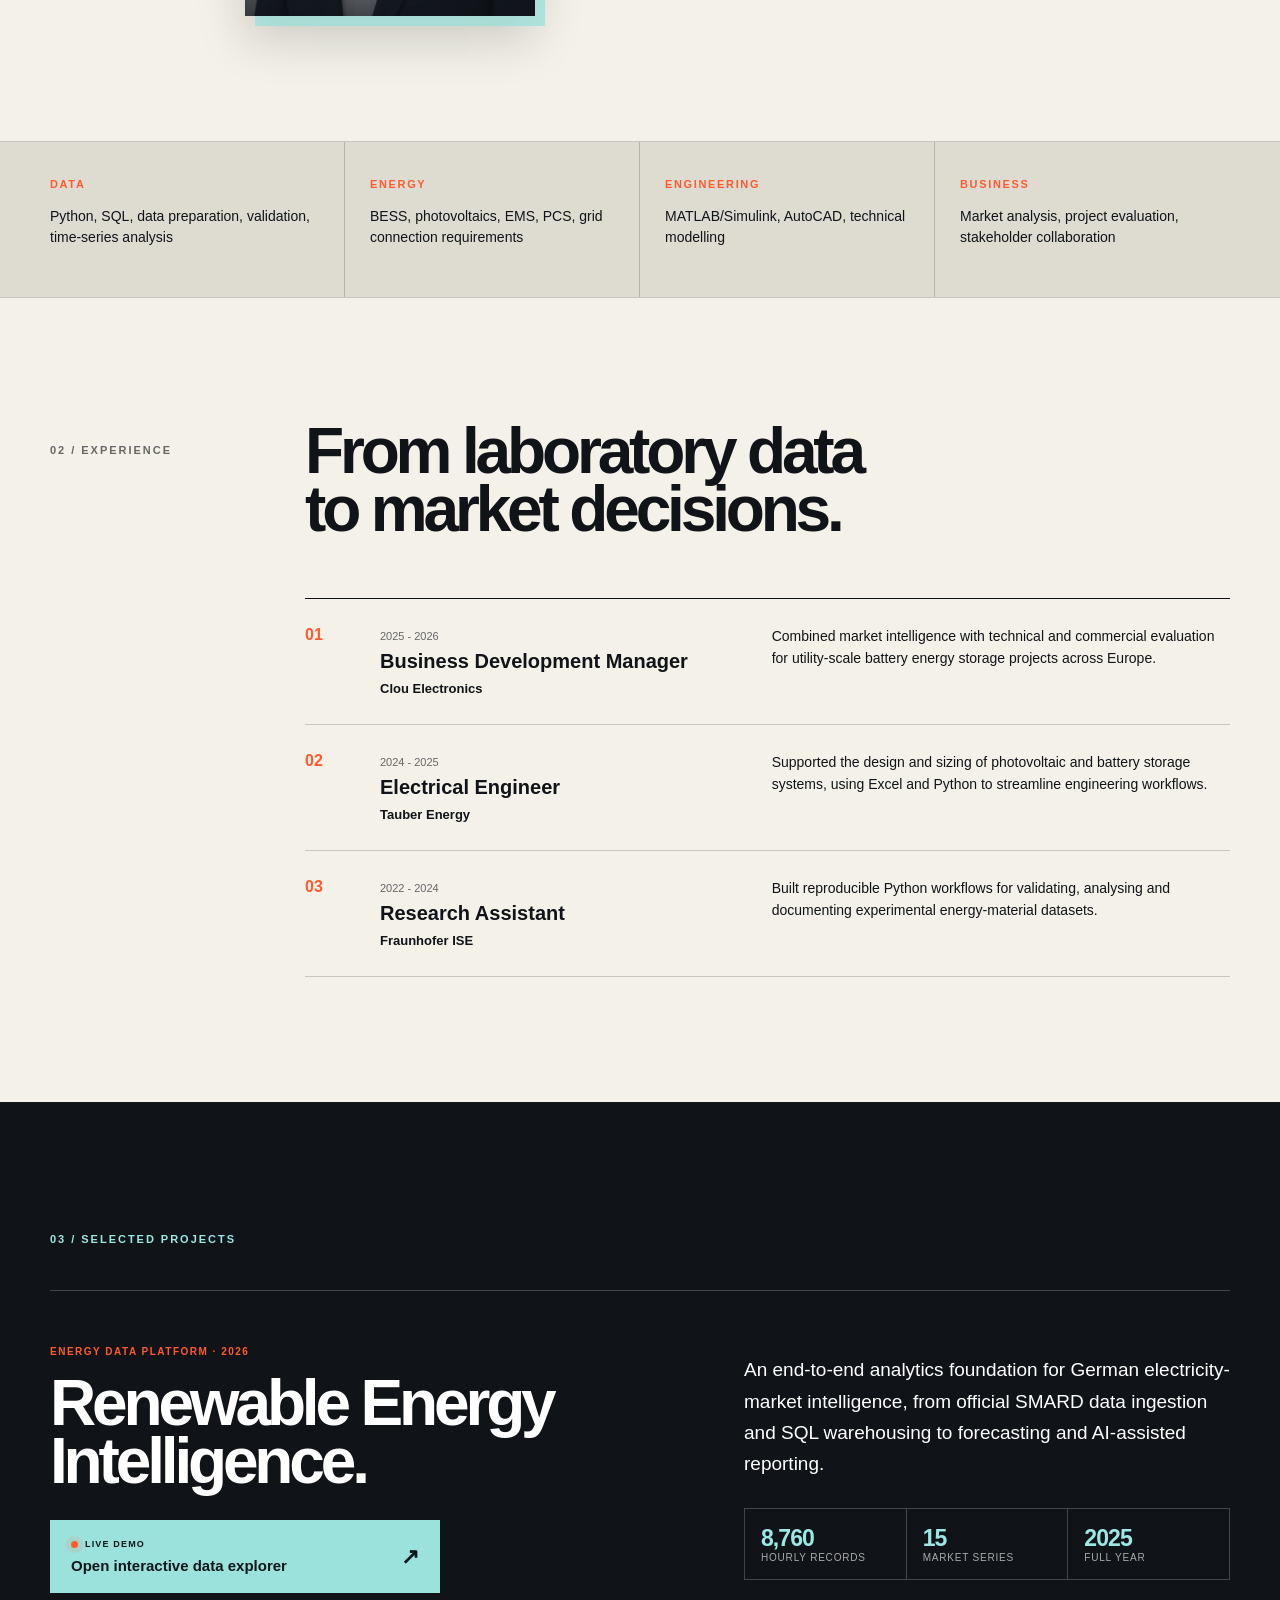
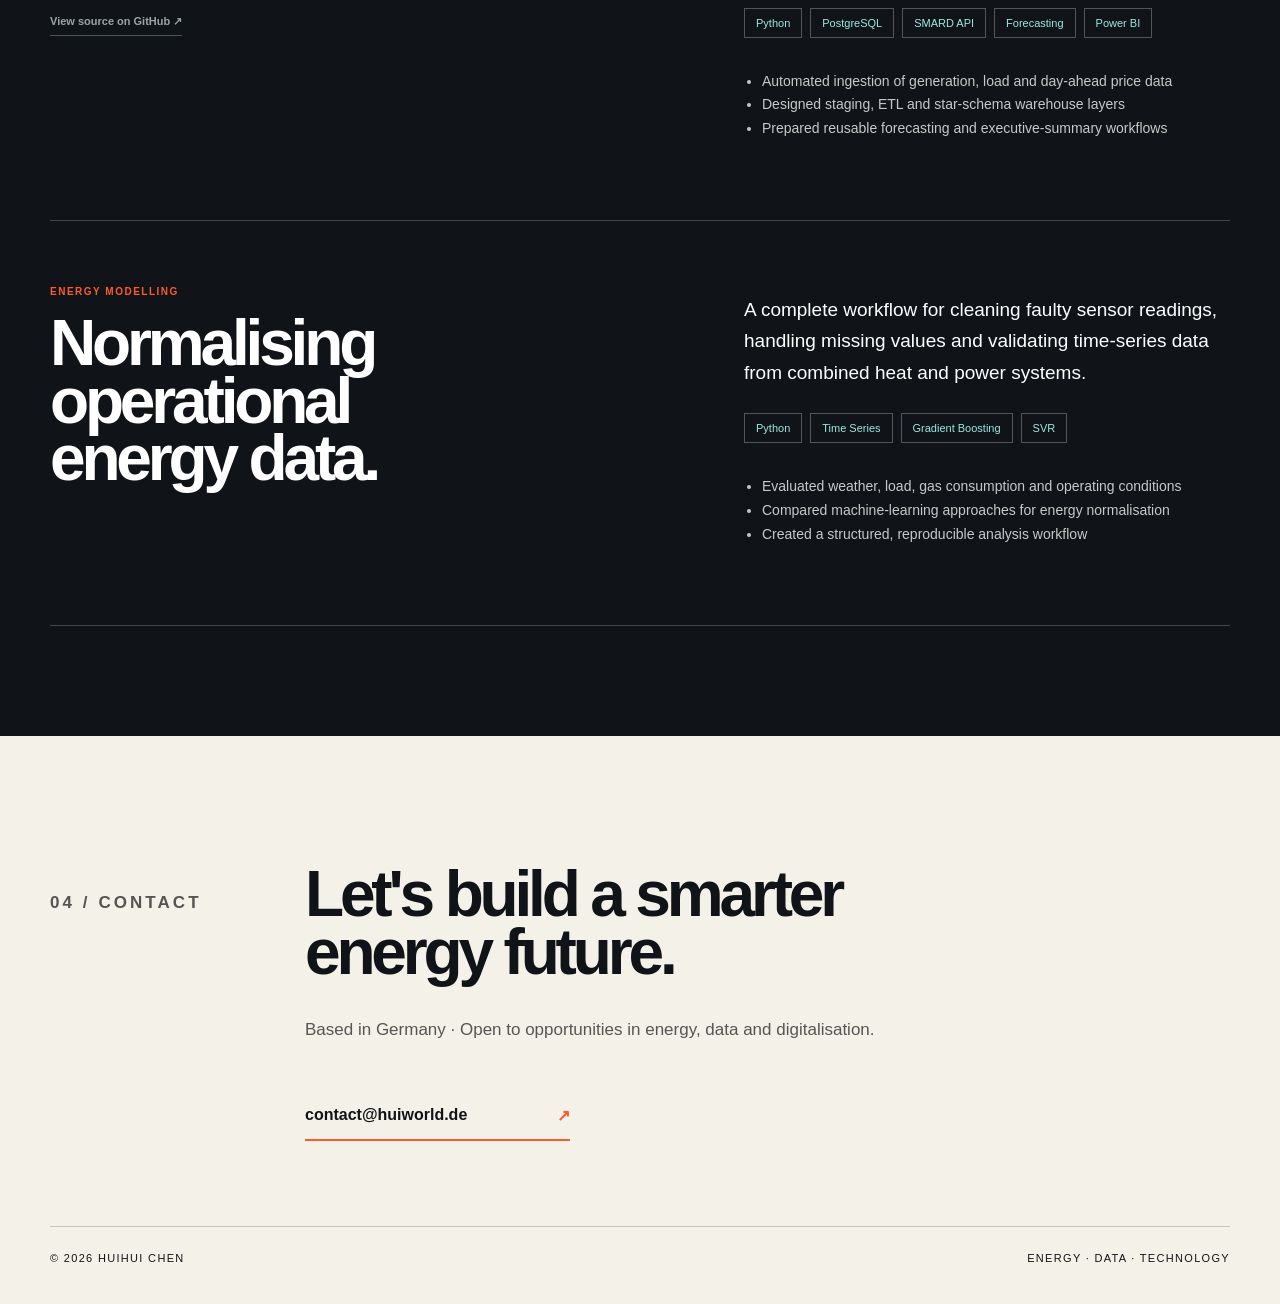
==== commit e233ba14: "Redesign expertise overview cards" ====
--- a/index.html
+++ b/index.html
@@ -5,7 +5,7 @@
   <meta name="viewport" content="width=device-width,initial-scale=1">
   <meta name="description" content="Huihui Chen - Energy engineer working across battery storage, data analytics and digitalisation.">
   <title>HuiWorld | Huihui Chen</title>
-  <link rel="stylesheet" href="styles.css?v=12">
+  <link rel="stylesheet" href="styles.css?v=13">
   <link rel="stylesheet" href="portrait.css?v=9">
   <script src="script.js?v=11" defer></script>
 </head>
@@ -34,9 +34,9 @@
       <p class="lede">I'm Huihui Chen, an energy engineer turning complex technical and market data into clear decisions for renewable energy and battery storage projects.</p>
       <div class="actions"><a class="button primary" href="#experience">Explore my work <span>↘</span></a><a class="button secondary" href="https://linkedin.com/in/willi-chen" target="_blank" rel="noreferrer">LinkedIn ↗</a></div>
       <div class="hero-grid">
-        <article class="signal-card tilt"><small>FOCUS / 01</small><strong>Battery<br>Intelligence</strong><div class="bars"><b></b><b></b><b></b><b></b><b></b><b></b></div></article>
-        <article class="signal-card cyan tilt"><small>FOCUS / 02</small><strong>Energy<br>Analytics</strong><div class="orbit"><i></i><i></i><i></i></div></article>
-        <article class="metric-card tilt"><small>EDUCATION</small><strong>M.Sc.</strong><span>Energy Science &amp; Engineering<br>TU Darmstadt</span></article>
+        <article class="capability-card tilt"><div class="card-top"><small>01 / ENERGY SYSTEMS</small><i class="status-dot"></i></div><h3>Battery systems<br>intelligence</h3><p>Technical and commercial insight for utility-scale energy storage projects.</p><div class="card-footer"><span>BESS</span><span>EMS</span><span>PCS</span><b>↗</b></div></article>
+        <article class="capability-card analytics-card tilt"><div class="card-top"><small>02 / DATA PRACTICE</small><span class="data-mark">8,760<em>h</em></span></div><h3>Energy analytics<br>&amp; digitalisation</h3><p>Turning operational and market time series into clear, reproducible decisions.</p><div class="card-footer"><span>PYTHON</span><span>SQL</span><span>FORECASTING</span><b>↗</b></div></article>
+        <article class="capability-card education-card tilt"><div class="card-top"><small>03 / EDUCATION</small><span class="degree-year">TU</span></div><div class="degree"><span>Master of Science</span><strong>M.Sc.</strong></div><p>Energy Science &amp; Engineering</p><div class="education-meta"><span>TU Darmstadt</span><span>Germany</span></div></article>
       </div>
     </section>
     <section class="section shell reveal" id="about"><p class="section-no">01 / PROFILE</p><figure class="portrait-card"><img src="assets/huihui-chen.png" alt="Portrait of Huihui Chen"><figcaption><small>HUIHUI CHEN</small><span>Energy engineer · Germany</span></figcaption></figure><div><h2>Bridging physical systems<br>and digital intelligence.</h2><p class="large">My background spans renewable energy engineering, utility-scale BESS, research and business development. I bring technical depth together with Python, SQL and structured analysis to make energy projects easier to understand, evaluate and improve.</p></div></section>
--- a/styles.css
+++ b/styles.css
@@ -8,3 +8,5 @@
 .side-nav{width:min(304px,84vw);padding:34px 26px 28px;background:#0c171b;color:#edf3f1;box-shadow:18px 0 50px #07101424;transform:translateX(-100%);border-right:1px solid #23383d}.side-nav:after{content:"";position:absolute;inset:0 0 0 auto;width:3px;background:linear-gradient(180deg,#78d2cb,transparent 32%,transparent 68%,#78d2cb)}.side-nav.is-open{transform:translateX(0)}.side-nav-head{border-color:#26383d}.side-brand span{color:#78d2cb}.side-nav-head small{color:#6e858a}.side-links a{border-color:#223237;color:#dce6e4;font-size:17px}.side-links a span{color:#6eaaa6}.side-links a:hover,.side-links a.active{padding-left:10px;color:#9ce2dc;background:#132328}.side-caption{color:#63777b}.side-toggle{left:calc(100% + 14px);top:50%;width:46px;height:46px;transform:translateY(-50%);border:1px solid #23383d;border-radius:50%;background:#f4f1e8;color:#0c171b;box-shadow:0 7px 24px #0710142b;transition:background .2s,transform .2s,box-shadow .2s}.side-toggle:hover{background:#9ce2dc;transform:translateY(-50%) scale(1.06);box-shadow:0 9px 28px #07101438}.side-toggle span,.side-nav:not(.is-open) .side-toggle span{transform:none}.nav-chevron{position:relative;display:block;width:16px;height:16px}.nav-chevron:before{content:"";position:absolute;width:8px;height:8px;left:5px;top:3px;border:solid currentColor;border-width:0 2px 2px 0;transform:rotate(135deg);transition:transform .4s cubic-bezier(.77,0,.18,1)}.side-nav:not(.is-open) .nav-chevron:before{transform:rotate(-45deg)}.side-toggle:focus-visible{outline:3px solid #78d2cb;outline-offset:4px}.side-nav-backdrop{background:#07101442;backdrop-filter:blur(2px)}@media(max-width:760px){.side-toggle{left:calc(100% + 10px);width:43px;height:43px}}
 /* Project navigation and live-demo CTA */
 .side-project-group{border-bottom:1px solid #223237}.side-project-group>.side-project-parent{border-bottom:0}.side-project-list{display:grid;padding:0 0 12px 41px}.side-project-list a{display:flex;align-items:center;gap:10px;padding:8px 6px;border:0;color:#91a4a7;font-size:11px;font-weight:700;letter-spacing:0}.side-project-list a:hover{padding-left:10px;color:#9ce2dc;background:transparent}.side-project-list i{min-width:25px;color:#577b7e;font-size:8px;font-style:normal;letter-spacing:.08em}.side-project-list .demo-shortcut{color:#9ce2dc}.side-project-list .demo-shortcut i{color:#78d2cb;font-weight:900}.side-toggle{left:calc(100% + 10px);width:36px;height:68px;border-radius:8px;background:#122226;color:#9ce2dc;border-color:#30454a;box-shadow:0 8px 24px #07101424}.side-toggle:hover{background:#1b3035;transform:translateY(-50%) translateX(2px);box-shadow:0 10px 26px #07101430}.nav-chevron:before{left:5px;top:3px;width:7px;height:7px;border-width:0 1.5px 1.5px 0}.live-demo-button{display:grid;grid-template-columns:1fr auto;gap:8px 20px;align-items:center;width:min(390px,100%);margin:30px 0 15px;padding:18px 20px;background:#9ce2dc;color:#0c171b;border:1px solid #9ce2dc;transition:transform .2s,box-shadow .2s,background .2s}.live-demo-button:hover{transform:translateY(-3px);background:#b5eee9;box-shadow:7px 7px 0 #ff5a2f}.live-demo-button .live-status{display:flex;align-items:center;gap:7px;grid-column:1;font-size:9px;font-weight:900;letter-spacing:.13em}.live-status i{width:7px;height:7px;border-radius:50%;background:#ff5a2f;box-shadow:0 0 0 5px #ff5a2f1c;animation:pulse 1.6s infinite}.live-demo-button strong{grid-column:1;font-size:15px}.live-demo-button b{grid-column:2;grid-row:1/3;font-size:22px}.source-link{display:inline-block;padding:7px 0;color:#9ba4a6;border-bottom:1px solid #4b5558;font-size:11px;font-weight:700}.source-link:hover{color:white;border-color:#9ce2dc}.project-entry{scroll-margin-top:35px}@media(max-width:760px){.side-toggle{left:calc(100% + 8px);width:34px;height:60px}.side-project-list{padding-left:38px}.live-demo-button{width:100%}}
+/* Refined expertise overview */
+.hero-grid{grid-template-columns:1fr 1fr .82fr;gap:12px}.capability-card{min-height:278px;padding:24px 25px 22px;border:1px solid #aeb1aa;background:#f8f6ef;display:flex;flex-direction:column;position:relative;overflow:hidden;transition:transform .18s ease,box-shadow .25s,border-color .25s}.capability-card:before{content:"";position:absolute;left:0;right:0;top:0;height:3px;background:#263337}.capability-card:hover{border-color:#263337;box-shadow:7px 7px 0 #d7d4ca}.card-top{display:flex;align-items:flex-start;justify-content:space-between;min-height:38px}.card-top small{font-size:9px;font-weight:900;letter-spacing:.14em;color:#5f6869}.status-dot{width:8px;height:8px;margin-top:2px;border-radius:50%;background:#78d2cb;box-shadow:0 0 0 5px #78d2cb1f}.capability-card h3{margin:17px 0 12px;font-size:clamp(26px,2.5vw,36px);line-height:.97;letter-spacing:-.045em;text-transform:none}.capability-card>p{max-width:330px;margin:0;color:#51595a;font-size:13px;line-height:1.55}.card-footer{display:flex;align-items:center;gap:8px;margin-top:auto;padding-top:20px;border-top:1px solid #d2d1ca}.card-footer span{font-size:8px;font-weight:900;letter-spacing:.1em;color:#536063}.card-footer b{margin-left:auto;color:#568d8a;font-size:16px}.analytics-card{background:#e2eeeb}.analytics-card:before{background:#78bdb8}.analytics-card:hover{box-shadow:7px 7px 0 #b6d4d0}.data-mark{color:#477c79;font-size:18px;font-weight:900;letter-spacing:-.04em}.data-mark em{margin-left:2px;font-size:9px;font-style:normal;letter-spacing:0}.education-card{background:#12191c;color:#f5f4ee;border-color:#12191c}.education-card:before{background:#78d2cb}.education-card:hover{border-color:#12191c;box-shadow:7px 7px 0 #78d2cb}.education-card .card-top small{color:#93a1a3}.degree-year{color:#78d2cb;font-size:12px;font-weight:900}.degree{margin:24px 0 16px}.degree span{display:block;margin-bottom:4px;color:#9ca8aa;font-size:10px;text-transform:uppercase;letter-spacing:.12em}.degree strong{font-size:clamp(49px,5vw,68px);line-height:1;letter-spacing:-.075em;color:#f5f4ee}.education-card>p{color:#e0e5e4}.education-meta{display:flex;justify-content:space-between;gap:12px;margin-top:auto;padding-top:18px;border-top:1px solid #344044;color:#8fa0a2;font-size:9px;text-transform:uppercase;letter-spacing:.08em}@media(max-width:760px){.hero-grid{grid-template-columns:1fr}.capability-card{min-height:250px}.capability-card h3{font-size:32px}}
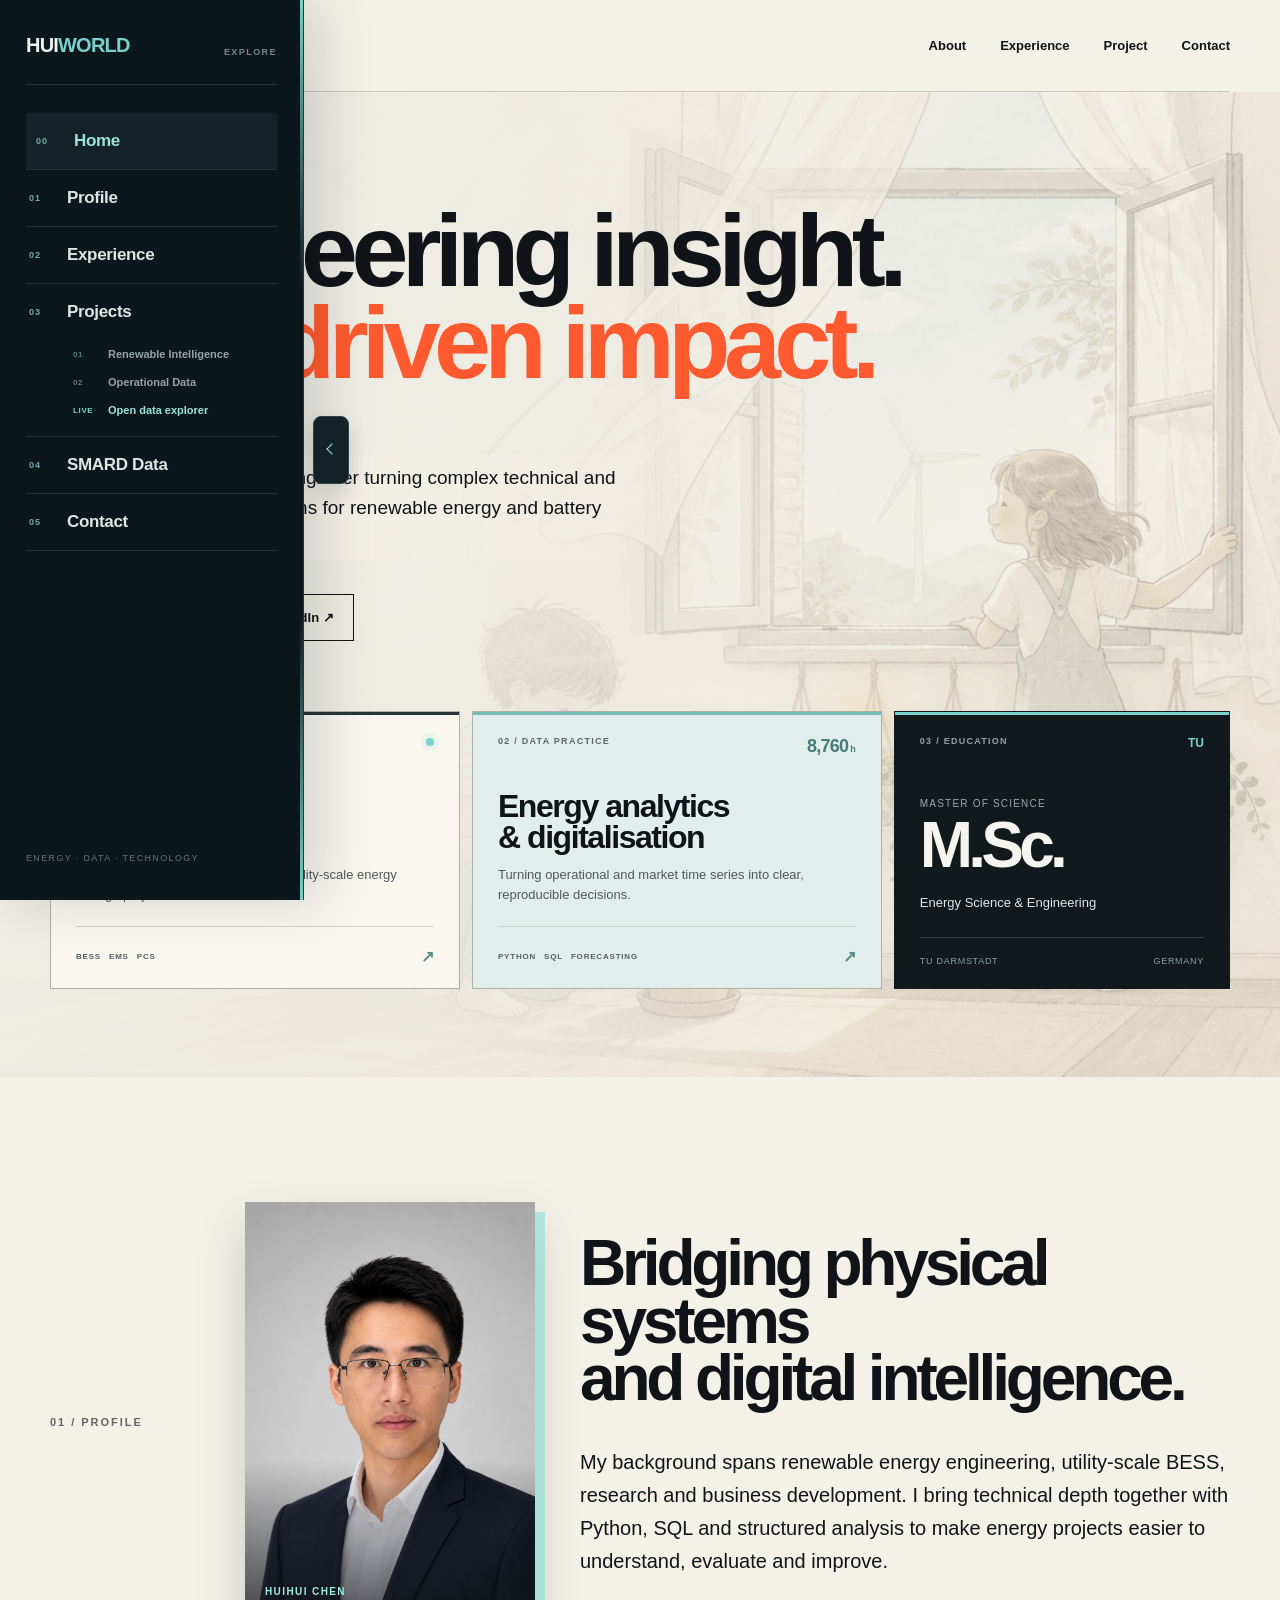
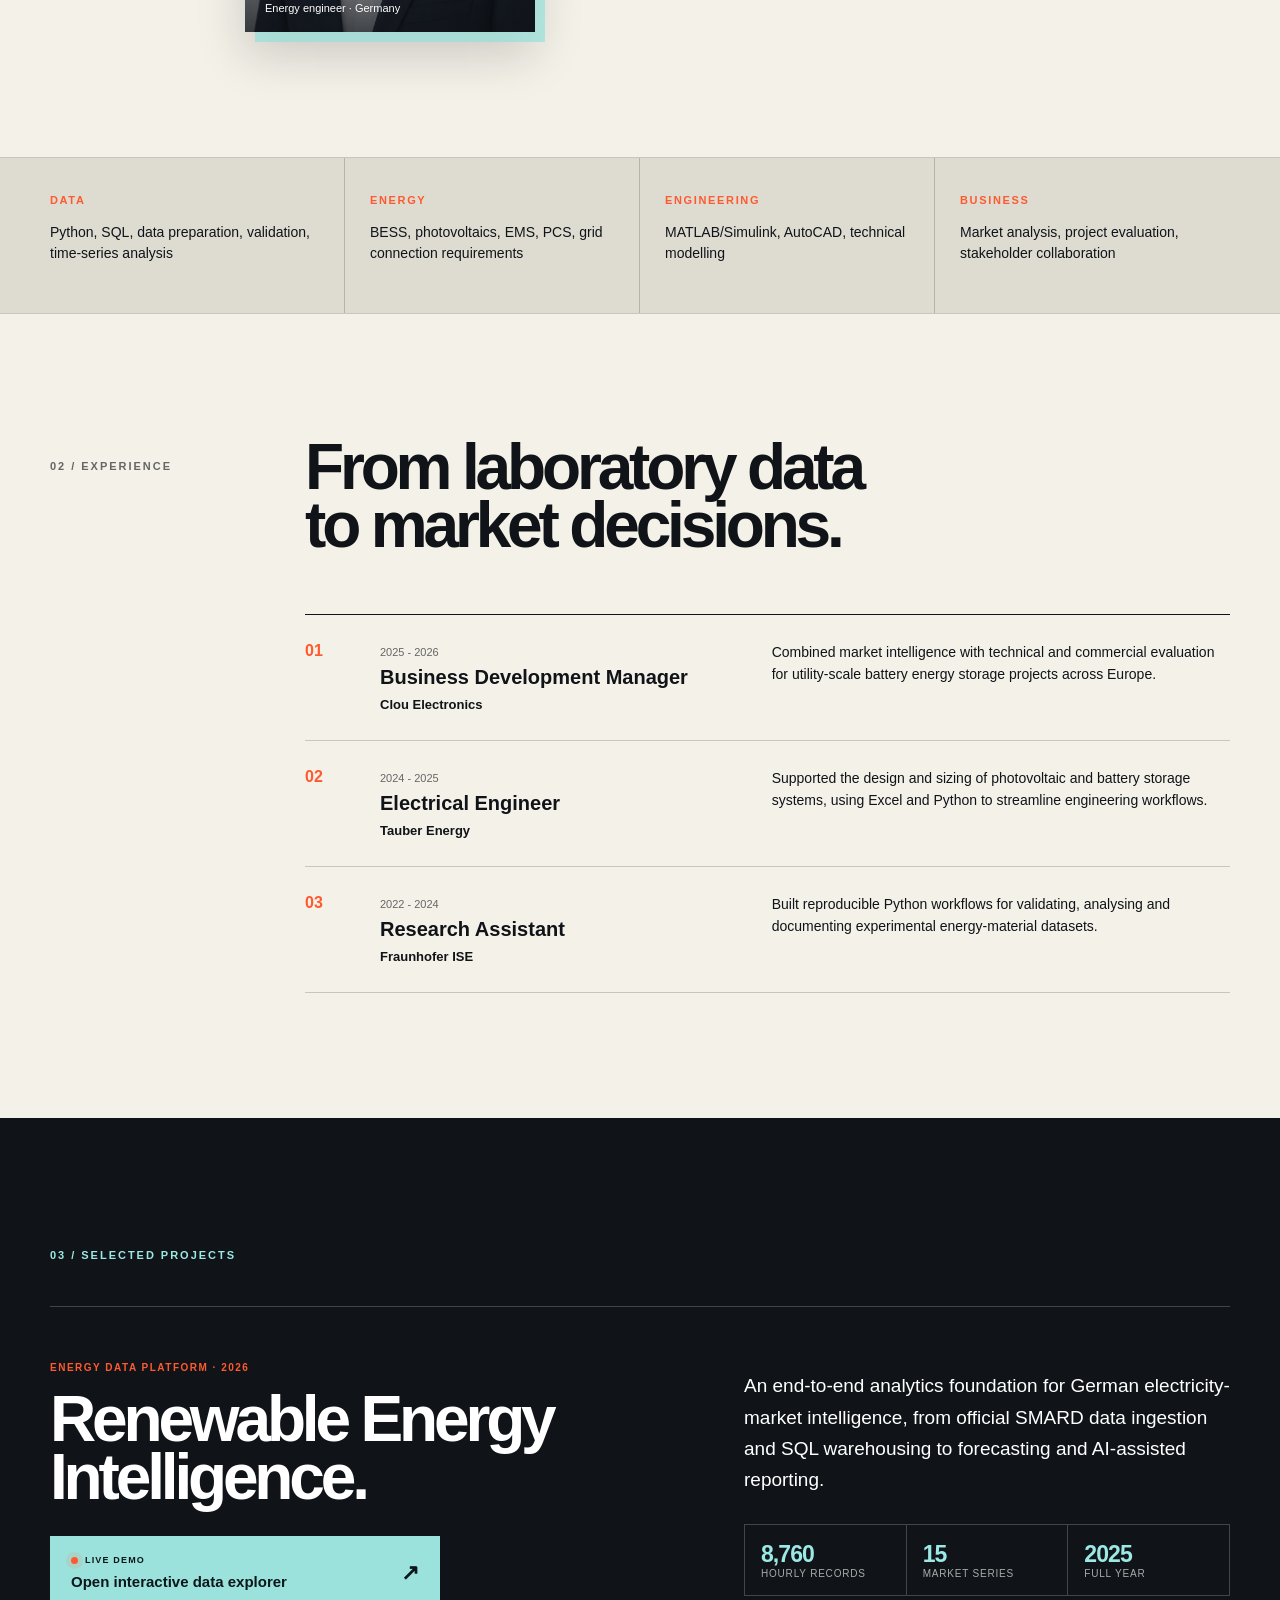
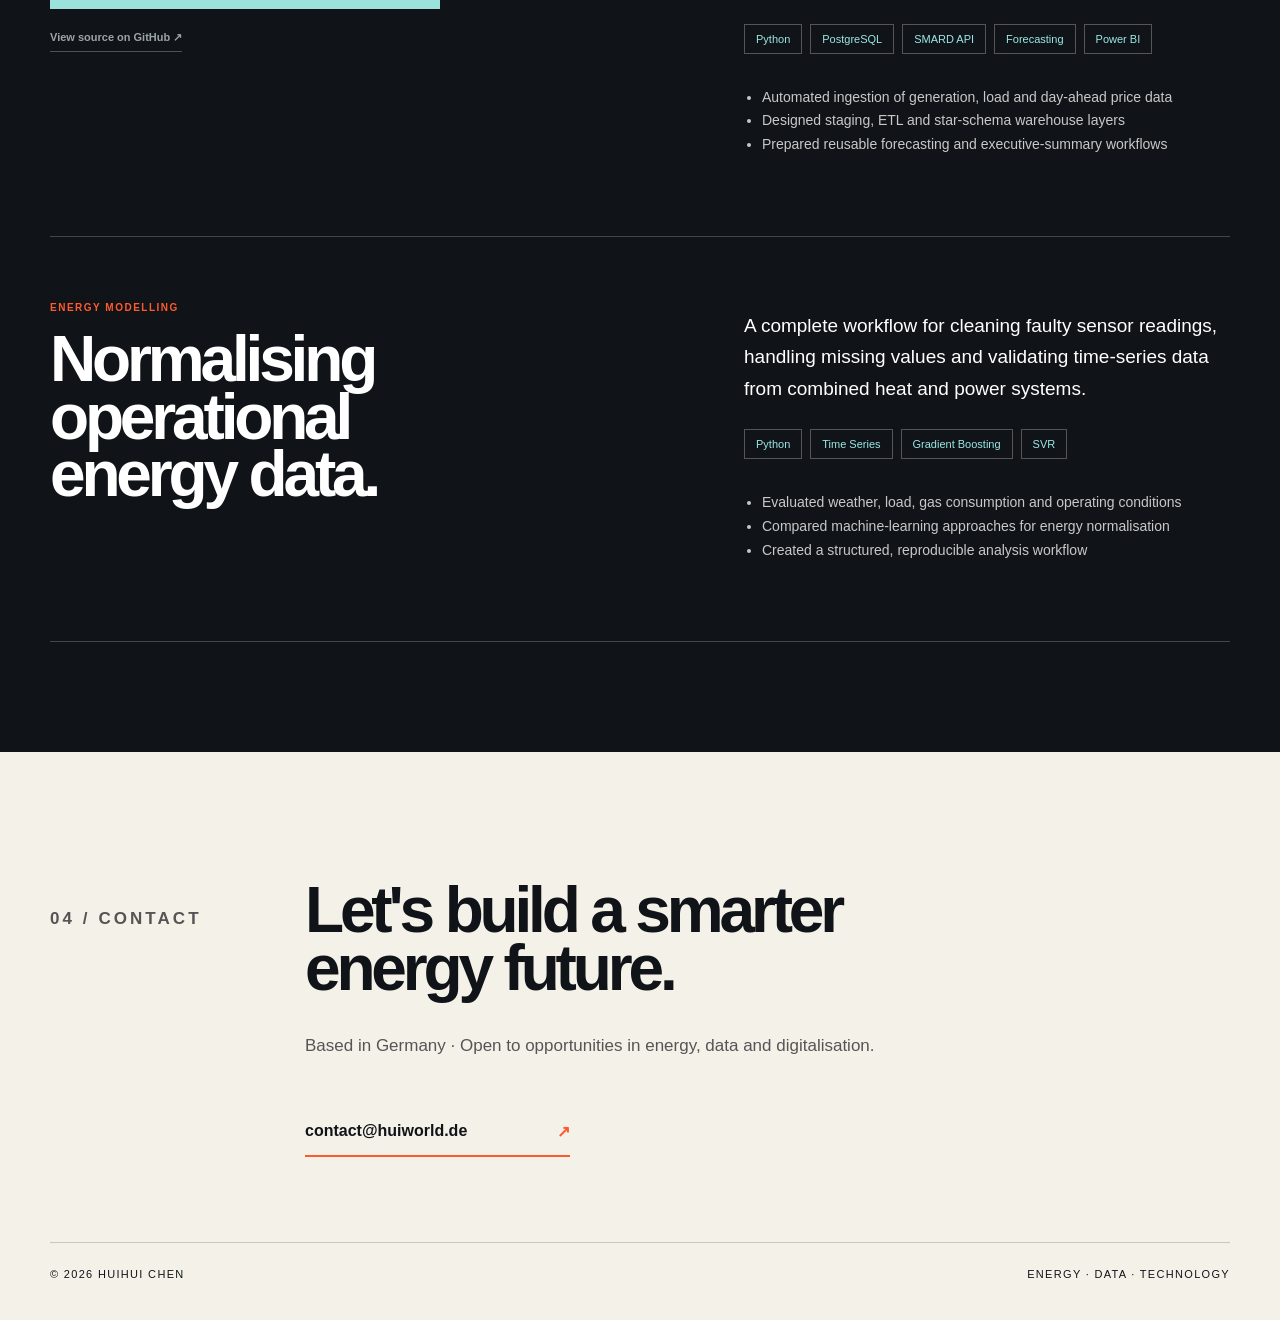
==== commit 2794accf: "Add animated illustrated hero background" ====
--- a/index.html
+++ b/index.html
@@ -5,7 +5,8 @@
   <meta name="viewport" content="width=device-width,initial-scale=1">
   <meta name="description" content="Huihui Chen - Energy engineer working across battery storage, data analytics and digitalisation.">
   <title>HuiWorld | Huihui Chen</title>
-  <link rel="stylesheet" href="styles.css?v=13">
+  <link rel="preload" as="image" href="assets/hero-children-garden.webp" type="image/webp">
+  <link rel="stylesheet" href="styles.css?v=14">
   <link rel="stylesheet" href="portrait.css?v=9">
   <script src="script.js?v=11" defer></script>
 </head>
--- a/styles.css
+++ b/styles.css
@@ -10,3 +10,6 @@
 .side-project-group{border-bottom:1px solid #223237}.side-project-group>.side-project-parent{border-bottom:0}.side-project-list{display:grid;padding:0 0 12px 41px}.side-project-list a{display:flex;align-items:center;gap:10px;padding:8px 6px;border:0;color:#91a4a7;font-size:11px;font-weight:700;letter-spacing:0}.side-project-list a:hover{padding-left:10px;color:#9ce2dc;background:transparent}.side-project-list i{min-width:25px;color:#577b7e;font-size:8px;font-style:normal;letter-spacing:.08em}.side-project-list .demo-shortcut{color:#9ce2dc}.side-project-list .demo-shortcut i{color:#78d2cb;font-weight:900}.side-toggle{left:calc(100% + 10px);width:36px;height:68px;border-radius:8px;background:#122226;color:#9ce2dc;border-color:#30454a;box-shadow:0 8px 24px #07101424}.side-toggle:hover{background:#1b3035;transform:translateY(-50%) translateX(2px);box-shadow:0 10px 26px #07101430}.nav-chevron:before{left:5px;top:3px;width:7px;height:7px;border-width:0 1.5px 1.5px 0}.live-demo-button{display:grid;grid-template-columns:1fr auto;gap:8px 20px;align-items:center;width:min(390px,100%);margin:30px 0 15px;padding:18px 20px;background:#9ce2dc;color:#0c171b;border:1px solid #9ce2dc;transition:transform .2s,box-shadow .2s,background .2s}.live-demo-button:hover{transform:translateY(-3px);background:#b5eee9;box-shadow:7px 7px 0 #ff5a2f}.live-demo-button .live-status{display:flex;align-items:center;gap:7px;grid-column:1;font-size:9px;font-weight:900;letter-spacing:.13em}.live-status i{width:7px;height:7px;border-radius:50%;background:#ff5a2f;box-shadow:0 0 0 5px #ff5a2f1c;animation:pulse 1.6s infinite}.live-demo-button strong{grid-column:1;font-size:15px}.live-demo-button b{grid-column:2;grid-row:1/3;font-size:22px}.source-link{display:inline-block;padding:7px 0;color:#9ba4a6;border-bottom:1px solid #4b5558;font-size:11px;font-weight:700}.source-link:hover{color:white;border-color:#9ce2dc}.project-entry{scroll-margin-top:35px}@media(max-width:760px){.side-toggle{left:calc(100% + 8px);width:34px;height:60px}.side-project-list{padding-left:38px}.live-demo-button{width:100%}}
 /* Refined expertise overview */
 .hero-grid{grid-template-columns:1fr 1fr .82fr;gap:12px}.capability-card{min-height:278px;padding:24px 25px 22px;border:1px solid #aeb1aa;background:#f8f6ef;display:flex;flex-direction:column;position:relative;overflow:hidden;transition:transform .18s ease,box-shadow .25s,border-color .25s}.capability-card:before{content:"";position:absolute;left:0;right:0;top:0;height:3px;background:#263337}.capability-card:hover{border-color:#263337;box-shadow:7px 7px 0 #d7d4ca}.card-top{display:flex;align-items:flex-start;justify-content:space-between;min-height:38px}.card-top small{font-size:9px;font-weight:900;letter-spacing:.14em;color:#5f6869}.status-dot{width:8px;height:8px;margin-top:2px;border-radius:50%;background:#78d2cb;box-shadow:0 0 0 5px #78d2cb1f}.capability-card h3{margin:17px 0 12px;font-size:clamp(26px,2.5vw,36px);line-height:.97;letter-spacing:-.045em;text-transform:none}.capability-card>p{max-width:330px;margin:0;color:#51595a;font-size:13px;line-height:1.55}.card-footer{display:flex;align-items:center;gap:8px;margin-top:auto;padding-top:20px;border-top:1px solid #d2d1ca}.card-footer span{font-size:8px;font-weight:900;letter-spacing:.1em;color:#536063}.card-footer b{margin-left:auto;color:#568d8a;font-size:16px}.analytics-card{background:#e2eeeb}.analytics-card:before{background:#78bdb8}.analytics-card:hover{box-shadow:7px 7px 0 #b6d4d0}.data-mark{color:#477c79;font-size:18px;font-weight:900;letter-spacing:-.04em}.data-mark em{margin-left:2px;font-size:9px;font-style:normal;letter-spacing:0}.education-card{background:#12191c;color:#f5f4ee;border-color:#12191c}.education-card:before{background:#78d2cb}.education-card:hover{border-color:#12191c;box-shadow:7px 7px 0 #78d2cb}.education-card .card-top small{color:#93a1a3}.degree-year{color:#78d2cb;font-size:12px;font-weight:900}.degree{margin:24px 0 16px}.degree span{display:block;margin-bottom:4px;color:#9ca8aa;font-size:10px;text-transform:uppercase;letter-spacing:.12em}.degree strong{font-size:clamp(49px,5vw,68px);line-height:1;letter-spacing:-.075em;color:#f5f4ee}.education-card>p{color:#e0e5e4}.education-meta{display:flex;justify-content:space-between;gap:12px;margin-top:auto;padding-top:18px;border-top:1px solid #344044;color:#8fa0a2;font-size:9px;text-transform:uppercase;letter-spacing:.08em}@media(max-width:760px){.hero-grid{grid-template-columns:1fr}.capability-card{min-height:250px}.capability-card h3{font-size:32px}}
+/* Animated editorial hero illustration */
+.hero{position:relative;isolation:isolate}.hero:before{content:"";position:absolute;z-index:-2;inset:0 -7vw 0 -7vw;background-image:linear-gradient(90deg,rgba(244,241,232,.97) 0%,rgba(244,241,232,.88) 34%,rgba(244,241,232,.34) 66%,rgba(244,241,232,.12) 100%),url("assets/hero-children-garden.png");background-repeat:no-repeat;background-position:center right;background-size:cover;opacity:.62;filter:saturate(.72) contrast(.92);transform-origin:center right;animation:hero-breeze 14s ease-in-out infinite alternate;pointer-events:none}.hero:after{content:"";position:absolute;z-index:-1;width:150px;height:150px;right:25%;top:57%;border-radius:50%;background:radial-gradient(circle,#f0c95526 0%,#f0c9550d 34%,transparent 70%);animation:sun-breathe 4.8s ease-in-out infinite;pointer-events:none}.hero>.eyebrow,.hero>h1,.hero>.role-line,.hero>.lede,.hero>.actions{position:relative;z-index:1}.hero .lede{padding:8px 12px 8px 0;background:linear-gradient(90deg,rgba(244,241,232,.82),rgba(244,241,232,.5) 72%,transparent)}@keyframes hero-breeze{0%{transform:translate3d(0,0,0) scale(1.01);background-position:100% 50%}100%{transform:translate3d(-7px,-2px,0) scale(1.025);background-position:98% 48%}}@keyframes sun-breathe{0%,100%{opacity:.38;transform:scale(.86)}50%{opacity:.72;transform:scale(1.08)}}@media(max-width:900px){.hero:before{inset:0 -20px;background-position:67% center;opacity:.38}.hero:after{right:11%;top:61%}}@media(max-width:600px){.hero:before{background-image:linear-gradient(180deg,rgba(244,241,232,.92) 0%,rgba(244,241,232,.72) 55%,rgba(244,241,232,.38) 100%),url("assets/hero-children-garden.png");background-position:64% center;opacity:.34}.hero:after{display:none}}@media(prefers-reduced-motion:reduce){.hero:before,.hero:after{animation:none}}
+.hero:before{background-image:linear-gradient(90deg,rgba(244,241,232,.97) 0%,rgba(244,241,232,.88) 34%,rgba(244,241,232,.34) 66%,rgba(244,241,232,.12) 100%),url("assets/hero-children-garden.webp")}@media(max-width:600px){.hero:before{background-image:linear-gradient(180deg,rgba(244,241,232,.92) 0%,rgba(244,241,232,.72) 55%,rgba(244,241,232,.38) 100%),url("assets/hero-children-garden.webp")}}
